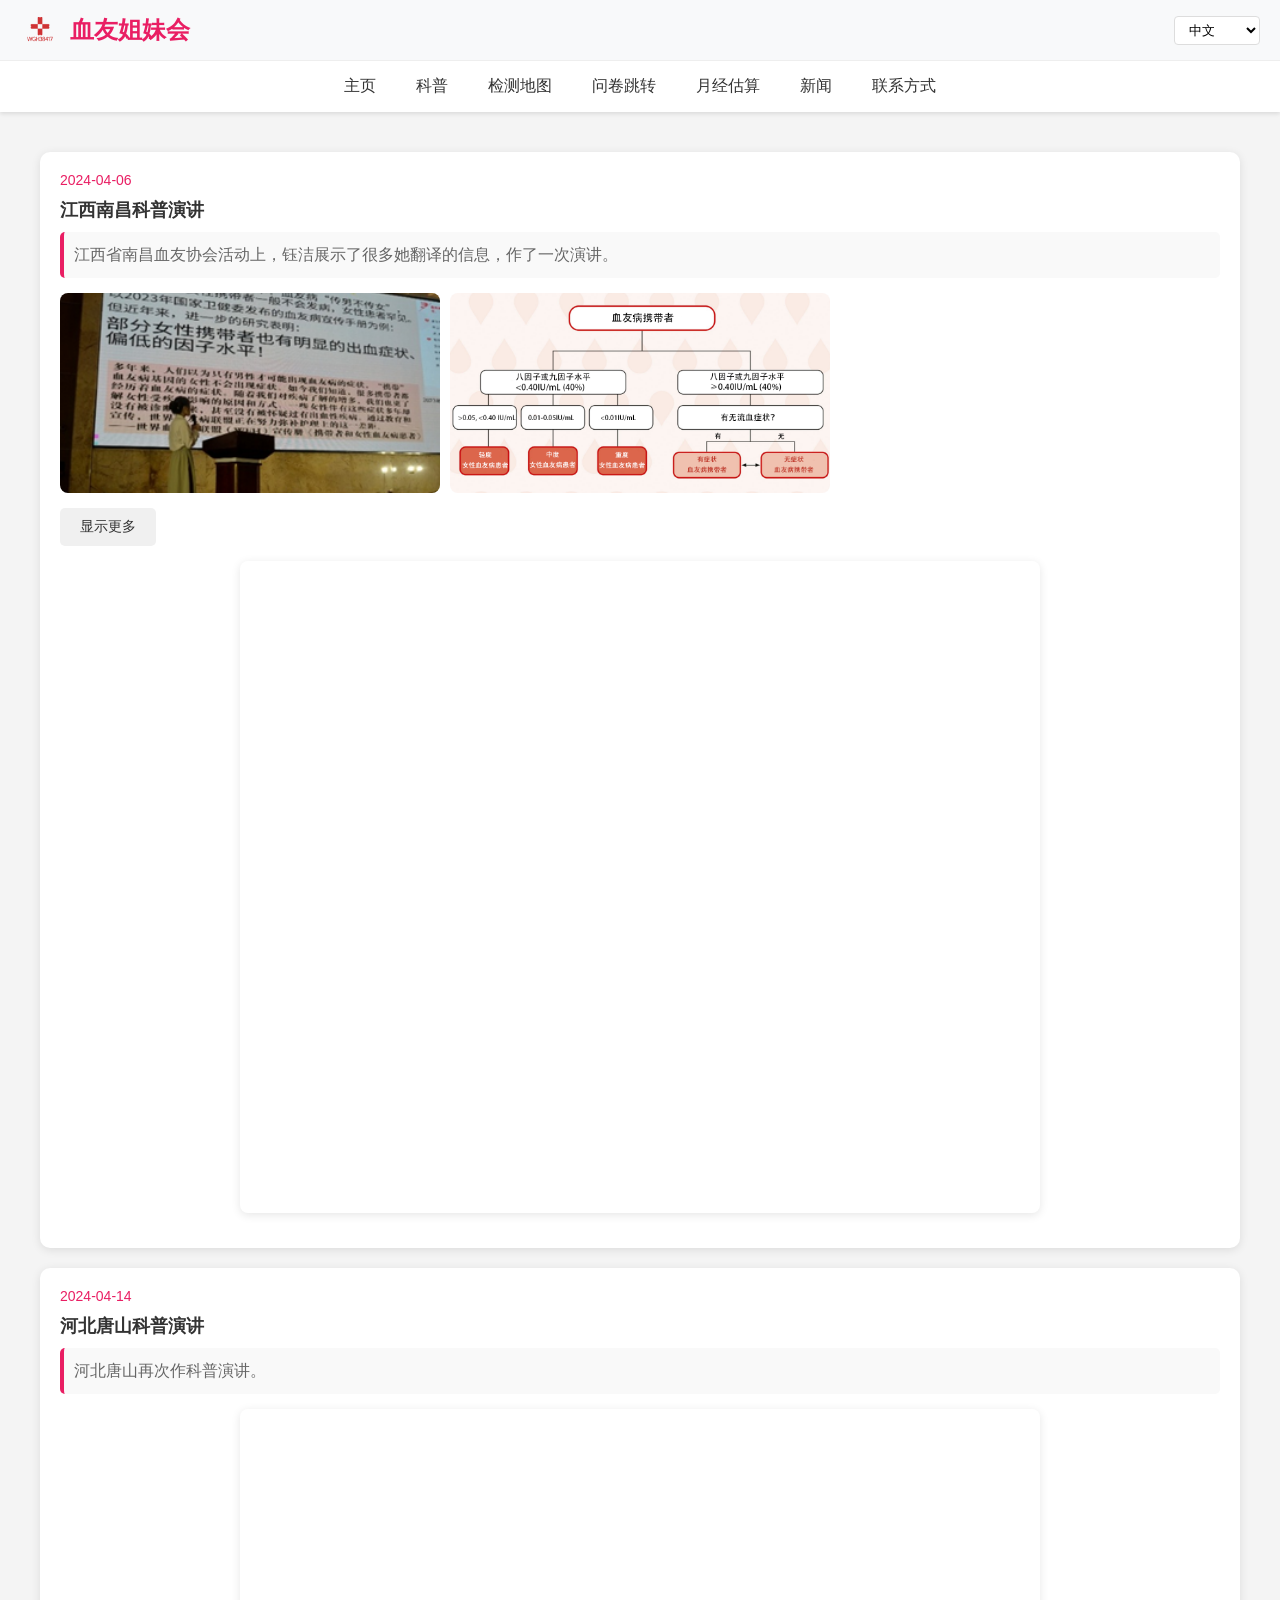
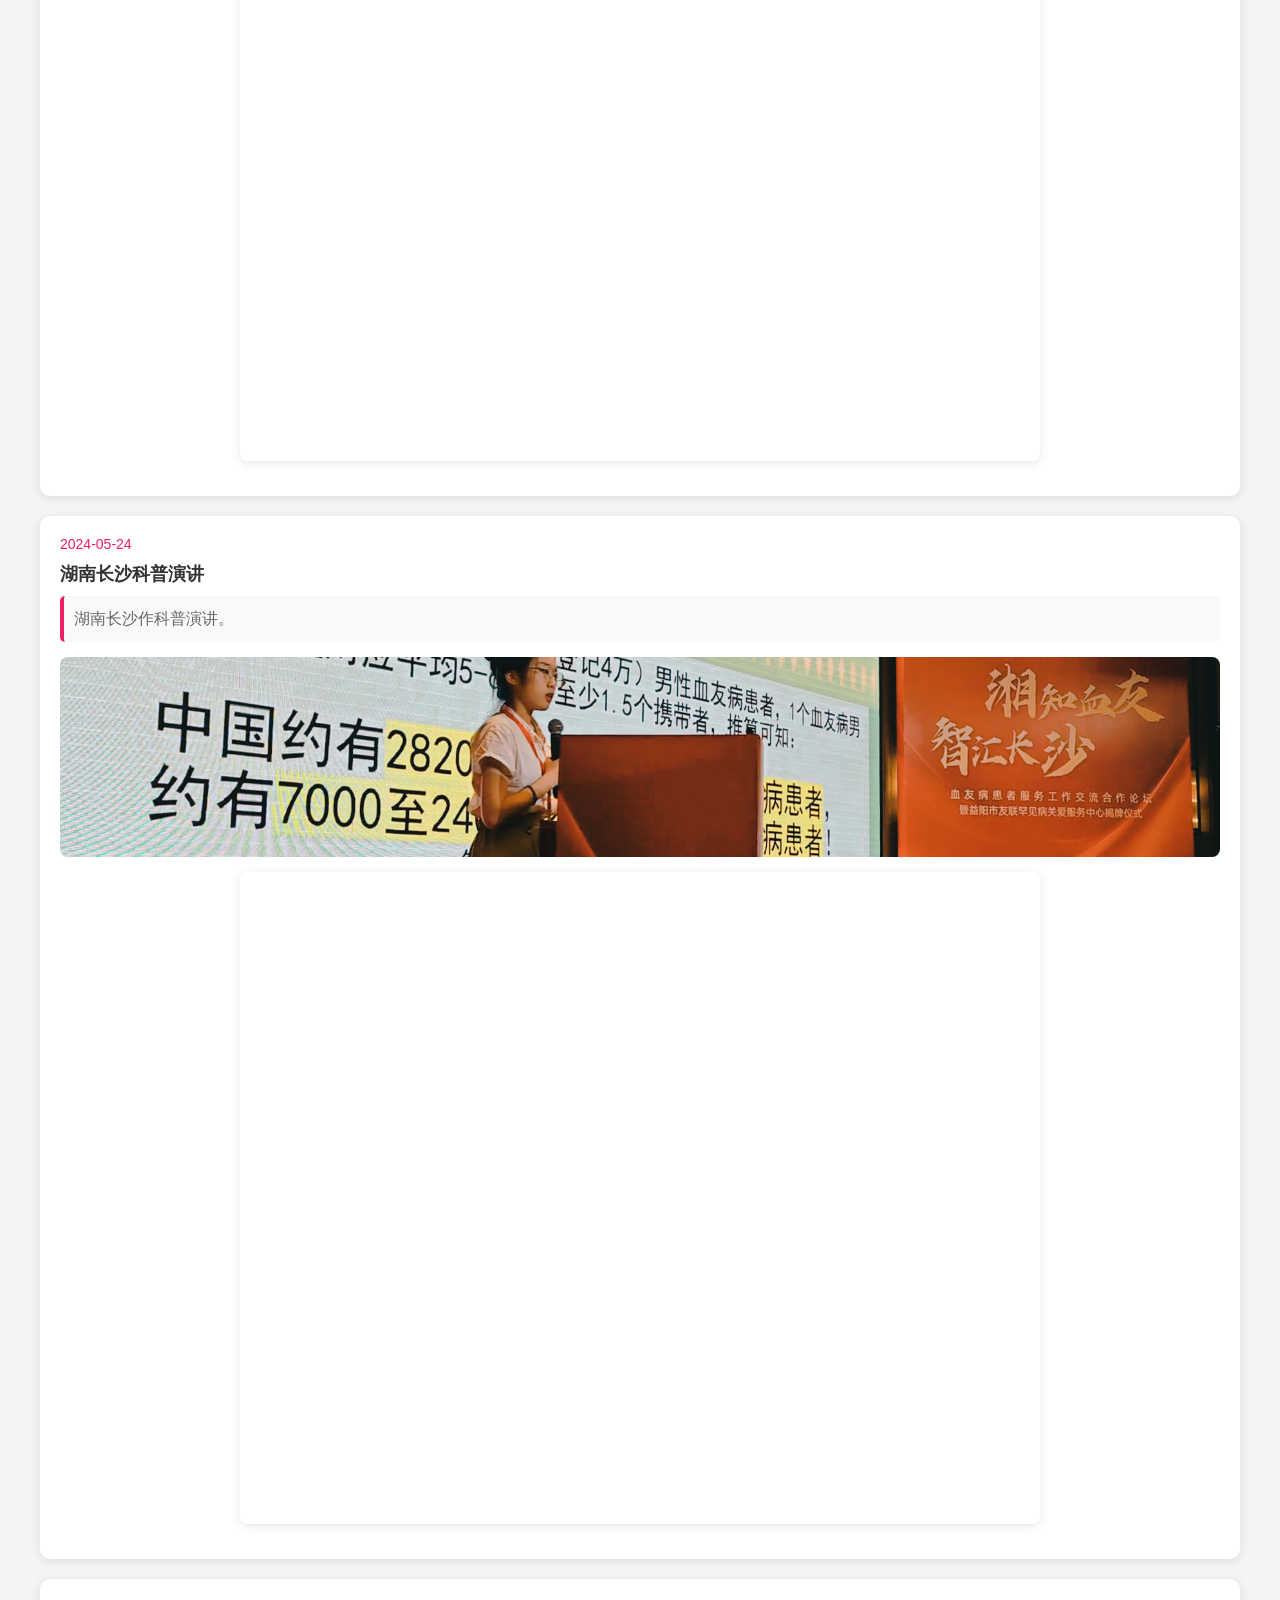
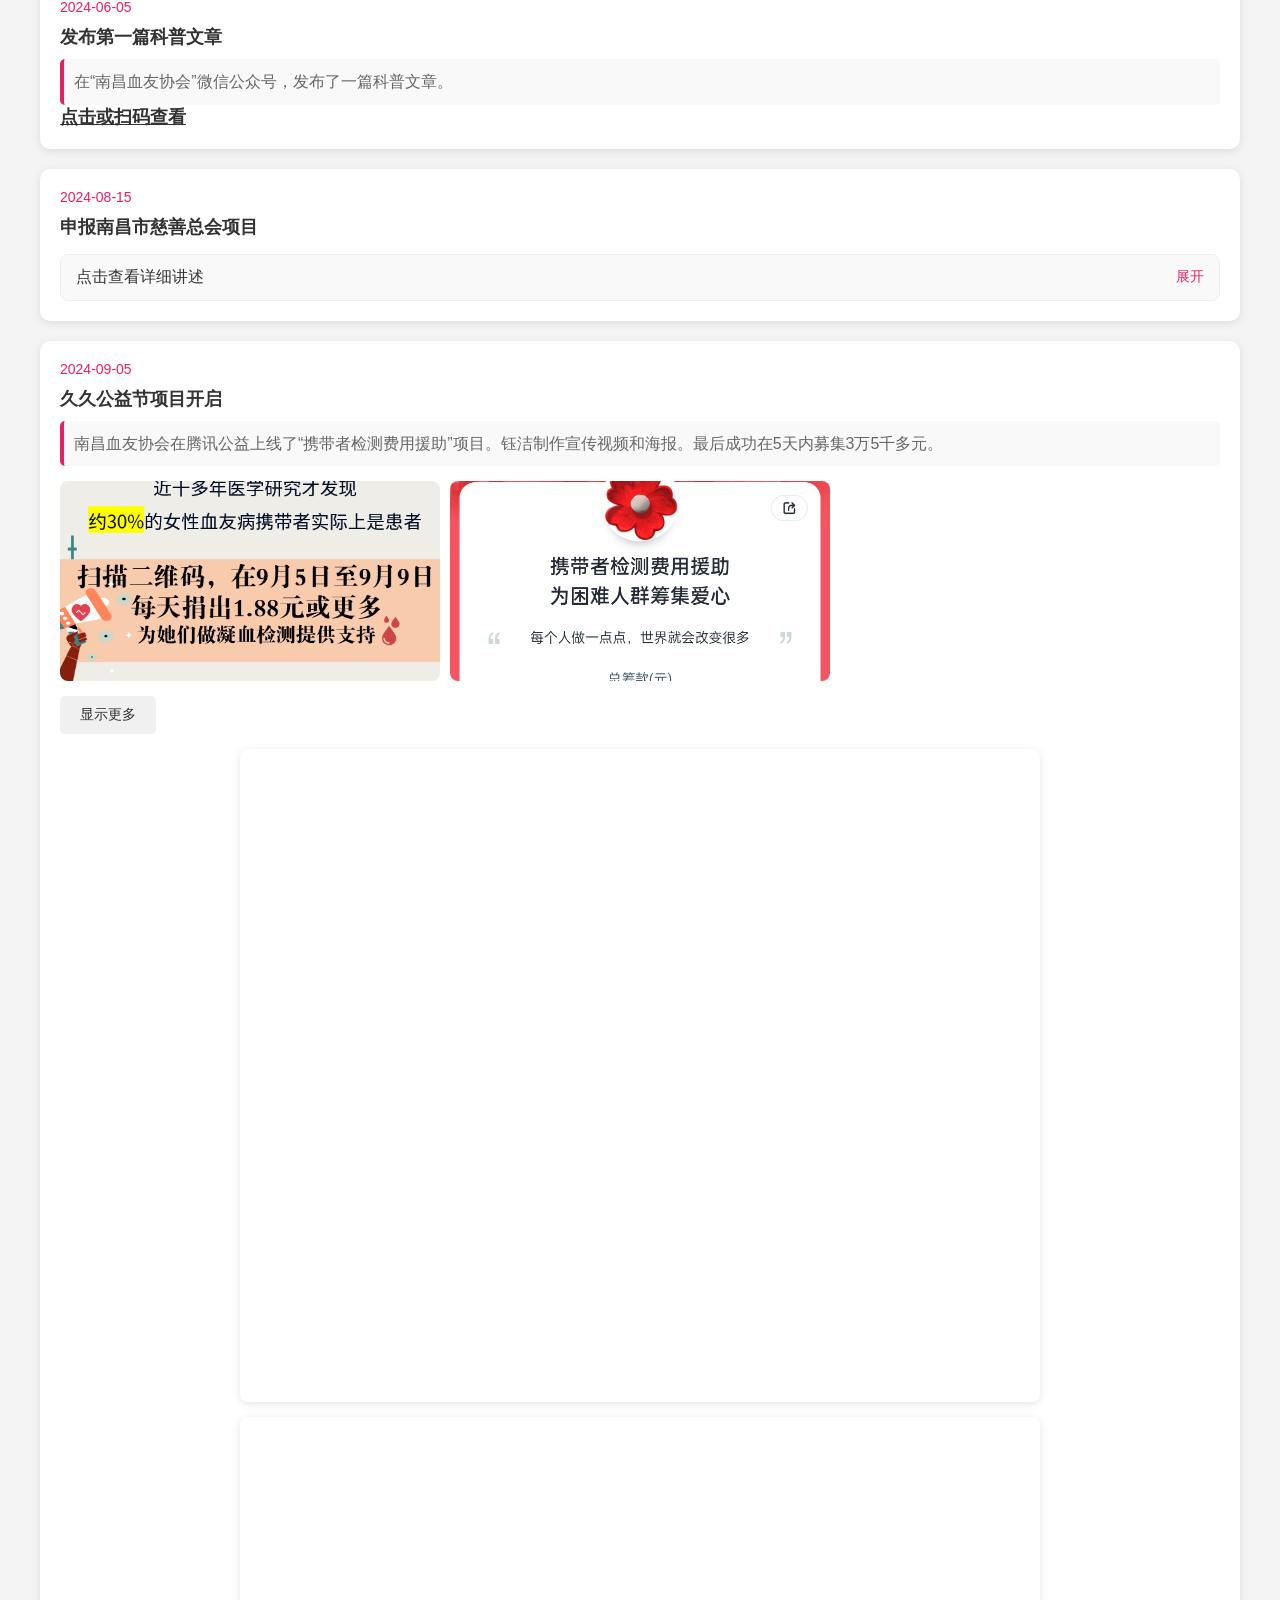
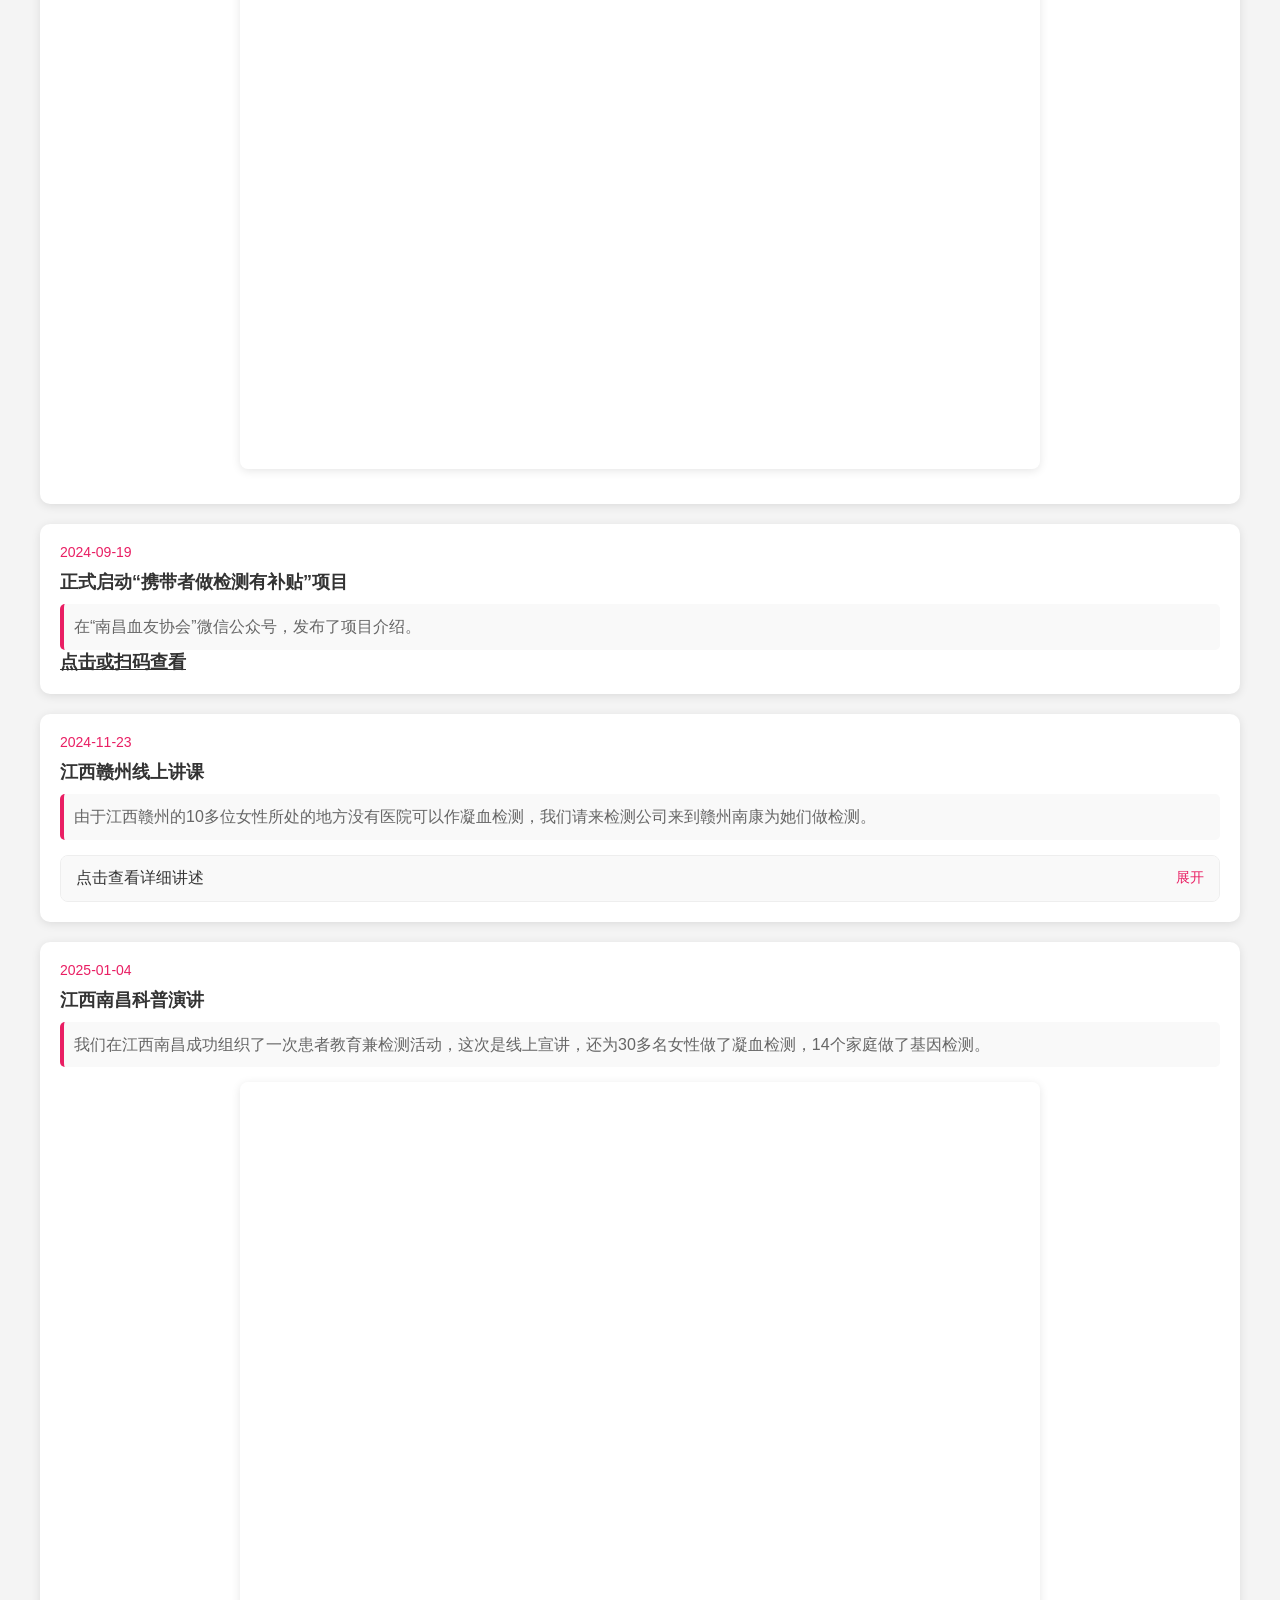
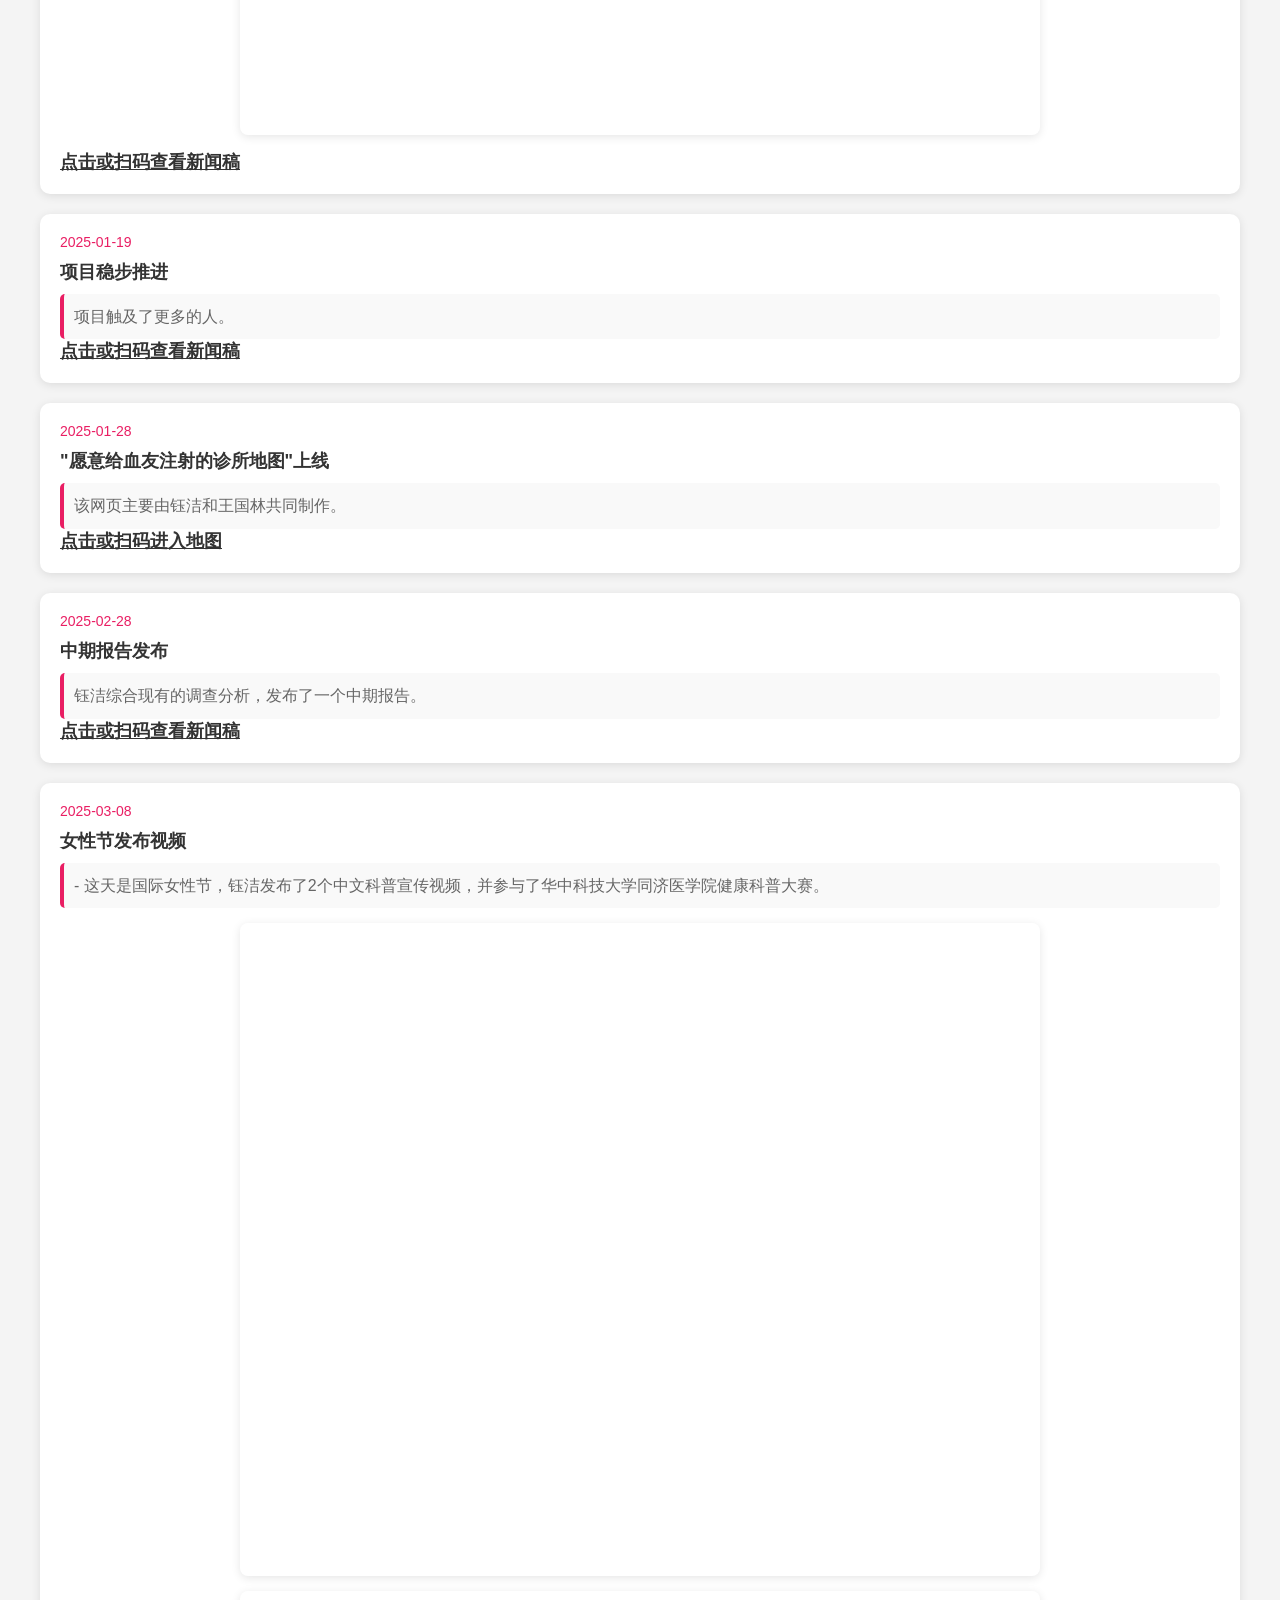
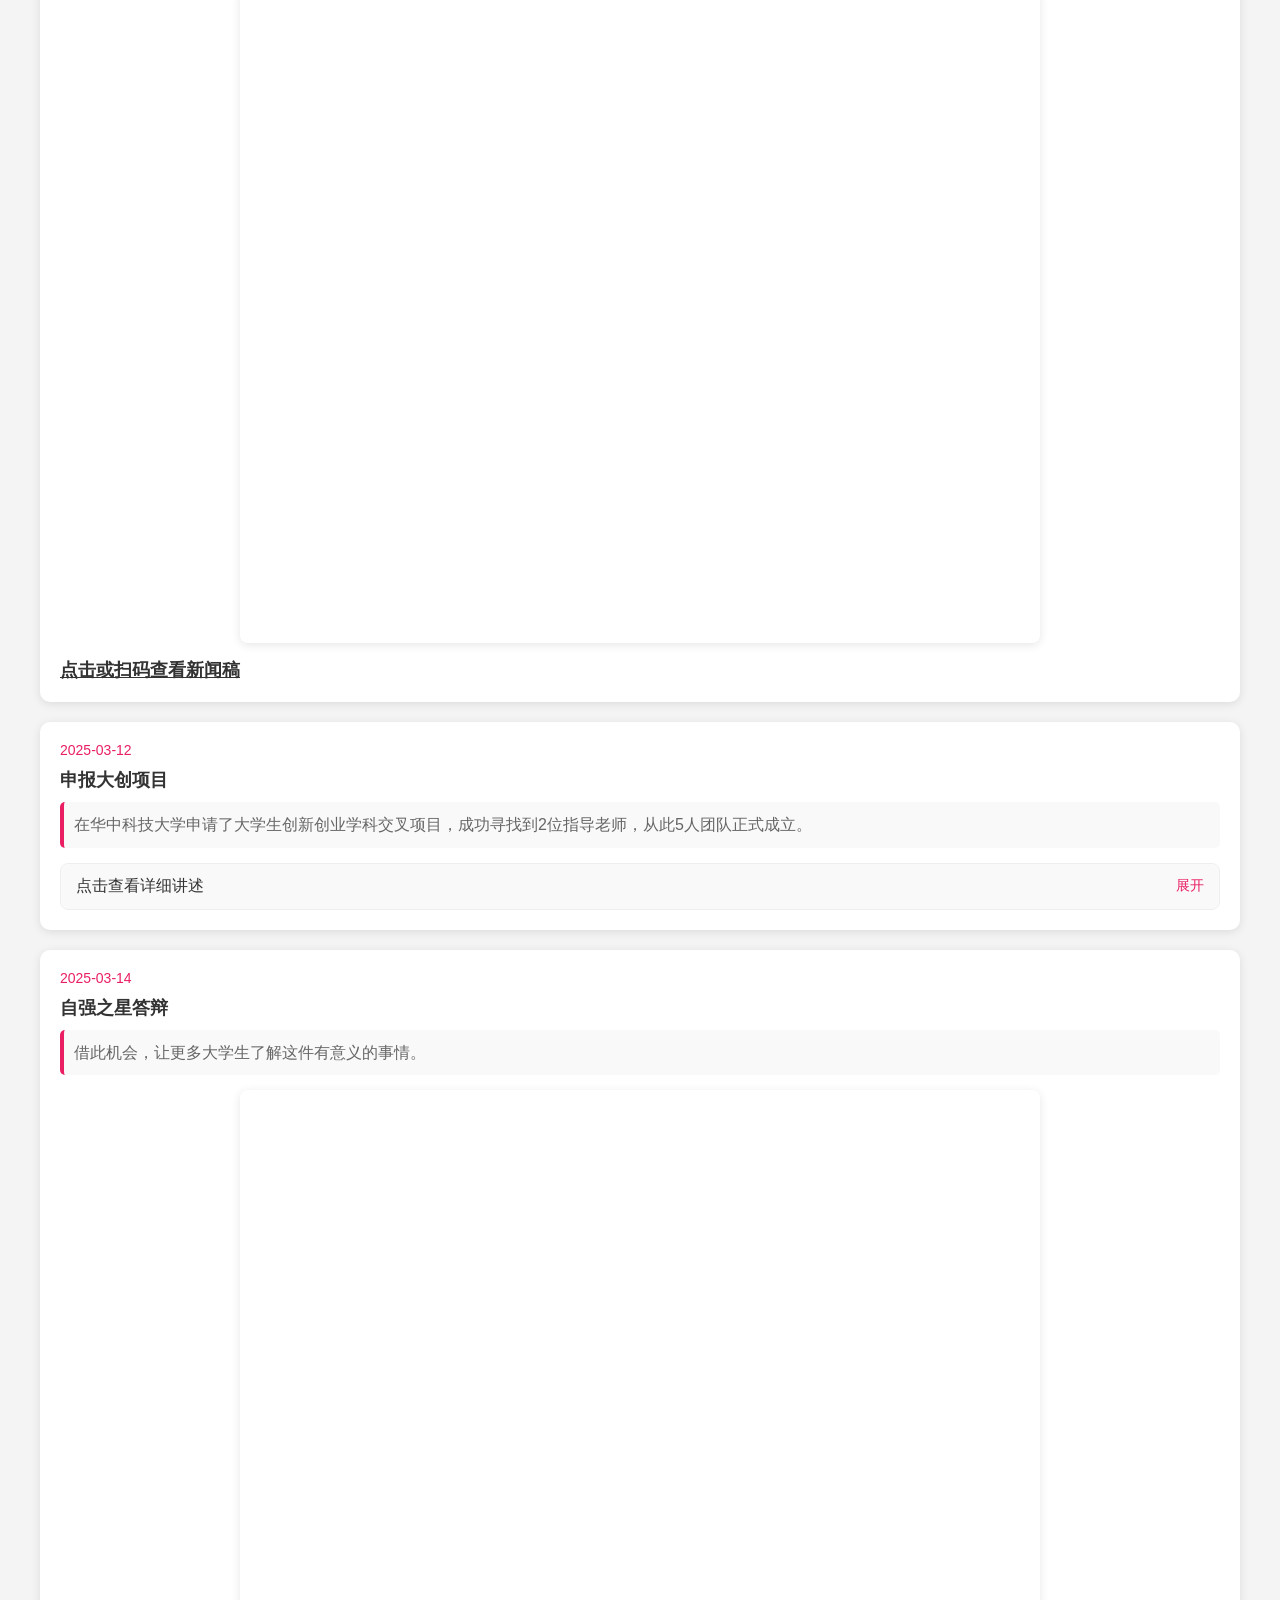
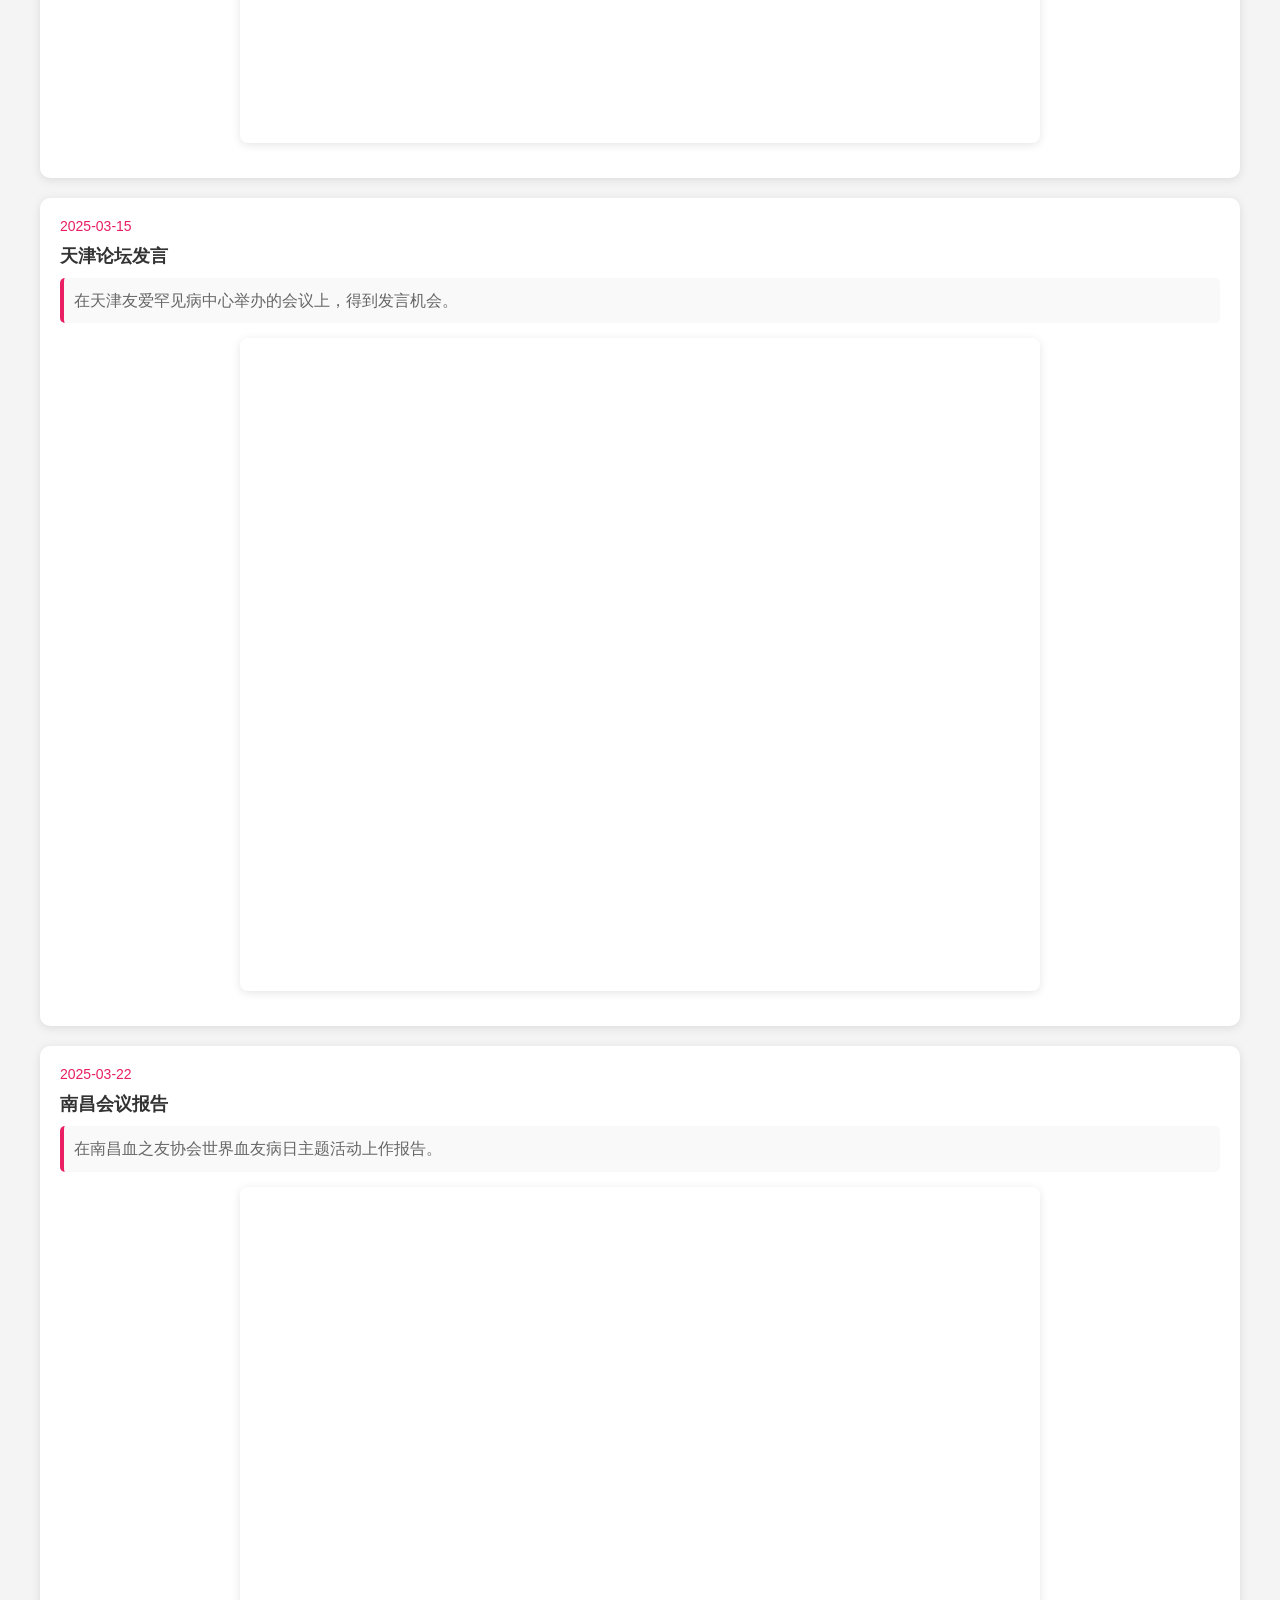
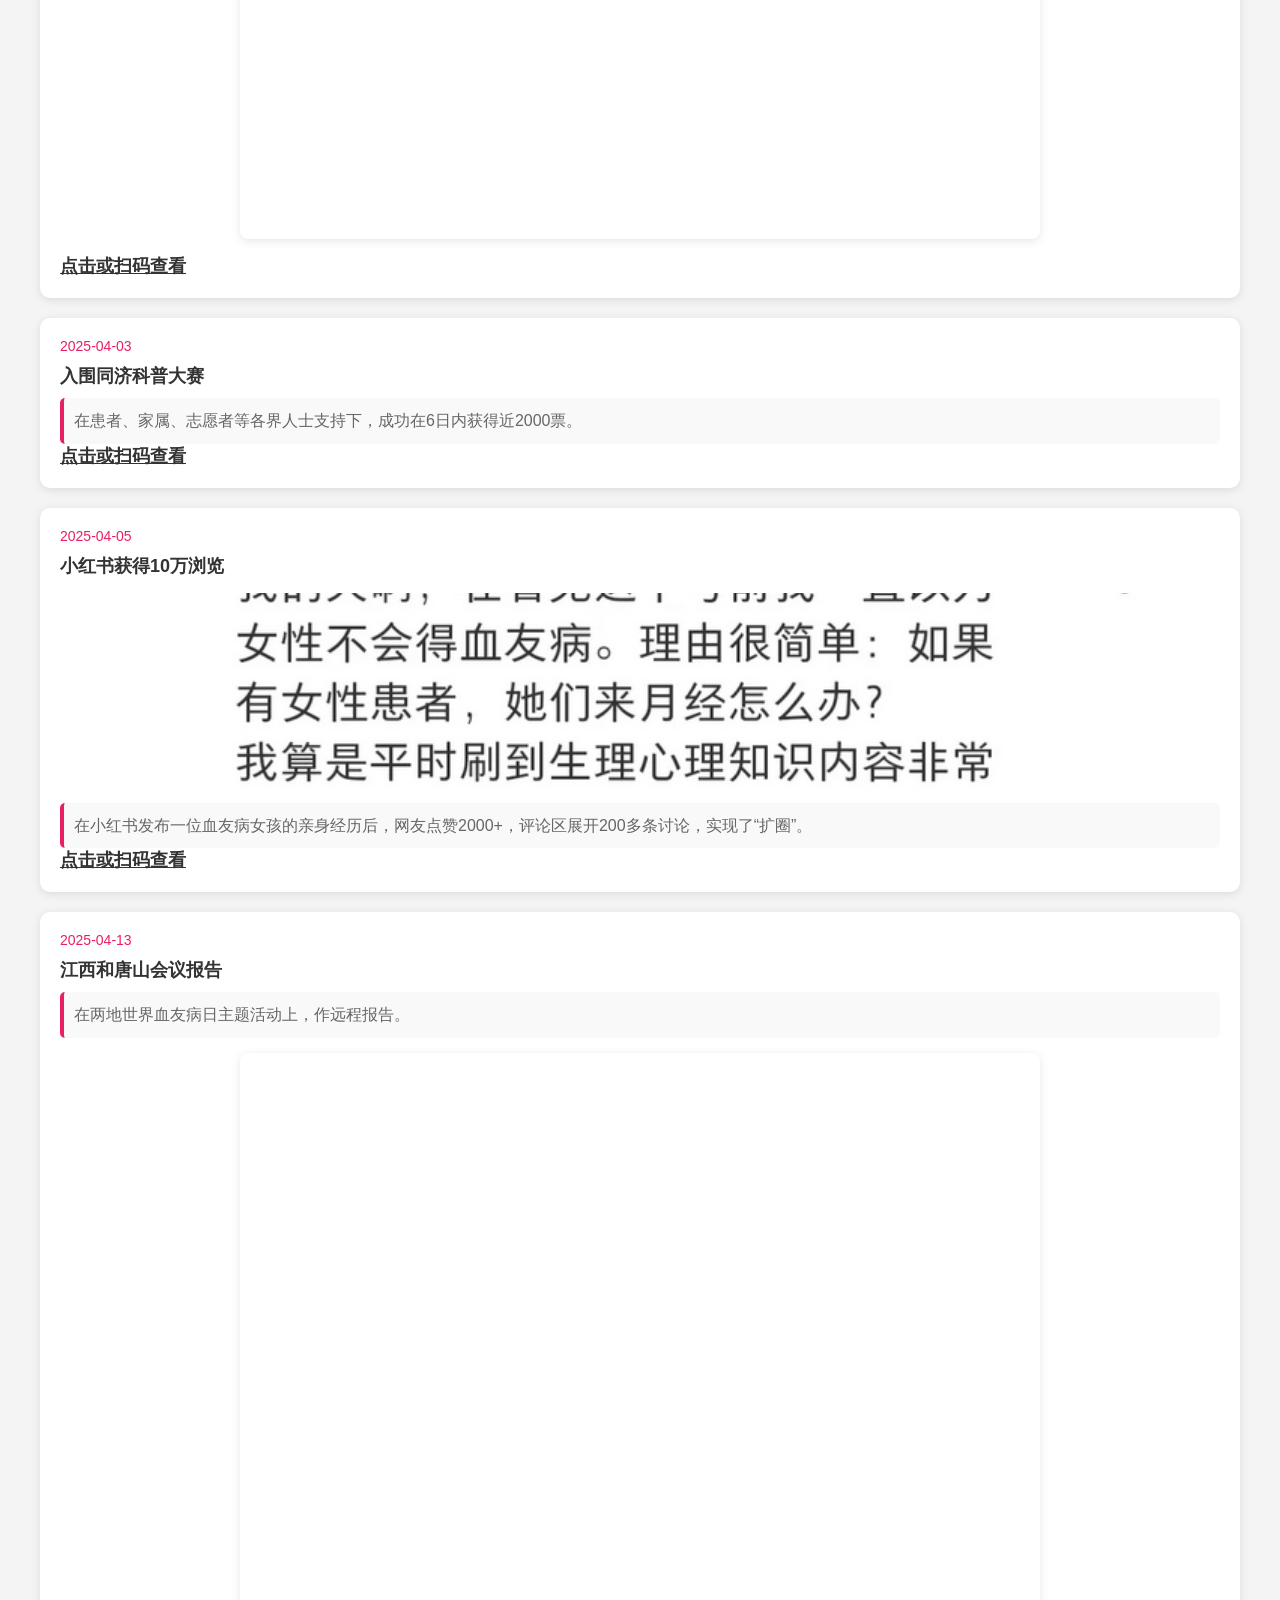
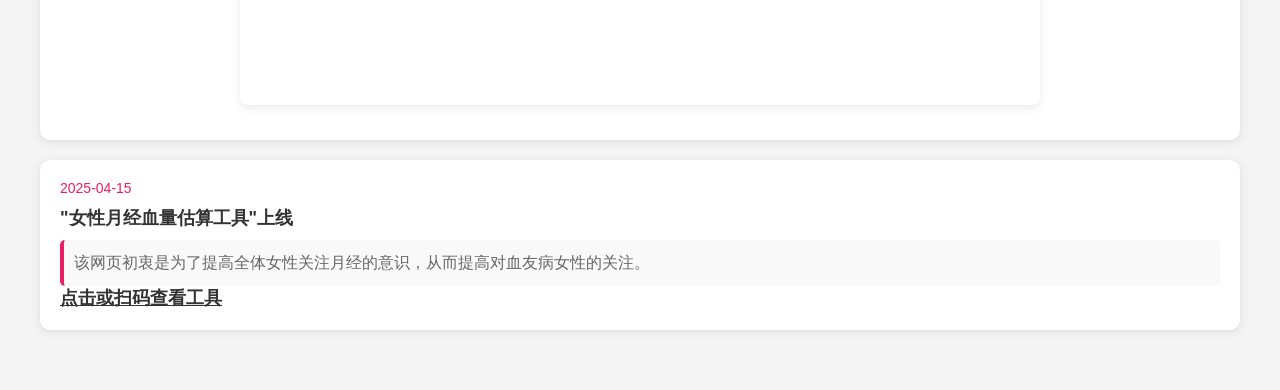
==== index.html @ 20dab70d "commit!?" ====
<!DOCTYPE html>
<html lang="zh">
<head>
    <meta charset="UTF-8">
    <meta name="viewport" content="width=device-width, initial-scale=1.0">
    <title>血友姐妹会</title>
    <style>
    /* 顶部导航栏样式 */
    .top-nav {
      width: 100%;
      background-color: #fff;
      box-shadow: 0 2px 4px rgba(0,0,0,0.1);
      position: sticky;
      top: 0;
      z-index: 1000;
    }

    .logo-bar {
      display: flex;
      align-items: center;
      justify-content: space-between;
      padding: 10px 20px;
      background-color: #f8f9fa;
      border-bottom: 1px solid #eee;
    }

    .logo-container {
      display: flex;
      align-items: center;
      gap: 10px;
    }

    .logo-img {
      height: 40px;
      width: auto;
    }

    .logo-text {
      font-size: 24px;
      font-weight: bold;
      color: #e91e63;
    }

    .language-select {
      padding: 5px 10px;
      border: 1px solid #ddd;
      border-radius: 4px;
      background-color: white;
      cursor: pointer;
    }

    .nav-links {
      display: flex;
      align-items: center;
      justify-content: center;
      padding: 10px 20px;
      background-color: #fff;
      flex-wrap: wrap;
      gap: 20px;
    }

    .nav-links a {
      color: #333;
      text-decoration: none;
      padding: 5px 10px;
      border-radius: 4px;
      transition: background-color 0.3s;
    }

    .nav-links a:hover {
      background-color: #f0f0f0;
      color: #e91e63;
    }

    /* 下拉菜单样式 */
    .dropdown {
      position: relative;
      display: inline-block;
    }

    .dropdown-content {
      display: none;
      position: absolute;
      top: 100%;
      left: 0;
      background-color: #fff;
      min-width: 160px;
      box-shadow: 0 2px 5px rgba(0,0,0,0.2);
      border-radius: 4px;
      z-index: 1100;
    }

    .dropdown-content a {
      color: #333;
      padding: 12px 16px;
      text-decoration: none;
      display: block;
      text-align: left;
    }

    .dropdown-content a:hover {
      background-color: #f0f0f0;
      color: #e91e63;
    }

    .dropdown:hover .dropdown-content {
      display: block;
    }

    /* QR Code Popup Styles */
    .nav-link-container {
      position: relative; /* Needed for absolute positioning of the popup */
      display: inline-block; /* Keep links inline but allow relative positioning */
    }

    .qr-popup {
      display: none; /* Hidden by default */
      position: absolute;
      top: 100%; /* Position below the link */
      left: 50%;
      transform: translateX(-50%); /* Center horizontally */
      margin-top: 5px; /* Space between link and popup */
      background-color: white;
      padding: 10px;
      border: 1px solid #ccc;
      border-radius: 6px;
      box-shadow: 0 4px 8px rgba(0,0,0,0.15);
      text-align: center;
      z-index: 1100; /* Ensure it's above other content */
      white-space: nowrap; /* Prevent wrapping */
    }

    .qr-popup img {
      display: block;
      max-width: 100px; /* Adjust size as needed */
      height: auto;
      margin-bottom: 5px;
    }

    .qr-popup span {
      font-size: 12px;
      color: #555;
    }

    /* Show popup on hover */
    .nav-link-container:hover .qr-popup {
      display: block;
    }

    /* 重置 body 样式 */
    body {
        font-family: sans-serif;
        padding: 0;
        margin: 0;
        background-color: #f4f4f4; /* 添加浅灰色背景 */
    }
    
    /* 顶部导航栏移动端适配 */
    @media (max-width: 768px) {
      .logo-bar {
        padding: 10px;
      }

      .logo-img {
        height: 30px;
      }

      .logo-text {
        font-size: 18px;
      }

      .nav-links {
        padding: 5px;
        gap: 10px;
        font-size: 14px;
      }
      
      .dropdown-content {
        min-width: 140px;
      }
    }

    /* 新闻块样式 */
    .news-container {
      max-width: 1200px;
      margin: 20px auto;
      padding: 20px;
    }

    .news-block {
      background: white;
      border-radius: 10px;
      padding: 20px;
      margin-bottom: 20px;
      box-shadow: 0 2px 10px rgba(0,0,0,0.1);
      transition: transform 0.3s ease;
    }

    .news-block:hover {
      transform: translateY(-5px);
    }

    .news-date {
      color: #e91e63;
      font-size: 14px;
      margin-bottom: 10px;
    }

    .news-title {
      font-size: 18px;
      font-weight: bold;
      margin-bottom: 10px;
      color: #333;
    }

    .news-content {
      color: #666;
      line-height: 1.6;
      margin-top: 10px;
    }

    .news-content-hover {
      display: none;
    }

    .news-block:hover .news-content-hover {
      display: block;
    }

    /* 类型五：直接显示内容的样式 */
    .news-content-direct {
      color: #666;
      line-height: 1.6;
      margin-top: 10px;
      padding: 10px;
      background-color: #f9f9f9;
      border-radius: 5px;
      border-left: 4px solid #e91e63;
    }

    /* 外部链接和二维码样式 */
    .news-link-container {
      position: relative;
      display: inline-block;
    }

    .news-qr-popup {
      display: none;
      position: absolute;
      top: 100%;
      left: 50%;
      transform: translateX(-50%);
      background: white;
      padding: 15px;
      border-radius: 8px;
      box-shadow: 0 4px 12px rgba(0,0,0,0.15);
      z-index: 1000;
    }

    .news-link-container:hover .news-qr-popup {
      display: block;
    }

    .news-qr-popup img {
      width: 150px;
      height: 150px;
      margin-bottom: 10px;
    }

    /* 图片展示样式 */
    .news-images {
      display: grid;
      grid-template-columns: repeat(auto-fit, minmax(200px, 1fr));
      gap: 10px;
      margin-top: 15px;
    }

    .news-images img {
      width: 100%;
      height: 200px;
      object-fit: cover;
      border-radius: 8px;
      cursor: pointer;
      transition: transform 0.3s ease;
    }

    .news-images img:hover {
      transform: scale(1.05);
    }

    /* 图片放大弹窗样式 */
    .image-modal {
      display: none;
      position: fixed;
      top: 0;
      left: 0;
      width: 100%;
      height: 100%;
      background-color: rgba(0, 0, 0, 0.9);
      z-index: 2000;
      justify-content: center;
      align-items: center;
      flex-direction: column;
      padding: 20px;
    }

    .image-modal.active {
      display: flex;
    }

    .image-modal img {
      max-width: 90%;
      max-height: 80vh;
      border-radius: 8px;
      box-shadow: 0 4px 12px rgba(0, 0, 0, 0.2);
    }

    .save-image-button {
      margin-top: 20px;
      padding: 12px 24px;
      background-color: #e91e63;
      color: white;
      border: none;
      border-radius: 5px;
      cursor: pointer;
      font-size: 16px;
      transition: background-color 0.3s;
    }

    .save-image-button:hover {
      background-color: #d81b60;
    }

    /* 类型六：多图片展示样式 */
    .news-images-many {
      display: grid;
      grid-template-columns: repeat(3, 1fr);
      gap: 10px;
      margin-top: 15px;
    }

    .news-images-many img {
      width: 100%;
      height: 200px;
      object-fit: cover;
      border-radius: 8px;
      cursor: pointer;
      transition: transform 0.3s ease;
    }

    .show-more-button {
      margin-top: 15px;
      padding: 10px 20px;
      background-color: #f0f0f0;
      color: #333;
      border: none;
      border-radius: 5px;
      cursor: pointer;
      font-size: 14px;
      transition: background-color 0.3s;
    }

    .show-more-button:hover {
      background-color: #e0e0e0;
    }

    .hidden-images {
      display: none;
    }

    .hidden-images.show {
      display: grid;
      grid-template-columns: repeat(3, 1fr);
      gap: 10px;
      margin-top: 10px;
    }

    .hidden-images img {
      width: 100%;
      height: 200px;
      object-fit: cover;
      border-radius: 8px;
      cursor: pointer;
      transition: transform 0.3s ease;
    }

    .hidden-images img:hover {
      transform: scale(1.05);
    }

    /* 视频样式 */
    .news-video {
      width: 100%;
      max-width: 800px;
      margin: 15px auto;
      border-radius: 8px;
      overflow: hidden;
    }

    .news-video video {
      width: 100%;
      height: auto;
    }

    /* 移动端适配 */
    @media (max-width: 768px) {
      .news-container {
        padding: 10px;
      }

      .news-block {
        padding: 15px;
      }

      .news-title {
        font-size: 16px;
      }

      .news-images {
        grid-template-columns: 1fr;
      }

      .news-images img {
        height: 180px;
      }

      .news-qr-popup img {
        width: 120px;
        height: 120px;
      }

      .news-images-many {
        grid-template-columns: repeat(2, 1fr);
      }

      .hidden-images.show {
        grid-template-columns: repeat(2, 1fr);
      }

      .image-modal img {
        max-width: 95%;
      }

      .save-image-button {
        padding: 10px 20px;
        font-size: 14px;
      }
    }

    /* 类型七：可展开讲述的样式 */
    .news-story {
      margin-top: 15px;
      border: 1px solid #eee;
      border-radius: 8px;
      overflow: hidden;
    }

    .story-header {
      padding: 12px 15px;
      background-color: #f9f9f9;
      cursor: pointer;
      display: flex;
      justify-content: space-between;
      align-items: center;
      transition: background-color 0.3s;
    }

    .story-header:hover {
      background-color: #f0f0f0;
    }

    .story-title {
      font-size: 16px;
      color: #333;
      font-weight: 500;
    }

    .story-toggle {
      color: #e91e63;
      font-size: 14px;
    }

    .story-content {
      padding: 15px;
      background-color: white;
      display: none;
      line-height: 1.6;
      color: #666;
    }

    .story-content.show {
      display: block;
    }

    @media (max-width: 768px) {
      .story-header {
        padding: 10px 12px;
      }

      .story-title {
        font-size: 14px;
      }

      .story-content {
        padding: 12px;
        font-size: 14px;
      }
    }

    /* 类型八：哔哩哔哩视频嵌入样式 */
    .bilibili-video {
      width: 100%;
      max-width: 800px;
      margin: 15px auto;
      border-radius: 8px;
      overflow: hidden;
      position: relative;
      padding-bottom: 56.25%; /* 16:9的宽高比 */
      height: 0;
      box-shadow: 0 2px 10px rgba(0,0,0,0.1);
    }

    .bilibili-video iframe {
      position: absolute;
      top: 0;
      left: 0;
      width: 100%;
      height: 100%;
      border: none;
    }

    @media (max-width: 768px) {
      .bilibili-video {
        margin: 10px auto;
      }
    }
    </style>
</head>
<body>
    <!-- 顶部导航栏 -->
    <nav class="top-nav">
      <div class="logo-bar">
        <div class="logo-container">
          <img src="logo.png" alt="血友姐妹会" class="logo-img">
          <a href="http://47.122.118.186/home" style="text-decoration: none;"><span class="logo-text">血友姐妹会</span></a>
        </div>
        <select class="language-select" onchange="changeLanguage(this.value)">
          <option value="zh">中文</option>
          <option value="en">English</option>
        </select>
      </div>
      <div class="nav-links">
        <a href="http://47.122.118.186/home">主页</a>
        <div class="dropdown">
          <a href="#">科普</a>
          <div class="dropdown-content">
            <a href="http://47.122.118.186/education">科普图文</a>
            <a href="http://47.122.118.186/video">视频播放</a>
            <a href="http://47.122.118.186/file">资料下载</a>
          </div>
        </div>
        <a href="http://47.122.118.186/map">检测地图</a>
        <div class="nav-link-container">
          <a href="https://lxi.me/3Xr9Bq">问卷跳转</a>
          <div class="qr-popup">
            <img src="qrcode.png" alt="问卷二维码">
            <span>可扫码</span>
          </div>
        </div>
        <a href="http://47.122.118.186/period">月经估算</a>
        <a href="http://47.122.118.186/news">新闻</a>
        <a href="http://47.122.118.186/contact">联系方式</a>
      </div>
    </nav>
  
    <!-- 添加语言切换功能的脚本 -->
    <script>
      function changeLanguage(lang) {
        console.log('Language changed to:', lang);
        // TODO: 实现具体的语言切换逻辑，例如加载不同的文本资源
      }
    </script>

    <!-- 图片放大弹窗 -->
    <div class="image-modal" id="imageModal">
      <img id="modalImage" src="" alt="放大的图片">
      <button class="save-image-button" onclick="saveImage()">保存图片</button>
    </div>

    <script>
      // 等待DOM加载完成
      document.addEventListener('DOMContentLoaded', function() {
        // 图片点击放大功能
        const images = document.querySelectorAll('.news-images img, .news-images-many img, .hidden-images img');
        const imageModal = document.getElementById('imageModal');
        const modalImg = document.getElementById('modalImage');

        images.forEach(img => {
          img.addEventListener('click', function() {
            modalImg.src = this.src;
            imageModal.classList.add('active');
          });
        });

        // 点击弹窗背景关闭
        imageModal.addEventListener('click', function(e) {
          if (e.target === imageModal) {
            imageModal.classList.remove('active');
          }
        });

        // 显示更多图片功能
        const showMoreButtons = document.querySelectorAll('.show-more-button');
        showMoreButtons.forEach(button => {
          button.addEventListener('click', function() {
            const hiddenImages = this.previousElementSibling;
            hiddenImages.classList.toggle('show');
            this.textContent = hiddenImages.classList.contains('show') ? '收起' : '显示更多';
          });
        });

        // 故事展开功能
        const storyHeaders = document.querySelectorAll('.story-header');
        storyHeaders.forEach(header => {
          header.addEventListener('click', function() {
            const content = this.nextElementSibling;
            content.classList.toggle('show');
            const toggle = this.querySelector('.story-toggle');
            toggle.textContent = content.classList.contains('show') ? '收起' : '展开';
          });
        });
      });

      // 保存图片功能
      function saveImage() {
        const modalImg = document.getElementById('modalImage');
        const link = document.createElement('a');
        link.download = '图片.png';
        link.href = modalImg.src;
        document.body.appendChild(link);
        link.click();
        document.body.removeChild(link);
      }
    </script>

    <!-- 新闻内容区域 -->
    <div class="news-container">


      <div class="news-block">
        <div class="news-date">2024-04-06</div>
        <div class="news-title">江西南昌科普演讲</div>
        <div class="news-content-direct">
          江西省南昌血友协会活动上，钰洁展示了很多她翻译的信息，作了一次演讲。
        </div>
        <div class="news-images-many">
          <img src="audios/20240406-1.png" alt="活动照片1">
          <img src="audios/20240406-2.png" alt="活动照片2">
        </div>
        <div class="hidden-images">
          <img src="audios/20240406-3.png" alt="活动照片3">
          <img src="audios/20240406-4.png" alt="活动照片4">
          <img src="audios/20240406-5.png" alt="活动照片5">
        </div>
        <button class="show-more-button">显示更多</button>

        <div class="bilibili-video">
          <iframe src="//player.bilibili.com/player.html?bvid=BV11PouYnEqV" 
                  scrolling="no" 
                  border="0" 
                  frameborder="no" 
                  framespacing="0" 
                  allowfullscreen="true">
          </iframe>
        </div>
      </div>


      <div class="news-block">
        <div class="news-date">2024-04-14</div>
        <div class="news-title">河北唐山科普演讲</div>
        <div class="news-content-direct">
          河北唐山再次作科普演讲。
        </div>
        <div class="bilibili-video">
          <iframe src="//player.bilibili.com/player.html?bvid=BV1yNouYSEmy" 
                  scrolling="no" 
                  border="0" 
                  frameborder="no" 
                  framespacing="0" 
                  allowfullscreen="true">
          </iframe>
        </div>
      </div>


      <div class="news-block">
        <div class="news-date">2024-05-24</div>
        <div class="news-title">湖南长沙科普演讲</div>
        <div class="news-content-direct">
          湖南长沙作科普演讲。
        </div>
        <div class="news-images">
          <img src="audios/20240524-1.png" alt="活动照片1">
        </div>
        <div class="bilibili-video">
          <iframe src="//player.bilibili.com/player.html?bvid=BV1yTouYEEKs" 
                  scrolling="no" 
                  border="0" 
                  frameborder="no" 
                  framespacing="0" 
                  allowfullscreen="true">
          </iframe>
      </div>
      </div>


      <div class="news-block">
        <div class="news-date">2024-06-05</div>
        <div class="news-title">发布第一篇科普文章</div>
        <div class="news-content-direct">
          在“南昌血友协会”微信公众号，发布了一篇科普文章。
        </div>
        <div class="news-link-container">
          <a href="https://mp.weixin.qq.com/s/-43qrCFhm6ijHTV9EEI7eg" class="news-title">点击或扫码查看</a>
          <div class="news-qr-popup">
            <img src="audios/20240605.png" alt="二维码">
            <div>扫码</div>
          </div>
        </div>
     </div>


      <div class="news-block">
        <div class="news-date">2024-08-15</div>
        <div class="news-title">申报南昌市慈善总会项目</div>
        <div class="news-story">
          <div class="story-header">
            <div class="story-title">点击查看详细讲述</div>
            <div class="story-toggle">展开</div>
          </div>
          <div class="story-content">
            <p>背景</p>
            <p>
              血友病患者的亲属中有许多女性属于血友病携带者，包括患者的“大部分”母亲、“全部”女儿和“部分”姐妹，一直以来她们的健康很少得到关注。然而，有约1/3的女性携带者其凝血因子水平低于正常人的50%，以致于在生理期、分娩、外伤、手术等情形下，过量出血，甚至危及生命。她们亟需社会关注和医疗用药保障。
              据南昌血友协会对江西1300余名患者的调查，764名接受调查的患者家庭中，119名已婚存续患者生育有104名女儿，301名患者有275名姐妹；据此推测，江西省现阶段有至少1700名、全国有约3万名血友病携带者。
              进行凝血因子检查，是确诊女性血友病患者的唯一可靠方法。
            </p>            <p>  
              目的</p>              <p>
              调查中国女性血友病携带者的人口学特征、凝血因子水平、出血症状，提高公众对女性血友病的关注，为她们提供建议和关怀。
            </p>            <p>  
              步骤</p>              <p>
              第一步：合理设置问卷，通过在线平台、线下填写或电话访谈等形式散发问卷，预计回收500份，联系血友病家系中女性携带者以及潜在的携带者，调查评估她们的出血症状。开展宣传科普教育活动，提供基本的相关建议。
            </p>            <p>  
              第二步：为进行了凝血相关检测（凝血因子水平、PT、APTT或凝血四项检查）的女性提供补贴，预计补贴200人，减轻服务对象的经济负担。
            </p>            <p>  
              第三步：将问卷结果及凝血检测的数据录入数据库，进行大数据统计分析。后续由专业人士为她们给予建议和分析，提供帮扶和关怀。
            </p>            <p>  
              第四步：形成调研报告，为进一步医学研究、推动医疗政策保障、改善她们的生存环境奠定基础。
              </p>
              预期效果</p> <p>  
              1.	检测女性血友病携带者的凝血四项和凝血因子水平，评估其凝血功能；</p> <p>  
              2.	将使得数百名女性不再由于缺乏相关知识、而在未经凝血检测的情况下盲目进行分娩或手术；</p> <p>  
              3.	将提高社会对于女性血友病的科学认识，直接为女性血友病患者提供建议和关怀；</p> <p>  
              4.	长远看来，必将会降低中国女性血友病患者的出血风险，保障其生命安全，提高其生活质量；</p> <p>  
              5.	估计中国尤其是江西省的女性血友病患者人数，研究女性血友病的凝血因子水平分布、出血症状特点，未来可促进相关领域医疗实践的进步。</p> <p>  
              
          </div>
        </div>
      </div>

      <div class="news-block">
        <div class="news-date">2024-09-05</div>
        <div class="news-title">久久公益节项目开启</div>
        <div class="news-content-direct">
          南昌血友协会在腾讯公益上线了“携带者检测费用援助”项目。钰洁制作宣传视频和海报。最后成功在5天内募集3万5千多元。
        </div>
        <div class="news-images-many">
          <img src="audios/20240905-1.png" alt="活动照片1">
          <img src="audios/20240905-2.png" alt="活动照片2">
        </div>
        <div class="hidden-images">
          <img src="audios/20240905-3.png" alt="活动照片3">
          <img src="audios/20240905-4.png" alt="活动照片4">
          <img src="audios/20240905-5.png" alt="活动照片5">
          <img src="audios/20240905-6.png" alt="活动照片6">
          <img src="audios/20240905-7.png" alt="活动照片7">        
        </div>
        <button class="show-more-button">显示更多</button>

        <div class="bilibili-video">
          <iframe src="//player.bilibili.com/player.html?bvid=BV1EjHXebESz" 
                  scrolling="no" 
                  border="0" 
                  frameborder="no" 
                  framespacing="0" 
                  allowfullscreen="true">
          </iframe>
        </div>
        <div class="bilibili-video">
          <iframe src="//player.bilibili.com/player.html?bvid=BV1qHpPe9EFh" 
                  scrolling="no" 
                  border="0" 
                  frameborder="no" 
                  framespacing="0" 
                  allowfullscreen="true">
          </iframe>
        </div>
      </div>


      <div class="news-block">
        <div class="news-date">2024-09-19</div>
        <div class="news-title">正式启动“携带者做检测有补贴”项目</div>
        <div class="news-content-direct">
          在“南昌血友协会”微信公众号，发布了项目介绍。
        </div>
        <div class="news-link-container">
          <a href="https://mp.weixin.qq.com/s/gOd0On7n0nIyoHXg80euHQ" class="news-title">点击或扫码查看</a>
          <div class="news-qr-popup">
            <img src="audios/20240919.png" alt="二维码">
            <div>扫码</div>
          </div>
        </div>
     </div>



     <div class="news-block">
      <div class="news-date">2024-11-23</div>
      <div class="news-title">江西赣州线上讲课</div>
      <div class="news-content-direct">由于江西赣州的10多位女性所处的地方没有医院可以作凝血检测，我们请来检测公司来到赣州南康为她们做检测。</div>
      <div class="news-story">
        <div class="story-header">
          <div class="story-title">点击查看详细讲述</div>
          <div class="story-toggle">展开</div>
        </div>
        <div class="story-content">
        </p> <p>  各位赣州的血友病兄弟姐妹们，大家好。我是土生土长的江西人，从小到大，跟着父亲东奔西走，见过也认识了许多血友病家庭。我发现，所有这些家庭都有一个共同点——总会有一个或多个非常坚强的女性。

        </p> <p>  就拿我爸爸来说吧，他小时候因为流血不止被诊断为血友病，当时医生断言他活不过18岁，而现在，我的父亲已经快50岁了。他的父亲，也就是我的爷爷，曾一度失去了希望；但我的奶奶却从未放弃过这个孩子。她带着年幼的父亲前往南昌住院。随着父亲年龄的增长、体重的增加，奶奶依然用肩膀背着他，脊梁从未弯曲。父亲也非常幸运，有几位疼他爱他的亲姐姐。
          
        </p> <p>  后来，当我在妈妈肚子里的时候，父亲曾经想过：“这个孩子注定是血友病携带者，将来也许会面临许多问题。”但他依然决定让我来到这个世界，因为他相信二十年后的医学进步，会让血友病携带者不再成为问题。
          
        </p> <p>  大概在我小学的时候，我偶然翻开了一本关于血友病的手册，那是我第一次清楚地意识到，自己是一个血友病携带者。到了高中，当我学到“伴X染色体隐性遗传病”那一章节时，我拿着课本去问生物老师：“如果是杂合基因的女性携带者，真的就不会有症状吗？”老师告诉我，高中阶段的教育是这样认为的。
          
        </p> <p>  转眼已是二十年后，现在我19岁，已考入大学，学业上小有收获。可当我翻阅世界最前沿的论文与期刊时，我发现我的高中生物老师错了。
          
        </p> <p>  讲到这里，我想问大家两个问题：
        </p> <p>  第一，女性会得血友病吗？
        </p> <p>  第二，什么样的条件下女性才会得血友病？
          
        </p> <p>  我们来总结一下，大家可能认为女性患血友病非常罕见，只有当一个女性的父亲是血友病患者、母亲是携带者时，她才有可能患病。我们长期以来，包括很多患者、甚至医生都误以为血友病“传男不传女”。很多科普资料也写着“女性患者罕见，携带者一般不会发病”。因为女性有两条X染色体，一条正常一条异常，通常会有一半的凝血因子水平，也就不会有明显症状。
          
        </p> <p>  然而，近年来的研究发现，血友病携带者并不只是“携带”而已，她们是有可能发病的。具体比例是多少呢？大约有40%的女性携带者凝血因子水平低于40%，这意味着每三个携带者中，起码有一个实际上已经属于血友病患者。
          
        </p> <p>  下面这张图就是血友病携带者凝血因子水平的分布。我们可以看到21-30%、31-40%、41-50%这三段是最高的，也就是说大多数携带者的因子水平在21%到50%之间。而正常女性的凝血因子水平大约在100%。
          
        </p> <p>  这段话是来自世界血友病联盟的宣传册。
        </p> <p>  血友病是一种比较罕见的出血性疾病。多年来，人们以为只 有男性才可能出现血友病的症状，“携带”血友病基因的女 性不会出现症状。 如今我们知道，很多携带者都经历着血友病的症状。随着我 们对疾病了解的增多，我们也更了解女性受疾病影响的原因 和方式。一些女性伴有这些症状多年却没有被诊断出来，甚 至没有被怀疑过有出血性疾病。通过教育和宣传，世界血友 病联盟正在努力弥补护理上的这一差距。
        </p> <p>  名不正则言不顺，言不顺则事不成。接下来，我想为女性血友病患者“正名”。你现在百度“血友病携带者”，会发现很多结果都说“携带者不会有症状”，但这些是已经过时的资料。我希望用自己的力量，把这些最新的国内外科研成果带给我们的病友们，也引起更多医生和研究人员的关注。
          
        </p> <p>  “携带者”这个名字存在很大的局限性，它容易让人误以为她们不会发病。但实际上，如果她们的凝血因子VIII或IX水平低于40%，就属于女性血友病患者。
          
        </p> <p>  如果高于5%、低于40%，为轻度患者；
          
        </p> <p>  高于1%、低于5%，为中度；
          
        </p> <p>  低于1%，则为重度。
        </p> <p>  如果她们的因子水平高于40%，但仍有明显出血症状，就称为“有症状的血友病携带者”。
          
        </p> <p>  从今天起，希望大家在提到血友病患者时，不再默认只有男性，也要考虑女性，她们也可能正在忍受血友病的折磨。
          
        </p> <p>  你是不是觉得这些认知有点颠覆？那么，江西甚至中国到底有多少女性血友病携带者呢？我们做了个简单推算：江西大约有1300多名登记在册的男性血友病患者，其中764人接受了调查，显示有119人已婚，共育有104个女儿；另有301人有姐妹，共计275名。通过推算，江西省至少有1700多名女性携带者。
          
        </p> <p>  而全国登记在册的男性患者为4万人，按此比例估算，中国大约有5到6万名女性携带者。这是一个保守的估计。而女性血友病患者，至少有2万人。然而由于数据缺乏，这个数字远低于实际情况，我们还需进一步调研来确定中国女性血友病患者的真实数量。
          
        </p> <p>  然而，这么庞大的人群，在诊断和治疗上却得不到应有的重视。我观察到，即便是血液科医生，有的也不太清楚携带者可能发病，更别说我们普通患者了。
          
        </p> <p>  我们可以看这样一组数据：
        </p> <p>  女性携带者的凝血因子水平中位数为63.5%，而正常女性是101.8%。
        </p> <p>  女性患者的出血症状和同等因子水平的男性是类似的，也就是说，比如一个男性因子5%，是什么症状，那么一个女性如果也是5%，她的症状也差不多。
          
        </p> <p>  而即便一个女性携带者的因子水平高于50%，她的出血风险仍然高于正常女性。
          
        </p> <p>  很多女性主要的出血表现是月经。一些女性明明月经量异常多，却不好意思说，也不好意思去看妇科，因此错失了发现凝血问题的机会。长期月经过多会影响健康、工作和生活质量。如果你一次月经用了超过20片日用卫生巾，那你可能就是“月经过多”。
          
        </p> <p>  还有一些症状也可能提示问题：
          
        </p> <p>  容易流鼻血
          
        </p> <p>  身上常常出现淤青，自己却不知道怎么来的
          
        </p> <p>  血常规提示贫血（低血红蛋白）
          
        </p> <p>  这些可能都与凝血障碍有关。而中轻度患者常常表面看起来和正常人无异，往往直到做手术或生育时才第一次出现严重出血的情况。但这时候风险就很大了。如果是在小医院，医生没有血友病手术经验、也没有储备凝血因子，那就非常危险。
          
        </p> <p>  我曾听说一位武汉的阿姨，她的长子是血友病患者。当她生小儿子时发生大出血，被下了病危通知书。好在最后抢救成功。事后检查发现她的因子水平只有25%左右。这种情况其实是可以预防的，只要提前关注这个问题。
          
        </p> <p>  我们来看一些国外的数据（来自荷兰的研究）：
          
        </p> <p>  拔牙后长时间出血的比例：携带者为27%，正常女性为12%；
          
        </p> <p>   手术后出血：携带者28%，正常女性11%；
          
        </p> <p>  月经过多：携带者接近50%，正常女性约10%。
          
        </p> <p>  但因为样本量较小（如中国最多研究只有125名携带者，而美国的研究有3500多个），我们还需要更多数据支持。为此，我正在进行全国范围的大型调研，检测女性携带者的凝血因子水平，期望填补国内的空白。
          
        </p> <p>  最重要的是产后出血：
          
        </p> <p>  正常女性的发生率小于1%，而携带者高达26.5%。
        </p> <p>  产后出血的定义是阴道分娩出血＞500ml或剖宫产＞1000ml。大家可以拿一个矿泉水瓶感受一下分量：500ml就是一瓶水，1000ml是两瓶水。而献血400ml都能让人晕倒，更何况这是在产后出血的情境下。
          
        </p> <p>  但这些痛苦真的无法避免吗？不尽然。只要提前注射凝血因子，是可以进行安全分娩的。真正的问题在于“有没有被重视”。
          
        </p> <p>  研究中显示：30名携带者共经历34次分娩，其中9次产后出血，但只有1人提前注射因子成功避免出血，其他则通过紧急措施处理。我们可以看出这些血友妈妈们并没有得到应有的预防性治疗。
          
        </p> <p>  近年来，男性血友病患者的治疗进步明显，医保也日趋完善。而女性患者的问题却是“有没有药用”——因为她们根本没被当作患者，也就谈不上治疗。
          
        </p> <p>  女性的风险并不比男性少，反而多了许多，如流产手术、放节育环等特有情形。中轻度女性同样有重度的出血风险。有位轻度男患者因眼科手术眼睛出血失明。换作女性携带者，也可能会发生同样的悲剧。
          
        </p> <p>  更严重的是，女性血友病的诊断常常被延迟。在血友病家庭中长大的女孩，可能已经习惯了“流血”这个事，不觉得异常，从而错过诊断的机会。
          
        </p> <p>  另外，国外早就普及的一些治疗方法，在国内依旧非常罕见，比如去氨加压素鼻喷剂，用于流鼻血或剧烈运动前预防出血，但国内很少应用。
          
        </p> <p>  研究也严重不足。女性血友病的问题背后有一个现实：医疗资源不足，难以照顾到每一位患者。但我相信，只要我们不懈努力，总有一天，女性患者也能像男性一样获得充分的治疗。
          
        </p> <p>  中国女性血友病的现状有“三低”特征：诊断率低、治疗率低、研究数量低。根据美国疾控中心的数据，轻度血友病患者中20%是女性，而中国远远低于这个比例，说明还有很多女性尚未被发现。
          
        </p> <p>  让我们一起努力，改变这个局面。让“女性不会患血友病”的错误观念，彻底成为过去式。
          
        </div>
      </div>

    </div>


      <div class="news-block">
        <div class="news-date">2025-01-04</div>
        <div class="news-title">江西南昌科普演讲</div>
        <div class="news-content-direct">
          我们在江西南昌成功组织了一次患者教育兼检测活动，这次是线上宣讲，还为30多名女性做了凝血检测，14个家庭做了基因检测。</div>
          <div class="bilibili-video">
            <iframe src="//player.bilibili.com/player.html?bvid=BV19moMYwEho" 
                    scrolling="no" 
                    border="0" 
                    frameborder="no" 
                    framespacing="0" 
                    allowfullscreen="true">
            </iframe>
          </div>
        <div class="news-link-container">
          <a href="https://mp.weixin.qq.com/s/Xk3Wb1GcpgxwBdSG3FD71g" class="news-title">点击或扫码查看新闻稿</a>
          <div class="news-qr-popup">
            <img src="audios/20250104.png" alt="二维码">
            <div>扫码</div>
        </div>
      </div>
</div>


<div class="news-block">
  <div class="news-date">2025-01-19</div>
  <div class="news-title">项目稳步推进</div>
  <div class="news-content-direct">
    项目触及了更多的人。
  </div>
  <div class="news-link-container">
    <a href="https://mp.weixin.qq.com/s/NhhsIpUjhrLBfHGPf2Dkvg" class="news-title">点击或扫码查看新闻稿</a>
    <div class="news-qr-popup">
      <img src="audios/20250119.png" alt="二维码">
      <div>扫码</div>
    </div>
  </div>
</div>

<div class="news-block">
  <div class="news-date">2025-01-28</div>
  <div class="news-title">"愿意给血友注射的诊所地图"上线</div>
  <div class="news-content-direct">
    该网页主要由钰洁和王国林共同制作。
  </div>
  <div class="news-link-container">
    <a href="http://47.122.118.186/map/" class="news-title">点击或扫码进入地图</a>
    <div class="news-qr-popup">
      <img src="audios/20250128.png" alt="二维码">
      <div>扫码</div>
    </div>
  </div>
</div>

<div class="news-block">
  <div class="news-date">2025-02-28</div>
  <div class="news-title">中期报告发布</div>
  <div class="news-content-direct">
    钰洁综合现有的调查分析，发布了一个中期报告。
  </div>
  <div class="news-link-container">
    <a href="https://mp.weixin.qq.com/s/cIfX2S76b9kOj__LPLl_xw" class="news-title">点击或扫码查看新闻稿</a>
    <div class="news-qr-popup">
      <img src="audios/20250119.png" alt="二维码">
      <div>扫码</div>
    </div>
  </div>
</div>



<div class="news-block">
  <div class="news-date">2025-03-08</div>
  <div class="news-title">女性节发布视频</div>
  <div class="news-content-direct">
    - 这天是国际女性节，钰洁发布了2个中文科普宣传视频，并参与了华中科技大学同济医学院健康科普大赛。</div>
    <div class="bilibili-video">
      <iframe src="//player.bilibili.com/player.html?bvid=BV1c8deY2Enf" 
              scrolling="no" 
              border="0" 
              frameborder="no" 
              framespacing="0" 
              allowfullscreen="true">
      </iframe>
    </div>
    <div class="bilibili-video">
      <iframe src="//player.bilibili.com/player.html?bvid=BV1bs9UYbEMq" 
              scrolling="no" 
              border="0" 
              frameborder="no" 
              framespacing="0" 
              allowfullscreen="true">
      </iframe>
    </div>
    
  <div class="news-link-container">
    <a href="https://mp.weixin.qq.com/s/AeKNzIq3tny57HBxS6lmvg" class="news-title">点击或扫码查看新闻稿</a>
    <div class="news-qr-popup">
      <img src="audios/20250308.png" alt="二维码">
      <div>扫码</div>
  </div>
</div>
</div>






<div class="news-block">
  <div class="news-date">2025-03-12</div>
  <div class="news-title">申报大创项目</div>
  <div class="news-content-direct">在华中科技大学申请了大学生创新创业学科交叉项目，成功寻找到2位指导老师，从此5人团队正式成立。    </div>
  <div class="news-story">
    <div class="story-header">
      <div class="story-title">点击查看详细讲述</div>
      <div class="story-toggle">展开</div>
    </div>
    <div class="story-content">
      <p>二、项目研究目的
     </p><p>1.	对中国中部地区（主要是湖北省、江西省）受血友病影响的女性群体进行系统性调查和分析
    </p><p>2.	探索基因、凝血因子水平与出血情况之间的关系
    </p><p>3.	结合国际研究成果，重点分析中国女性携带者在月经、分娩、流产等方面的特殊性。
    </p><p>4.	建立出血风险预测模型及基因-表型关联模型，为精准医疗提供科学依据，并提升社会对该群体健康状况的关注。
    </p><p>三、项目研究内容
    </p><p> 1.	验证：
    </p><p>•	进行问卷调查、凝血检测和基因检测，做描述性统计。
    </p><p>•	验证携带者中相关症状和因子缺乏的比例，得出凝血因子分布的数据。
    </p><p>•	通过流行病学分析，统计中部地区乃至中国范围内的女性血友病人数。
    </p><p>2.	深入探究：
    </p><p>•	差异分析：设置实验组和对照组，比较携带者与非携带者的凝血因子水平及出血情况。
    </p><p>•	关联分析和因果分析：探讨携带者的出血自述与凝血检测结果之间的相关性与因果性。
    </p><p>•	分层分析：分年龄段细化中国女性的特殊出血特征。
    </p><p>•	构建因子-出血风险预测模型。
    </p><p>•	构建基因-表型关联模型。
    </p><p>3.	结果展示与社会推广：
    </p><p>•	交互式网页：直观呈现研究成果，方便公众与医疗从业者使用。
    </p><p>•	科普宣传：与美工、合作，制作易懂的宣传材料，提高社会认知。
    </p><p>四、国、内外研究现状和发展动态
    </p><p>国外研究进展
    </p><p>•	早期个案研究（1951-1998）：Merskey & Macfarlane 首次提出女性携带者的过度出血现象，随后Lusher等人进一步确认女性患者的关节出血和月经过多等症状。然而，研究仍然较少，病例数量较小，对此问题认识不足。
    </p><p>•	大规模样本研究（2006）：Plug等人研究了274名女性携带者，发现35%的携带者因子水平低于40%，并证实凝血因子水平偏低与出血症状之间的相关性。自此，女性血友病的发病率、症状、机制等问题成为国内外学者关注的热点，取得了较多研究成果。
    </p><p>•	基因研究（2009）：Pavlova等人发现，纯合错义突变、复合杂合突变、杂合突变与X染色体的非随机失活可能导致女性患血友病。
    </p><p>•	女性血友病新命名法（2019-2021）：ISTH大会与SSC通讯正式提出了“女性血友病”诊断标准，并细化轻度、中度、重度患者的判定标准。
    </p><p>•	全球统计（2012-2024）：
    </p><p>o	2012年，世界血友病联盟估计，全球患血友病A和B的男性约46万人，而患血友病A和B的女性约36万人。
    </p><p>o	2019年，Connie H. Miller等人预计美国共有19000名出血症状的女性，但只有18%（n=3504）来到美国血友病治疗中心（HTC）就诊；并得出47.6%（n=1668）的携带者符合血友病诊断标准。
    </p><p>o	2019年，美国疾病控制与预防中心 (CDC) 社区的数据库中，所有的血友病病例中有 0.5% 的重度病例、1.4% 的中度病例和约 20% 的轻度病例是女性。
    </p><p>o	2024年Cedric Hermans等指出，长期以来，人们未能认识到女性也会出血和患血友病，女性患者往往面临过度出血、诊断延误、治疗不足和生活质量差，除了经历与男性相同的出血症状外，女性还有月经、生育和更年期等额外危险因素。
    </p><p>o	如今国外学界正积极研究女性血友病的症状，并已取得诸多成果，但仍面临数据不足等问题。
    </p><p>国内研究进展
    </p><p>•	案例研究与队列研究（2019-2022）：
    </p><p>o	Sen Li等人评估ISTH-BAT在125名中国女性血友病患者中的有效性，并研究了节育环、人工流产的影响。
    </p><p>o	Wenhui Zhang等人对61名女性携带者展开回顾性队列研究。
    </p><p>o	中国预计有14万男性和10万女性血友病患者，但中国登记的血友病病例里只有0.3%是女性。
    </p><p>•	国内研究不足之处：
    </p><p>o	现有样本量较小，难以反映中国女性血友病患者的整体状况。
    </p><p>o	相关研究较少，未能引起国内学界的充分关注。
    </p><p>o	尚未深入探讨中国女性患者的特殊性及症状评估。
    </p><p>五、研究路线及解决的主要问题
    </p><p>1.	研究范围扩大：
    </p><p>•	设计并收集400份出血情况问卷，涵盖17种出血类型
    </p><p>•	在中部地区组织血液检测（200-300人），包括凝血四项及第八/第九凝血因子水平
    </p><p>•	进行20个家庭（60-100人）的基因检测，确定女性是否为携带者
    </p><p>2.	生信分析：
    </p><p>•	目前已有国内对125名携带者的研究，已经研究出了她们的出血症状发生率，但是“为何发病”、“如何预测”的问题未被阐明
    </p><p>•	针对不同年龄段的女性进行分层分析，探究出血规律
    </p><p>•	建立出血风险预测模型，找到风险因素
    </p><p>•	通过HUMARA实验和甲基化分析等新方法，探究病理成因
    </p><p>3.	网站及可视化工具开发：
    </p><p>•	解决“如何提高意识”“如何改善医疗”“如何推动政策”的实际问题
    </p><p>•	设计交互式可视化网页和科普宣传材料，使研究成果易于理解和传播
    </p><p>•	结合数据分析结果，为血友病女性携带者提供科学的健康管理方案
    </p><p>•	调查血友病女性携带者的生存状况和医疗需求，为相关政策制定提供参考
    </p><p>六、项目创新及特色
    </p><p>1.	跨学科合作：结合医学预防、数学建模、生物信息等领域知识。
    </p><p>2.	多维度数据融合：结合基因检测、凝血因子水平、出血情况和患者自述，构建全面的疾病风险评估模型。
    </p><p>3.	病理分析：利用qPCR实验与基因甲基化分析结合的方法，探究成因。
    </p><p>4.	可视化与公众科普：通过网页设计与美工团队合作，直观、可交互地呈现研究成果，提升社会影响力。
    </p><p>5.	探究中国女性特点：本研究将填补中国血友病女性携带者相关数据的空白，为精准医疗提供有力支持。
    </p><p>七、项目综述
    </p><p>本项目基于多维度数据，对中国中部地区血友病女性携带者的基因与出血特征进行深入分析，旨在填补国内现有研究的空白。通过统计分析与建模，探索凝血因子水平的分布规律，构建基因-表型关联模型。最终开发出直观的可视化工具，以便携带者及医疗从业者更好地理解和管理相关健康风险。同时，通过调研与科普推广，提高公众认知，为未来政策制定提供数据支持。
    </p><p>预研基础：已收集200名携带者的出血自评，进行一些凝血检测和基因检测，结果显示出血症状比非携带者显著严重，凝血因子分布符合偏态分布，且凝血因子水平与出血评分有很强的负相关性。
    </p><p>可行性分析：
    </p><p>1.	技术可行性：
    </p><p>•	队伍同学有使用r语言的经验，可以较好地进行数据分析；
    </p><p>•	队伍同学有相关凝胶电泳实验的基础，可负责 qPCR 数据采集及实验操作；
    </p><p>•	本实验所涉及到的诸多方法，如数据库管理、文献查阅和引用、学术写作，小组成员均已学习并操作过。
    </p><p>2.	人员可行性：
    </p><p>•	指导老师有流行病学、基因相关分析的丰厚经验与成果；
    </p><p>•	指导老师有数据分析与建模的专业背景；
    </p><p>•	组内学生来自三个不同的学院，实现不同专业的交流合作与互补；
    </p><p>•	所有学生均已通过组会讨论、文献阅读等学习，了解并已掌握部分所需的实验与分析技术，并保证有充沛的时间和热情完成相关工作。
    </p><p>八、项目实施方案
    </p><p>1.	数据处理与分析（3-5个月）
    </p><p>•	数据收集、清洗、整理、标准化。
    </p><p>•	进行初步统计分析。
    </p><p>•	训练并优化出血风险预测模型。
    </p><p>2.	网页设计与交互优化（1-2个月）
    </p><p>•	设计交互式可视化网页，确保研究成果的直观性和可读性。
    </p><p>•	结合用户反馈优化界面与功能。
    </p><p>3.	社会调研与科普推广（1-2个月）
    </p><p>•	进行问卷调查与访谈，分析携带者的社会需求。
    </p><p>•	制作文章、图文、视频等方式的科普材料，通过社交媒体及相关渠道传播。
    </p><p>4.	项目总结与成果发布（2-3个月）
    </p><p>•	整理研究成果，撰写论文。
    </p><p>•	在学术会议或科普平台上发布研究结果。
    </p><p>九、项目预期成果
    </p><p>1.	学术成果
    </p><p>•	发表1-2篇相关报告或论文（中文或英文）。
    </p><p>•	建立并验证血友病女性携带者的出血风险预测模型，和基因-表型模型。
    </p><p>2.	实践成果和社会影响
    </p><p>•	开发一个交互式网页。
    </p><p>•	制作多篇科普材料，提高社会对血友病女性携带者的关注。
    </p><p>•	影响相关政策制定，提高血友病女性携带者的医疗保障水平。
    </p>
    </div>
  </div>
</div>



<div class="news-block">
  <div class="news-date">2025-03-14</div>
  <div class="news-title">自强之星答辩</div>
  <div class="news-content-direct">
    借此机会，让更多大学生了解这件有意义的事情。</div>
    <div class="bilibili-video">
      <iframe src="//player.bilibili.com/player.html?bvid=BV19UoMYhEuv" 
              scrolling="no" 
              border="0" 
              frameborder="no" 
              framespacing="0" 
              allowfullscreen="true">
      </iframe>
    </div>

</div>



<div class="news-block">
  <div class="news-date">2025-03-15</div>
  <div class="news-title">天津论坛发言</div>
  <div class="news-content-direct">
    在天津友爱罕见病中心举办的会议上，得到发言机会。</div>
    <div class="bilibili-video">
      <iframe src="//player.bilibili.com/player.html?bvid=BV1XUoMYhEoY" 
              scrolling="no" 
              border="0" 
              frameborder="no" 
              framespacing="0" 
              allowfullscreen="true">
      </iframe>
    </div>

</div>


<div class="news-block">
  <div class="news-date">2025-03-22</div>
  <div class="news-title">南昌会议报告</div>
  <div class="news-content-direct">
    在南昌血之友协会世界血友病日主题活动上作报告。</div>
    <div class="bilibili-video">
      <iframe src="//player.bilibili.com/player.html?bvid=BV1qs5hzqEgh" 
              scrolling="no" 
              border="0" 
              frameborder="no" 
              framespacing="0" 
              allowfullscreen="true">
      </iframe>
    </div>
    <div class="news-link-container">
      <a href="https://mp.weixin.qq.com/s/xorRaHoyWflSmmkrbara8Q" class="news-title">点击或扫码查看</a>
      <div class="news-qr-popup">
        <img src="audios/20250322.png" alt="二维码">
        <div>扫码</div>
      </div>
    </div>
</div>


<div class="news-block">
  <div class="news-date">2025-04-03</div>
  <div class="news-title">入围同济科普大赛</div>
  <div class="news-content-direct">
    在患者、家属、志愿者等各界人士支持下，成功在6日内获得近2000票。</div>
    <div class="news-link-container">
      <a href="https://mp.weixin.qq.com/s/HIbB5O4EoswnrE5vb8igig" class="news-title">点击或扫码查看</a>
      <div class="news-qr-popup">
        <img src="audios/20250402.png" alt="二维码">
        <div>扫码</div>
      </div>
    </div>
</div>

<div class="news-block">
  <div class="news-date">2025-04-05</div>
  <div class="news-title">小红书获得10万浏览</div>
  <div class="news-images">
          <img src="audios/20250405.png" alt="活动照片1"></div>

  <div class="news-content-direct">
    在小红书发布一位血友病女孩的亲身经历后，网友点赞2000+，评论区展开200多条讨论，实现了“扩圈”。</div>
    <div class="news-link-container">

      <a href="https://www.xiaohongshu.com/explore/67f0ab09000000001b03ce07?app_platform=android&ignoreEngage=true&app_version=8.63.0&share_from_user_hidden=true&xsec_source=app_share&type=normal&xsec_token=CBpd90XnYY0z0gaToEbLoGeR7EwIKDbfWrexFIrvbtnjU=&" class="news-title">点击或扫码查看</a>
      <div class="news-qr-popup">
        <img src="audios/20250405.jpg" alt="二维码">
        <div>扫码</div>
      </div>
    </div>
</div>


<div class="news-block">
  <div class="news-date">2025-04-13</div>
  <div class="news-title">江西和唐山会议报告</div>
  <div class="news-content-direct">
    在两地世界血友病日主题活动上，作远程报告。</div>
    <div class="bilibili-video">
      <iframe src="//player.bilibili.com/player.html?bvid=BV1v85hzPE7R" 
              scrolling="no" 
              border="0" 
              frameborder="no" 
              framespacing="0" 
              allowfullscreen="true">
      </iframe>
    </div>
</div>


<div class="news-block">
  <div class="news-date">2025-04-15</div>
  <div class="news-title">"女性月经血量估算工具"上线</div>
  <div class="news-content-direct">
    该网页初衷是为了提高全体女性关注月经的意识，从而提高对血友病女性的关注。
  </div>
  <div class="news-link-container">
    <a href="http://47.122.118.186/period" class="news-title">点击或扫码查看工具</a>
    <div class="news-qr-popup">
      <img src="audios/20250415.png" alt="二维码">
      <div>扫码</div>
    </div>
  </div>
</div>

      <!-- 类型一：日期+活动介绍+活动内容（悬停显示）
      <div class="news-block">
        <div class="news-date">2024-03-20</div>
        <div class="news-title">血友病科普讲座</div>
        <div class="news-content">
          本次活动邀请了多位专家，详细讲解了血友病的预防、治疗和日常护理知识。现场还设置了互动环节，让参与者能够更好地理解和掌握相关知识。
        </div>
      </div>

      <!-- 类型二：日期+活动介绍+外部链接+二维码 
      <div class="news-block">
        <div class="news-date">2024-03-15</div>
        <div class="news-title">旅程开始</div>
        <div class="news-link-container">
          <a href="#" class="news-title">点击或扫码观看</a>
          <div class="news-qr-popup">
            <img src="code.png" alt="义诊二维码">
            <div>扫码</div>
          </div>
        </div>
      </div>

      <!-- 类型三：日期+活动介绍+图片 
      <div class="news-block">
        <div class="news-date">2024-03-10</div>
        <div class="news-title">科普演讲</div>
        <div class="news-images">
          <img src="audios/event1.jpg" alt="活动照片1">
          <img src="audios/event2.jpg" alt="活动照片2">
          <img src="audios/event3.jpg" alt="活动照片3">
        </div>
        <div class="news-title">演讲视频</div>
        <div class="news-video">
          <video controls>
            <source src="audios/tutorial.mp4" type="video/mp4">
            您的浏览器不支持视频播放。
          </video>
        </div>
      </div>

      <!-- 类型四：日期+活动介绍+视频 
      <div class="news-block">
        <div class="news-date">2024-03-05</div>
        <div class="news-title">血友病治疗视频教程</div>
        <div class="news-video">
          <video controls>
            <source src="tutorial.mp4" type="video/mp4">
            您的浏览器不支持视频播放。
          </video>
        </div>
      </div>

      <!-- 类型五：日期+活动介绍+活动内容（直接显示） 
      <div class="news-block">
        <div class="news-date">2024-04-10</div>
        <div class="news-title">血友病知识普及活动</div>
        <div class="news-content-direct">
          本次活动旨在提高公众对血友病的认识，通过专家讲解、案例分享等形式，帮助更多人了解血友病的预防和治疗知识。活动得到了社区的大力支持，参与人数超过100人。
        </div>
      </div>

      <!-- 类型六：日期+活动介绍+多图片 
      <div class="news-block">
        <div class="news-date">2024-04-15</div>
        <div class="news-title">社区活动照片集</div>
        <div class="news-images-many">
          <img src="audios/event1.png" alt="活动照片1">
          <img src="audios/event2.png" alt="活动照片2">
          <img src="audios/event3.png" alt="活动照片3">
        </div>
        <div class="hidden-images">
          <img src="audios/event4.png" alt="活动照片4">
          <img src="audios/event5.png" alt="活动照片5">
          <img src="audios/event6.png" alt="活动照片6">
          <img src="audios/event7.png" alt="活动照片7">
          <img src="audios/event8.png" alt="活动照片8">
          <img src="audios/event9.png" alt="活动照片9">
        </div>
        <button class="show-more-button">显示更多</button>
      </div>

      <!-- 类型七：日期+活动介绍+具体讲述（点击展开） 
      <div class="news-block">
        <div class="news-date">2024-04-20</div>
        <div class="news-title">血友病患者的康复之路</div>
        <div class="news-story">
          <div class="story-header">
            <div class="story-title">点击查看详细讲述</div>
            <div class="story-toggle">展开</div>
          </div>
          <div class="story-content">
            <p>在这次活动中，我们邀请了几位血友病患者分享他们的康复经历。他们讲述了从确诊到接受治疗，再到逐渐康复的整个过程。这些真实的经历给了其他患者很大的鼓励和希望。</p>
            <p>其中，张先生分享了他如何通过坚持治疗和积极锻炼，最终重返工作岗位的经历。李女士则讲述了她在怀孕期间如何与医生密切配合，最终顺利生下健康宝宝的故事。</p>
            <p>这些故事不仅展现了医疗技术的进步，更体现了患者和家属的坚强意志。通过分享这些经历，我们希望能够帮助更多的血友病患者树立信心，积极面对疾病。</p>
          </div>
        </div>
      </div>

      <!-- 类型八：日期+活动介绍+哔哩哔哩视频 
      <div class="news-block">
        <div class="news-date">2024-04-25</div>
        <div class="news-title">血友病科普视频</div>
        <div class="news-content-direct">
          本期视频详细讲解了血友病的相关知识，包括预防、治疗和日常护理等内容。
        </div>
        <div class="bilibili-video">
          <iframe src="//player.bilibili.com/player.html?bvid=BV1qHpPe9EFh" 
                  scrolling="no" 
                  border="0" 
                  frameborder="no" 
                  framespacing="0" 
                  allowfullscreen="true">
          </iframe>
        </div>
      </div>-->
    </div>
</body>
</html>
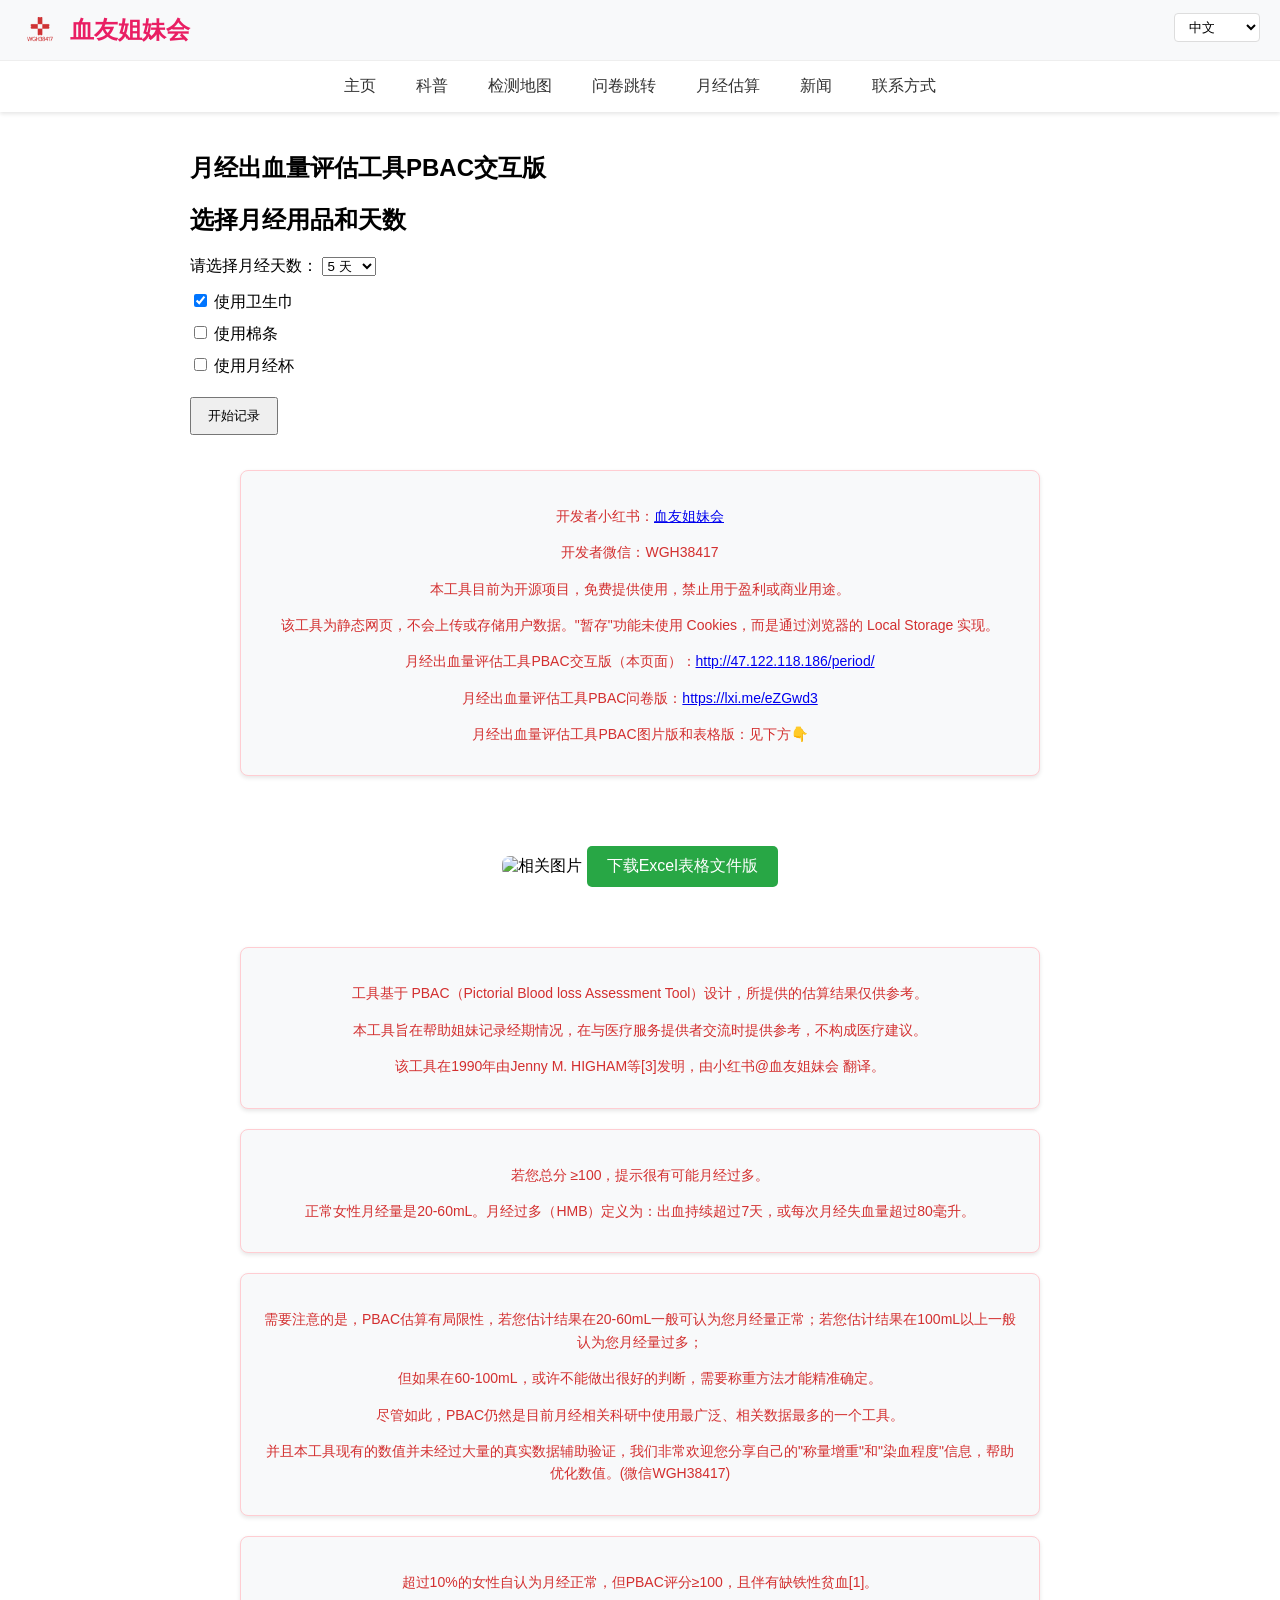
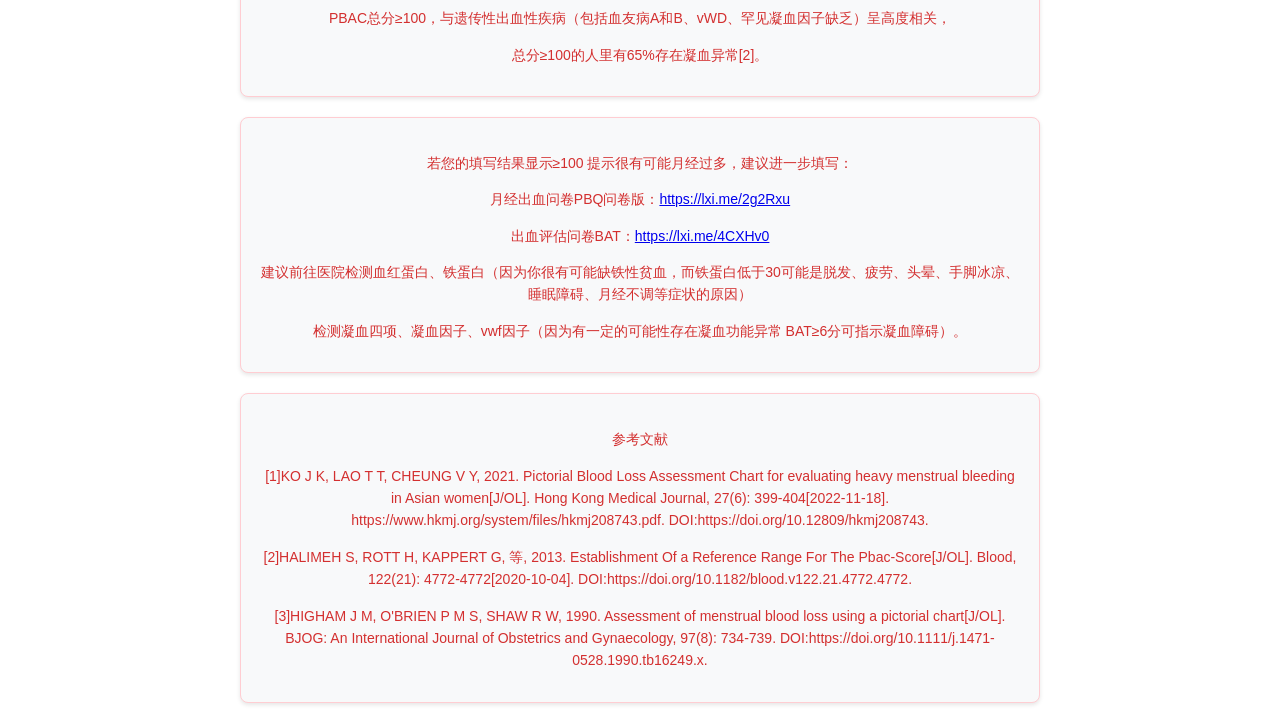
==== commit 1272caab: "Add files via upload" ====
--- a/index.html
+++ b/index.html
@@ -1,1404 +1,2220 @@
-<!DOCTYPE html>
-<html lang="zh">
-<head>
-    <meta charset="UTF-8">
-    <meta name="viewport" content="width=device-width, initial-scale=1.0">
-    <title>血友姐妹会</title>
-    <style>
-    /* 顶部导航栏样式 */
-    .top-nav {
-      width: 100%;
-      background-color: #fff;
-      box-shadow: 0 2px 4px rgba(0,0,0,0.1);
-      position: sticky;
-      top: 0;
-      z-index: 1000;
-    }
-
-    .logo-bar {
-      display: flex;
-      align-items: center;
-      justify-content: space-between;
-      padding: 10px 20px;
-      background-color: #f8f9fa;
-      border-bottom: 1px solid #eee;
-    }
-
-    .logo-container {
-      display: flex;
-      align-items: center;
-      gap: 10px;
-    }
-
-    .logo-img {
-      height: 40px;
-      width: auto;
-    }
-
-    .logo-text {
-      font-size: 24px;
-      font-weight: bold;
-      color: #e91e63;
-    }
-
-    .language-select {
-      padding: 5px 10px;
-      border: 1px solid #ddd;
-      border-radius: 4px;
-      background-color: white;
-      cursor: pointer;
-    }
-
-    .nav-links {
-      display: flex;
-      align-items: center;
-      justify-content: center;
-      padding: 10px 20px;
-      background-color: #fff;
-      flex-wrap: wrap;
-      gap: 20px;
-    }
-
-    .nav-links a {
-      color: #333;
-      text-decoration: none;
-      padding: 5px 10px;
-      border-radius: 4px;
-      transition: background-color 0.3s;
-    }
-
-    .nav-links a:hover {
-      background-color: #f0f0f0;
-      color: #e91e63;
-    }
-
-    /* 下拉菜单样式 */
-    .dropdown {
-      position: relative;
-      display: inline-block;
-    }
-
-    .dropdown-content {
-      display: none;
-      position: absolute;
-      top: 100%;
-      left: 0;
-      background-color: #fff;
-      min-width: 160px;
-      box-shadow: 0 2px 5px rgba(0,0,0,0.2);
-      border-radius: 4px;
-      z-index: 1100;
-    }
-
-    .dropdown-content a {
-      color: #333;
-      padding: 12px 16px;
-      text-decoration: none;
-      display: block;
-      text-align: left;
-    }
-
-    .dropdown-content a:hover {
-      background-color: #f0f0f0;
-      color: #e91e63;
-    }
-
-    .dropdown:hover .dropdown-content {
-      display: block;
-    }
-
-    /* QR Code Popup Styles */
-    .nav-link-container {
-      position: relative; /* Needed for absolute positioning of the popup */
-      display: inline-block; /* Keep links inline but allow relative positioning */
-    }
-
-    .qr-popup {
-      display: none; /* Hidden by default */
-      position: absolute;
-      top: 100%; /* Position below the link */
-      left: 50%;
-      transform: translateX(-50%); /* Center horizontally */
-      margin-top: 5px; /* Space between link and popup */
-      background-color: white;
-      padding: 10px;
-      border: 1px solid #ccc;
-      border-radius: 6px;
-      box-shadow: 0 4px 8px rgba(0,0,0,0.15);
-      text-align: center;
-      z-index: 1100; /* Ensure it's above other content */
-      white-space: nowrap; /* Prevent wrapping */
-    }
-
-    .qr-popup img {
-      display: block;
-      max-width: 100px; /* Adjust size as needed */
-      height: auto;
-      margin-bottom: 5px;
-    }
-
-    .qr-popup span {
-      font-size: 12px;
-      color: #555;
-    }
-
-    /* Show popup on hover */
-    .nav-link-container:hover .qr-popup {
-      display: block;
-    }
-
-    /* 重置 body 样式 */
-    body {
-        font-family: sans-serif;
-        padding: 0;
-        margin: 0;
-        background-color: #f4f4f4; /* 添加浅灰色背景 */
-    }
-    
-    /* 顶部导航栏移动端适配 */
-    @media (max-width: 768px) {
-      .logo-bar {
-        padding: 10px;
-      }
-
-      .logo-img {
-        height: 30px;
-      }
-
-      .logo-text {
-        font-size: 18px;
-      }
-
-      .nav-links {
-        padding: 5px;
-        gap: 10px;
-        font-size: 14px;
-      }
-      
-      .dropdown-content {
-        min-width: 140px;
-      }
-    }
-
-    /* 新闻块样式 */
-    .news-container {
-      max-width: 1200px;
-      margin: 20px auto;
-      padding: 20px;
-    }
-
-    .news-block {
-      background: white;
-      border-radius: 10px;
-      padding: 20px;
-      margin-bottom: 20px;
-      box-shadow: 0 2px 10px rgba(0,0,0,0.1);
-      transition: transform 0.3s ease;
-    }
-
-    .news-block:hover {
-      transform: translateY(-5px);
-    }
-
-    .news-date {
-      color: #e91e63;
-      font-size: 14px;
-      margin-bottom: 10px;
-    }
-
-    .news-title {
-      font-size: 18px;
-      font-weight: bold;
-      margin-bottom: 10px;
-      color: #333;
-    }
-
-    .news-content {
-      color: #666;
-      line-height: 1.6;
-      margin-top: 10px;
-    }
-
-    .news-content-hover {
-      display: none;
-    }
-
-    .news-block:hover .news-content-hover {
-      display: block;
-    }
-
-    /* 类型五：直接显示内容的样式 */
-    .news-content-direct {
-      color: #666;
-      line-height: 1.6;
-      margin-top: 10px;
-      padding: 10px;
-      background-color: #f9f9f9;
-      border-radius: 5px;
-      border-left: 4px solid #e91e63;
-    }
-
-    /* 外部链接和二维码样式 */
-    .news-link-container {
-      position: relative;
-      display: inline-block;
-    }
-
-    .news-qr-popup {
-      display: none;
-      position: absolute;
-      top: 100%;
-      left: 50%;
-      transform: translateX(-50%);
-      background: white;
-      padding: 15px;
-      border-radius: 8px;
-      box-shadow: 0 4px 12px rgba(0,0,0,0.15);
-      z-index: 1000;
-    }
-
-    .news-link-container:hover .news-qr-popup {
-      display: block;
-    }
-
-    .news-qr-popup img {
-      width: 150px;
-      height: 150px;
-      margin-bottom: 10px;
-    }
-
-    /* 图片展示样式 */
-    .news-images {
-      display: grid;
-      grid-template-columns: repeat(auto-fit, minmax(200px, 1fr));
-      gap: 10px;
-      margin-top: 15px;
-    }
-
-    .news-images img {
-      width: 100%;
-      height: 200px;
-      object-fit: cover;
-      border-radius: 8px;
-      cursor: pointer;
-      transition: transform 0.3s ease;
-    }
-
-    .news-images img:hover {
-      transform: scale(1.05);
-    }
-
-    /* 图片放大弹窗样式 */
-    .image-modal {
-      display: none;
-      position: fixed;
-      top: 0;
-      left: 0;
-      width: 100%;
-      height: 100%;
-      background-color: rgba(0, 0, 0, 0.9);
-      z-index: 2000;
-      justify-content: center;
-      align-items: center;
-      flex-direction: column;
-      padding: 20px;
-    }
-
-    .image-modal.active {
-      display: flex;
-    }
-
-    .image-modal img {
-      max-width: 90%;
-      max-height: 80vh;
-      border-radius: 8px;
-      box-shadow: 0 4px 12px rgba(0, 0, 0, 0.2);
-    }
-
-    .save-image-button {
-      margin-top: 20px;
-      padding: 12px 24px;
-      background-color: #e91e63;
-      color: white;
-      border: none;
-      border-radius: 5px;
-      cursor: pointer;
-      font-size: 16px;
-      transition: background-color 0.3s;
-    }
-
-    .save-image-button:hover {
-      background-color: #d81b60;
-    }
-
-    /* 类型六：多图片展示样式 */
-    .news-images-many {
-      display: grid;
-      grid-template-columns: repeat(3, 1fr);
-      gap: 10px;
-      margin-top: 15px;
-    }
-
-    .news-images-many img {
-      width: 100%;
-      height: 200px;
-      object-fit: cover;
-      border-radius: 8px;
-      cursor: pointer;
-      transition: transform 0.3s ease;
-    }
-
-    .show-more-button {
-      margin-top: 15px;
-      padding: 10px 20px;
-      background-color: #f0f0f0;
-      color: #333;
-      border: none;
-      border-radius: 5px;
-      cursor: pointer;
-      font-size: 14px;
-      transition: background-color 0.3s;
-    }
-
-    .show-more-button:hover {
-      background-color: #e0e0e0;
-    }
-
-    .hidden-images {
-      display: none;
-    }
-
-    .hidden-images.show {
-      display: grid;
-      grid-template-columns: repeat(3, 1fr);
-      gap: 10px;
-      margin-top: 10px;
-    }
-
-    .hidden-images img {
-      width: 100%;
-      height: 200px;
-      object-fit: cover;
-      border-radius: 8px;
-      cursor: pointer;
-      transition: transform 0.3s ease;
-    }
-
-    .hidden-images img:hover {
-      transform: scale(1.05);
-    }
-
-    /* 视频样式 */
-    .news-video {
-      width: 100%;
-      max-width: 800px;
-      margin: 15px auto;
-      border-radius: 8px;
-      overflow: hidden;
-    }
-
-    .news-video video {
-      width: 100%;
-      height: auto;
-    }
-
-    /* 移动端适配 */
-    @media (max-width: 768px) {
-      .news-container {
-        padding: 10px;
-      }
-
-      .news-block {
-        padding: 15px;
-      }
-
-      .news-title {
-        font-size: 16px;
-      }
-
-      .news-images {
-        grid-template-columns: 1fr;
-      }
-
-      .news-images img {
-        height: 180px;
-      }
-
-      .news-qr-popup img {
-        width: 120px;
-        height: 120px;
-      }
-
-      .news-images-many {
-        grid-template-columns: repeat(2, 1fr);
-      }
-
-      .hidden-images.show {
-        grid-template-columns: repeat(2, 1fr);
-      }
-
-      .image-modal img {
-        max-width: 95%;
-      }
-
-      .save-image-button {
-        padding: 10px 20px;
-        font-size: 14px;
-      }
-    }
-
-    /* 类型七：可展开讲述的样式 */
-    .news-story {
-      margin-top: 15px;
-      border: 1px solid #eee;
-      border-radius: 8px;
-      overflow: hidden;
-    }
-
-    .story-header {
-      padding: 12px 15px;
-      background-color: #f9f9f9;
-      cursor: pointer;
-      display: flex;
-      justify-content: space-between;
-      align-items: center;
-      transition: background-color 0.3s;
-    }
-
-    .story-header:hover {
-      background-color: #f0f0f0;
-    }
-
-    .story-title {
-      font-size: 16px;
-      color: #333;
-      font-weight: 500;
-    }
-
-    .story-toggle {
-      color: #e91e63;
-      font-size: 14px;
-    }
-
-    .story-content {
-      padding: 15px;
-      background-color: white;
-      display: none;
-      line-height: 1.6;
-      color: #666;
-    }
-
-    .story-content.show {
-      display: block;
-    }
-
-    @media (max-width: 768px) {
-      .story-header {
-        padding: 10px 12px;
-      }
-
-      .story-title {
-        font-size: 14px;
-      }
-
-      .story-content {
-        padding: 12px;
-        font-size: 14px;
-      }
-    }
-
-    /* 类型八：哔哩哔哩视频嵌入样式 */
-    .bilibili-video {
-      width: 100%;
-      max-width: 800px;
-      margin: 15px auto;
-      border-radius: 8px;
-      overflow: hidden;
-      position: relative;
-      padding-bottom: 56.25%; /* 16:9的宽高比 */
-      height: 0;
-      box-shadow: 0 2px 10px rgba(0,0,0,0.1);
-    }
-
-    .bilibili-video iframe {
-      position: absolute;
-      top: 0;
-      left: 0;
-      width: 100%;
-      height: 100%;
-      border: none;
-    }
-
-    @media (max-width: 768px) {
-      .bilibili-video {
-        margin: 10px auto;
-      }
-    }
-    </style>
-</head>
-<body>
-    <!-- 顶部导航栏 -->
-    <nav class="top-nav">
-      <div class="logo-bar">
-        <div class="logo-container">
-          <img src="logo.png" alt="血友姐妹会" class="logo-img">
-          <a href="http://47.122.118.186/home" style="text-decoration: none;"><span class="logo-text">血友姐妹会</span></a>
-        </div>
-        <select class="language-select" onchange="changeLanguage(this.value)">
-          <option value="zh">中文</option>
-          <option value="en">English</option>
-        </select>
-      </div>
-      <div class="nav-links">
-        <a href="http://47.122.118.186/home">主页</a>
-        <div class="dropdown">
-          <a href="#">科普</a>
-          <div class="dropdown-content">
-            <a href="http://47.122.118.186/education">科普图文</a>
-            <a href="http://47.122.118.186/video">视频播放</a>
-            <a href="http://47.122.118.186/file">资料下载</a>
-          </div>
-        </div>
-        <a href="http://47.122.118.186/map">检测地图</a>
-        <div class="nav-link-container">
-          <a href="https://lxi.me/3Xr9Bq">问卷跳转</a>
-          <div class="qr-popup">
-            <img src="qrcode.png" alt="问卷二维码">
-            <span>可扫码</span>
-          </div>
-        </div>
-        <a href="http://47.122.118.186/period">月经估算</a>
-        <a href="http://47.122.118.186/news">新闻</a>
-        <a href="http://47.122.118.186/contact">联系方式</a>
-      </div>
-    </nav>
-  
-    <!-- 添加语言切换功能的脚本 -->
-    <script>
-      function changeLanguage(lang) {
-        console.log('Language changed to:', lang);
-        // TODO: 实现具体的语言切换逻辑，例如加载不同的文本资源
-      }
-    </script>
-
-    <!-- 图片放大弹窗 -->
-    <div class="image-modal" id="imageModal">
-      <img id="modalImage" src="" alt="放大的图片">
-      <button class="save-image-button" onclick="saveImage()">保存图片</button>
-    </div>
-
-    <script>
-      // 等待DOM加载完成
-      document.addEventListener('DOMContentLoaded', function() {
-        // 图片点击放大功能
-        const images = document.querySelectorAll('.news-images img, .news-images-many img, .hidden-images img');
-        const imageModal = document.getElementById('imageModal');
-        const modalImg = document.getElementById('modalImage');
-
-        images.forEach(img => {
-          img.addEventListener('click', function() {
-            modalImg.src = this.src;
-            imageModal.classList.add('active');
-          });
-        });
-
-        // 点击弹窗背景关闭
-        imageModal.addEventListener('click', function(e) {
-          if (e.target === imageModal) {
-            imageModal.classList.remove('active');
-          }
-        });
-
-        // 显示更多图片功能
-        const showMoreButtons = document.querySelectorAll('.show-more-button');
-        showMoreButtons.forEach(button => {
-          button.addEventListener('click', function() {
-            const hiddenImages = this.previousElementSibling;
-            hiddenImages.classList.toggle('show');
-            this.textContent = hiddenImages.classList.contains('show') ? '收起' : '显示更多';
-          });
-        });
-
-        // 故事展开功能
-        const storyHeaders = document.querySelectorAll('.story-header');
-        storyHeaders.forEach(header => {
-          header.addEventListener('click', function() {
-            const content = this.nextElementSibling;
-            content.classList.toggle('show');
-            const toggle = this.querySelector('.story-toggle');
-            toggle.textContent = content.classList.contains('show') ? '收起' : '展开';
-          });
-        });
-      });
-
-      // 保存图片功能
-      function saveImage() {
-        const modalImg = document.getElementById('modalImage');
-        const link = document.createElement('a');
-        link.download = '图片.png';
-        link.href = modalImg.src;
-        document.body.appendChild(link);
-        link.click();
-        document.body.removeChild(link);
-      }
-    </script>
-
-    <!-- 新闻内容区域 -->
-    <div class="news-container">
-
-
-      <div class="news-block">
-        <div class="news-date">2024-04-06</div>
-        <div class="news-title">江西南昌科普演讲</div>
-        <div class="news-content-direct">
-          江西省南昌血友协会活动上，钰洁展示了很多她翻译的信息，作了一次演讲。
-        </div>
-        <div class="news-images-many">
-          <img src="audios/20240406-1.png" alt="活动照片1">
-          <img src="audios/20240406-2.png" alt="活动照片2">
-        </div>
-        <div class="hidden-images">
-          <img src="audios/20240406-3.png" alt="活动照片3">
-          <img src="audios/20240406-4.png" alt="活动照片4">
-          <img src="audios/20240406-5.png" alt="活动照片5">
-        </div>
-        <button class="show-more-button">显示更多</button>
-
-        <div class="bilibili-video">
-          <iframe src="//player.bilibili.com/player.html?bvid=BV11PouYnEqV" 
-                  scrolling="no" 
-                  border="0" 
-                  frameborder="no" 
-                  framespacing="0" 
-                  allowfullscreen="true">
-          </iframe>
-        </div>
-      </div>
-
-
-      <div class="news-block">
-        <div class="news-date">2024-04-14</div>
-        <div class="news-title">河北唐山科普演讲</div>
-        <div class="news-content-direct">
-          河北唐山再次作科普演讲。
-        </div>
-        <div class="bilibili-video">
-          <iframe src="//player.bilibili.com/player.html?bvid=BV1yNouYSEmy" 
-                  scrolling="no" 
-                  border="0" 
-                  frameborder="no" 
-                  framespacing="0" 
-                  allowfullscreen="true">
-          </iframe>
-        </div>
-      </div>
-
-
-      <div class="news-block">
-        <div class="news-date">2024-05-24</div>
-        <div class="news-title">湖南长沙科普演讲</div>
-        <div class="news-content-direct">
-          湖南长沙作科普演讲。
-        </div>
-        <div class="news-images">
-          <img src="audios/20240524-1.png" alt="活动照片1">
-        </div>
-        <div class="bilibili-video">
-          <iframe src="//player.bilibili.com/player.html?bvid=BV1yTouYEEKs" 
-                  scrolling="no" 
-                  border="0" 
-                  frameborder="no" 
-                  framespacing="0" 
-                  allowfullscreen="true">
-          </iframe>
-      </div>
-      </div>
-
-
-      <div class="news-block">
-        <div class="news-date">2024-06-05</div>
-        <div class="news-title">发布第一篇科普文章</div>
-        <div class="news-content-direct">
-          在“南昌血友协会”微信公众号，发布了一篇科普文章。
-        </div>
-        <div class="news-link-container">
-          <a href="https://mp.weixin.qq.com/s/-43qrCFhm6ijHTV9EEI7eg" class="news-title">点击或扫码查看</a>
-          <div class="news-qr-popup">
-            <img src="audios/20240605.png" alt="二维码">
-            <div>扫码</div>
-          </div>
-        </div>
-     </div>
-
-
-      <div class="news-block">
-        <div class="news-date">2024-08-15</div>
-        <div class="news-title">申报南昌市慈善总会项目</div>
-        <div class="news-story">
-          <div class="story-header">
-            <div class="story-title">点击查看详细讲述</div>
-            <div class="story-toggle">展开</div>
-          </div>
-          <div class="story-content">
-            <p>背景</p>
-            <p>
-              血友病患者的亲属中有许多女性属于血友病携带者，包括患者的“大部分”母亲、“全部”女儿和“部分”姐妹，一直以来她们的健康很少得到关注。然而，有约1/3的女性携带者其凝血因子水平低于正常人的50%，以致于在生理期、分娩、外伤、手术等情形下，过量出血，甚至危及生命。她们亟需社会关注和医疗用药保障。
-              据南昌血友协会对江西1300余名患者的调查，764名接受调查的患者家庭中，119名已婚存续患者生育有104名女儿，301名患者有275名姐妹；据此推测，江西省现阶段有至少1700名、全国有约3万名血友病携带者。
-              进行凝血因子检查，是确诊女性血友病患者的唯一可靠方法。
-            </p>            <p>  
-              目的</p>              <p>
-              调查中国女性血友病携带者的人口学特征、凝血因子水平、出血症状，提高公众对女性血友病的关注，为她们提供建议和关怀。
-            </p>            <p>  
-              步骤</p>              <p>
-              第一步：合理设置问卷，通过在线平台、线下填写或电话访谈等形式散发问卷，预计回收500份，联系血友病家系中女性携带者以及潜在的携带者，调查评估她们的出血症状。开展宣传科普教育活动，提供基本的相关建议。
-            </p>            <p>  
-              第二步：为进行了凝血相关检测（凝血因子水平、PT、APTT或凝血四项检查）的女性提供补贴，预计补贴200人，减轻服务对象的经济负担。
-            </p>            <p>  
-              第三步：将问卷结果及凝血检测的数据录入数据库，进行大数据统计分析。后续由专业人士为她们给予建议和分析，提供帮扶和关怀。
-            </p>            <p>  
-              第四步：形成调研报告，为进一步医学研究、推动医疗政策保障、改善她们的生存环境奠定基础。
-              </p>
-              预期效果</p> <p>  
-              1.	检测女性血友病携带者的凝血四项和凝血因子水平，评估其凝血功能；</p> <p>  
-              2.	将使得数百名女性不再由于缺乏相关知识、而在未经凝血检测的情况下盲目进行分娩或手术；</p> <p>  
-              3.	将提高社会对于女性血友病的科学认识，直接为女性血友病患者提供建议和关怀；</p> <p>  
-              4.	长远看来，必将会降低中国女性血友病患者的出血风险，保障其生命安全，提高其生活质量；</p> <p>  
-              5.	估计中国尤其是江西省的女性血友病患者人数，研究女性血友病的凝血因子水平分布、出血症状特点，未来可促进相关领域医疗实践的进步。</p> <p>  
-              
-          </div>
-        </div>
-      </div>
-
-      <div class="news-block">
-        <div class="news-date">2024-09-05</div>
-        <div class="news-title">久久公益节项目开启</div>
-        <div class="news-content-direct">
-          南昌血友协会在腾讯公益上线了“携带者检测费用援助”项目。钰洁制作宣传视频和海报。最后成功在5天内募集3万5千多元。
-        </div>
-        <div class="news-images-many">
-          <img src="audios/20240905-1.png" alt="活动照片1">
-          <img src="audios/20240905-2.png" alt="活动照片2">
-        </div>
-        <div class="hidden-images">
-          <img src="audios/20240905-3.png" alt="活动照片3">
-          <img src="audios/20240905-4.png" alt="活动照片4">
-          <img src="audios/20240905-5.png" alt="活动照片5">
-          <img src="audios/20240905-6.png" alt="活动照片6">
-          <img src="audios/20240905-7.png" alt="活动照片7">        
-        </div>
-        <button class="show-more-button">显示更多</button>
-
-        <div class="bilibili-video">
-          <iframe src="//player.bilibili.com/player.html?bvid=BV1EjHXebESz" 
-                  scrolling="no" 
-                  border="0" 
-                  frameborder="no" 
-                  framespacing="0" 
-                  allowfullscreen="true">
-          </iframe>
-        </div>
-        <div class="bilibili-video">
-          <iframe src="//player.bilibili.com/player.html?bvid=BV1qHpPe9EFh" 
-                  scrolling="no" 
-                  border="0" 
-                  frameborder="no" 
-                  framespacing="0" 
-                  allowfullscreen="true">
-          </iframe>
-        </div>
-      </div>
-
-
-      <div class="news-block">
-        <div class="news-date">2024-09-19</div>
-        <div class="news-title">正式启动“携带者做检测有补贴”项目</div>
-        <div class="news-content-direct">
-          在“南昌血友协会”微信公众号，发布了项目介绍。
-        </div>
-        <div class="news-link-container">
-          <a href="https://mp.weixin.qq.com/s/gOd0On7n0nIyoHXg80euHQ" class="news-title">点击或扫码查看</a>
-          <div class="news-qr-popup">
-            <img src="audios/20240919.png" alt="二维码">
-            <div>扫码</div>
-          </div>
-        </div>
-     </div>
-
-
-
-     <div class="news-block">
-      <div class="news-date">2024-11-23</div>
-      <div class="news-title">江西赣州线上讲课</div>
-      <div class="news-content-direct">由于江西赣州的10多位女性所处的地方没有医院可以作凝血检测，我们请来检测公司来到赣州南康为她们做检测。</div>
-      <div class="news-story">
-        <div class="story-header">
-          <div class="story-title">点击查看详细讲述</div>
-          <div class="story-toggle">展开</div>
-        </div>
-        <div class="story-content">
-        </p> <p>  各位赣州的血友病兄弟姐妹们，大家好。我是土生土长的江西人，从小到大，跟着父亲东奔西走，见过也认识了许多血友病家庭。我发现，所有这些家庭都有一个共同点——总会有一个或多个非常坚强的女性。
-
-        </p> <p>  就拿我爸爸来说吧，他小时候因为流血不止被诊断为血友病，当时医生断言他活不过18岁，而现在，我的父亲已经快50岁了。他的父亲，也就是我的爷爷，曾一度失去了希望；但我的奶奶却从未放弃过这个孩子。她带着年幼的父亲前往南昌住院。随着父亲年龄的增长、体重的增加，奶奶依然用肩膀背着他，脊梁从未弯曲。父亲也非常幸运，有几位疼他爱他的亲姐姐。
-          
-        </p> <p>  后来，当我在妈妈肚子里的时候，父亲曾经想过：“这个孩子注定是血友病携带者，将来也许会面临许多问题。”但他依然决定让我来到这个世界，因为他相信二十年后的医学进步，会让血友病携带者不再成为问题。
-          
-        </p> <p>  大概在我小学的时候，我偶然翻开了一本关于血友病的手册，那是我第一次清楚地意识到，自己是一个血友病携带者。到了高中，当我学到“伴X染色体隐性遗传病”那一章节时，我拿着课本去问生物老师：“如果是杂合基因的女性携带者，真的就不会有症状吗？”老师告诉我，高中阶段的教育是这样认为的。
-          
-        </p> <p>  转眼已是二十年后，现在我19岁，已考入大学，学业上小有收获。可当我翻阅世界最前沿的论文与期刊时，我发现我的高中生物老师错了。
-          
-        </p> <p>  讲到这里，我想问大家两个问题：
-        </p> <p>  第一，女性会得血友病吗？
-        </p> <p>  第二，什么样的条件下女性才会得血友病？
-          
-        </p> <p>  我们来总结一下，大家可能认为女性患血友病非常罕见，只有当一个女性的父亲是血友病患者、母亲是携带者时，她才有可能患病。我们长期以来，包括很多患者、甚至医生都误以为血友病“传男不传女”。很多科普资料也写着“女性患者罕见，携带者一般不会发病”。因为女性有两条X染色体，一条正常一条异常，通常会有一半的凝血因子水平，也就不会有明显症状。
-          
-        </p> <p>  然而，近年来的研究发现，血友病携带者并不只是“携带”而已，她们是有可能发病的。具体比例是多少呢？大约有40%的女性携带者凝血因子水平低于40%，这意味着每三个携带者中，起码有一个实际上已经属于血友病患者。
-          
-        </p> <p>  下面这张图就是血友病携带者凝血因子水平的分布。我们可以看到21-30%、31-40%、41-50%这三段是最高的，也就是说大多数携带者的因子水平在21%到50%之间。而正常女性的凝血因子水平大约在100%。
-          
-        </p> <p>  这段话是来自世界血友病联盟的宣传册。
-        </p> <p>  血友病是一种比较罕见的出血性疾病。多年来，人们以为只 有男性才可能出现血友病的症状，“携带”血友病基因的女 性不会出现症状。 如今我们知道，很多携带者都经历着血友病的症状。随着我 们对疾病了解的增多，我们也更了解女性受疾病影响的原因 和方式。一些女性伴有这些症状多年却没有被诊断出来，甚 至没有被怀疑过有出血性疾病。通过教育和宣传，世界血友 病联盟正在努力弥补护理上的这一差距。
-        </p> <p>  名不正则言不顺，言不顺则事不成。接下来，我想为女性血友病患者“正名”。你现在百度“血友病携带者”，会发现很多结果都说“携带者不会有症状”，但这些是已经过时的资料。我希望用自己的力量，把这些最新的国内外科研成果带给我们的病友们，也引起更多医生和研究人员的关注。
-          
-        </p> <p>  “携带者”这个名字存在很大的局限性，它容易让人误以为她们不会发病。但实际上，如果她们的凝血因子VIII或IX水平低于40%，就属于女性血友病患者。
-          
-        </p> <p>  如果高于5%、低于40%，为轻度患者；
-          
-        </p> <p>  高于1%、低于5%，为中度；
-          
-        </p> <p>  低于1%，则为重度。
-        </p> <p>  如果她们的因子水平高于40%，但仍有明显出血症状，就称为“有症状的血友病携带者”。
-          
-        </p> <p>  从今天起，希望大家在提到血友病患者时，不再默认只有男性，也要考虑女性，她们也可能正在忍受血友病的折磨。
-          
-        </p> <p>  你是不是觉得这些认知有点颠覆？那么，江西甚至中国到底有多少女性血友病携带者呢？我们做了个简单推算：江西大约有1300多名登记在册的男性血友病患者，其中764人接受了调查，显示有119人已婚，共育有104个女儿；另有301人有姐妹，共计275名。通过推算，江西省至少有1700多名女性携带者。
-          
-        </p> <p>  而全国登记在册的男性患者为4万人，按此比例估算，中国大约有5到6万名女性携带者。这是一个保守的估计。而女性血友病患者，至少有2万人。然而由于数据缺乏，这个数字远低于实际情况，我们还需进一步调研来确定中国女性血友病患者的真实数量。
-          
-        </p> <p>  然而，这么庞大的人群，在诊断和治疗上却得不到应有的重视。我观察到，即便是血液科医生，有的也不太清楚携带者可能发病，更别说我们普通患者了。
-          
-        </p> <p>  我们可以看这样一组数据：
-        </p> <p>  女性携带者的凝血因子水平中位数为63.5%，而正常女性是101.8%。
-        </p> <p>  女性患者的出血症状和同等因子水平的男性是类似的，也就是说，比如一个男性因子5%，是什么症状，那么一个女性如果也是5%，她的症状也差不多。
-          
-        </p> <p>  而即便一个女性携带者的因子水平高于50%，她的出血风险仍然高于正常女性。
-          
-        </p> <p>  很多女性主要的出血表现是月经。一些女性明明月经量异常多，却不好意思说，也不好意思去看妇科，因此错失了发现凝血问题的机会。长期月经过多会影响健康、工作和生活质量。如果你一次月经用了超过20片日用卫生巾，那你可能就是“月经过多”。
-          
-        </p> <p>  还有一些症状也可能提示问题：
-          
-        </p> <p>  容易流鼻血
-          
-        </p> <p>  身上常常出现淤青，自己却不知道怎么来的
-          
-        </p> <p>  血常规提示贫血（低血红蛋白）
-          
-        </p> <p>  这些可能都与凝血障碍有关。而中轻度患者常常表面看起来和正常人无异，往往直到做手术或生育时才第一次出现严重出血的情况。但这时候风险就很大了。如果是在小医院，医生没有血友病手术经验、也没有储备凝血因子，那就非常危险。
-          
-        </p> <p>  我曾听说一位武汉的阿姨，她的长子是血友病患者。当她生小儿子时发生大出血，被下了病危通知书。好在最后抢救成功。事后检查发现她的因子水平只有25%左右。这种情况其实是可以预防的，只要提前关注这个问题。
-          
-        </p> <p>  我们来看一些国外的数据（来自荷兰的研究）：
-          
-        </p> <p>  拔牙后长时间出血的比例：携带者为27%，正常女性为12%；
-          
-        </p> <p>   手术后出血：携带者28%，正常女性11%；
-          
-        </p> <p>  月经过多：携带者接近50%，正常女性约10%。
-          
-        </p> <p>  但因为样本量较小（如中国最多研究只有125名携带者，而美国的研究有3500多个），我们还需要更多数据支持。为此，我正在进行全国范围的大型调研，检测女性携带者的凝血因子水平，期望填补国内的空白。
-          
-        </p> <p>  最重要的是产后出血：
-          
-        </p> <p>  正常女性的发生率小于1%，而携带者高达26.5%。
-        </p> <p>  产后出血的定义是阴道分娩出血＞500ml或剖宫产＞1000ml。大家可以拿一个矿泉水瓶感受一下分量：500ml就是一瓶水，1000ml是两瓶水。而献血400ml都能让人晕倒，更何况这是在产后出血的情境下。
-          
-        </p> <p>  但这些痛苦真的无法避免吗？不尽然。只要提前注射凝血因子，是可以进行安全分娩的。真正的问题在于“有没有被重视”。
-          
-        </p> <p>  研究中显示：30名携带者共经历34次分娩，其中9次产后出血，但只有1人提前注射因子成功避免出血，其他则通过紧急措施处理。我们可以看出这些血友妈妈们并没有得到应有的预防性治疗。
-          
-        </p> <p>  近年来，男性血友病患者的治疗进步明显，医保也日趋完善。而女性患者的问题却是“有没有药用”——因为她们根本没被当作患者，也就谈不上治疗。
-          
-        </p> <p>  女性的风险并不比男性少，反而多了许多，如流产手术、放节育环等特有情形。中轻度女性同样有重度的出血风险。有位轻度男患者因眼科手术眼睛出血失明。换作女性携带者，也可能会发生同样的悲剧。
-          
-        </p> <p>  更严重的是，女性血友病的诊断常常被延迟。在血友病家庭中长大的女孩，可能已经习惯了“流血”这个事，不觉得异常，从而错过诊断的机会。
-          
-        </p> <p>  另外，国外早就普及的一些治疗方法，在国内依旧非常罕见，比如去氨加压素鼻喷剂，用于流鼻血或剧烈运动前预防出血，但国内很少应用。
-          
-        </p> <p>  研究也严重不足。女性血友病的问题背后有一个现实：医疗资源不足，难以照顾到每一位患者。但我相信，只要我们不懈努力，总有一天，女性患者也能像男性一样获得充分的治疗。
-          
-        </p> <p>  中国女性血友病的现状有“三低”特征：诊断率低、治疗率低、研究数量低。根据美国疾控中心的数据，轻度血友病患者中20%是女性，而中国远远低于这个比例，说明还有很多女性尚未被发现。
-          
-        </p> <p>  让我们一起努力，改变这个局面。让“女性不会患血友病”的错误观念，彻底成为过去式。
-          
-        </div>
-      </div>
-
-    </div>
-
-
-      <div class="news-block">
-        <div class="news-date">2025-01-04</div>
-        <div class="news-title">江西南昌科普演讲</div>
-        <div class="news-content-direct">
-          我们在江西南昌成功组织了一次患者教育兼检测活动，这次是线上宣讲，还为30多名女性做了凝血检测，14个家庭做了基因检测。</div>
-          <div class="bilibili-video">
-            <iframe src="//player.bilibili.com/player.html?bvid=BV19moMYwEho" 
-                    scrolling="no" 
-                    border="0" 
-                    frameborder="no" 
-                    framespacing="0" 
-                    allowfullscreen="true">
-            </iframe>
-          </div>
-        <div class="news-link-container">
-          <a href="https://mp.weixin.qq.com/s/Xk3Wb1GcpgxwBdSG3FD71g" class="news-title">点击或扫码查看新闻稿</a>
-          <div class="news-qr-popup">
-            <img src="audios/20250104.png" alt="二维码">
-            <div>扫码</div>
-        </div>
-      </div>
-</div>
-
-
-<div class="news-block">
-  <div class="news-date">2025-01-19</div>
-  <div class="news-title">项目稳步推进</div>
-  <div class="news-content-direct">
-    项目触及了更多的人。
-  </div>
-  <div class="news-link-container">
-    <a href="https://mp.weixin.qq.com/s/NhhsIpUjhrLBfHGPf2Dkvg" class="news-title">点击或扫码查看新闻稿</a>
-    <div class="news-qr-popup">
-      <img src="audios/20250119.png" alt="二维码">
-      <div>扫码</div>
-    </div>
-  </div>
-</div>
-
-<div class="news-block">
-  <div class="news-date">2025-01-28</div>
-  <div class="news-title">"愿意给血友注射的诊所地图"上线</div>
-  <div class="news-content-direct">
-    该网页主要由钰洁和王国林共同制作。
-  </div>
-  <div class="news-link-container">
-    <a href="http://47.122.118.186/map/" class="news-title">点击或扫码进入地图</a>
-    <div class="news-qr-popup">
-      <img src="audios/20250128.png" alt="二维码">
-      <div>扫码</div>
-    </div>
-  </div>
-</div>
-
-<div class="news-block">
-  <div class="news-date">2025-02-28</div>
-  <div class="news-title">中期报告发布</div>
-  <div class="news-content-direct">
-    钰洁综合现有的调查分析，发布了一个中期报告。
-  </div>
-  <div class="news-link-container">
-    <a href="https://mp.weixin.qq.com/s/cIfX2S76b9kOj__LPLl_xw" class="news-title">点击或扫码查看新闻稿</a>
-    <div class="news-qr-popup">
-      <img src="audios/20250119.png" alt="二维码">
-      <div>扫码</div>
-    </div>
-  </div>
-</div>
-
-
-
-<div class="news-block">
-  <div class="news-date">2025-03-08</div>
-  <div class="news-title">女性节发布视频</div>
-  <div class="news-content-direct">
-    - 这天是国际女性节，钰洁发布了2个中文科普宣传视频，并参与了华中科技大学同济医学院健康科普大赛。</div>
-    <div class="bilibili-video">
-      <iframe src="//player.bilibili.com/player.html?bvid=BV1c8deY2Enf" 
-              scrolling="no" 
-              border="0" 
-              frameborder="no" 
-              framespacing="0" 
-              allowfullscreen="true">
-      </iframe>
-    </div>
-    <div class="bilibili-video">
-      <iframe src="//player.bilibili.com/player.html?bvid=BV1bs9UYbEMq" 
-              scrolling="no" 
-              border="0" 
-              frameborder="no" 
-              framespacing="0" 
-              allowfullscreen="true">
-      </iframe>
-    </div>
-    
-  <div class="news-link-container">
-    <a href="https://mp.weixin.qq.com/s/AeKNzIq3tny57HBxS6lmvg" class="news-title">点击或扫码查看新闻稿</a>
-    <div class="news-qr-popup">
-      <img src="audios/20250308.png" alt="二维码">
-      <div>扫码</div>
-  </div>
-</div>
-</div>
-
-
-
-
-
-
-<div class="news-block">
-  <div class="news-date">2025-03-12</div>
-  <div class="news-title">申报大创项目</div>
-  <div class="news-content-direct">在华中科技大学申请了大学生创新创业学科交叉项目，成功寻找到2位指导老师，从此5人团队正式成立。    </div>
-  <div class="news-story">
-    <div class="story-header">
-      <div class="story-title">点击查看详细讲述</div>
-      <div class="story-toggle">展开</div>
-    </div>
-    <div class="story-content">
-      <p>二、项目研究目的
-     </p><p>1.	对中国中部地区（主要是湖北省、江西省）受血友病影响的女性群体进行系统性调查和分析
-    </p><p>2.	探索基因、凝血因子水平与出血情况之间的关系
-    </p><p>3.	结合国际研究成果，重点分析中国女性携带者在月经、分娩、流产等方面的特殊性。
-    </p><p>4.	建立出血风险预测模型及基因-表型关联模型，为精准医疗提供科学依据，并提升社会对该群体健康状况的关注。
-    </p><p>三、项目研究内容
-    </p><p> 1.	验证：
-    </p><p>•	进行问卷调查、凝血检测和基因检测，做描述性统计。
-    </p><p>•	验证携带者中相关症状和因子缺乏的比例，得出凝血因子分布的数据。
-    </p><p>•	通过流行病学分析，统计中部地区乃至中国范围内的女性血友病人数。
-    </p><p>2.	深入探究：
-    </p><p>•	差异分析：设置实验组和对照组，比较携带者与非携带者的凝血因子水平及出血情况。
-    </p><p>•	关联分析和因果分析：探讨携带者的出血自述与凝血检测结果之间的相关性与因果性。
-    </p><p>•	分层分析：分年龄段细化中国女性的特殊出血特征。
-    </p><p>•	构建因子-出血风险预测模型。
-    </p><p>•	构建基因-表型关联模型。
-    </p><p>3.	结果展示与社会推广：
-    </p><p>•	交互式网页：直观呈现研究成果，方便公众与医疗从业者使用。
-    </p><p>•	科普宣传：与美工、合作，制作易懂的宣传材料，提高社会认知。
-    </p><p>四、国、内外研究现状和发展动态
-    </p><p>国外研究进展
-    </p><p>•	早期个案研究（1951-1998）：Merskey & Macfarlane 首次提出女性携带者的过度出血现象，随后Lusher等人进一步确认女性患者的关节出血和月经过多等症状。然而，研究仍然较少，病例数量较小，对此问题认识不足。
-    </p><p>•	大规模样本研究（2006）：Plug等人研究了274名女性携带者，发现35%的携带者因子水平低于40%，并证实凝血因子水平偏低与出血症状之间的相关性。自此，女性血友病的发病率、症状、机制等问题成为国内外学者关注的热点，取得了较多研究成果。
-    </p><p>•	基因研究（2009）：Pavlova等人发现，纯合错义突变、复合杂合突变、杂合突变与X染色体的非随机失活可能导致女性患血友病。
-    </p><p>•	女性血友病新命名法（2019-2021）：ISTH大会与SSC通讯正式提出了“女性血友病”诊断标准，并细化轻度、中度、重度患者的判定标准。
-    </p><p>•	全球统计（2012-2024）：
-    </p><p>o	2012年，世界血友病联盟估计，全球患血友病A和B的男性约46万人，而患血友病A和B的女性约36万人。
-    </p><p>o	2019年，Connie H. Miller等人预计美国共有19000名出血症状的女性，但只有18%（n=3504）来到美国血友病治疗中心（HTC）就诊；并得出47.6%（n=1668）的携带者符合血友病诊断标准。
-    </p><p>o	2019年，美国疾病控制与预防中心 (CDC) 社区的数据库中，所有的血友病病例中有 0.5% 的重度病例、1.4% 的中度病例和约 20% 的轻度病例是女性。
-    </p><p>o	2024年Cedric Hermans等指出，长期以来，人们未能认识到女性也会出血和患血友病，女性患者往往面临过度出血、诊断延误、治疗不足和生活质量差，除了经历与男性相同的出血症状外，女性还有月经、生育和更年期等额外危险因素。
-    </p><p>o	如今国外学界正积极研究女性血友病的症状，并已取得诸多成果，但仍面临数据不足等问题。
-    </p><p>国内研究进展
-    </p><p>•	案例研究与队列研究（2019-2022）：
-    </p><p>o	Sen Li等人评估ISTH-BAT在125名中国女性血友病患者中的有效性，并研究了节育环、人工流产的影响。
-    </p><p>o	Wenhui Zhang等人对61名女性携带者展开回顾性队列研究。
-    </p><p>o	中国预计有14万男性和10万女性血友病患者，但中国登记的血友病病例里只有0.3%是女性。
-    </p><p>•	国内研究不足之处：
-    </p><p>o	现有样本量较小，难以反映中国女性血友病患者的整体状况。
-    </p><p>o	相关研究较少，未能引起国内学界的充分关注。
-    </p><p>o	尚未深入探讨中国女性患者的特殊性及症状评估。
-    </p><p>五、研究路线及解决的主要问题
-    </p><p>1.	研究范围扩大：
-    </p><p>•	设计并收集400份出血情况问卷，涵盖17种出血类型
-    </p><p>•	在中部地区组织血液检测（200-300人），包括凝血四项及第八/第九凝血因子水平
-    </p><p>•	进行20个家庭（60-100人）的基因检测，确定女性是否为携带者
-    </p><p>2.	生信分析：
-    </p><p>•	目前已有国内对125名携带者的研究，已经研究出了她们的出血症状发生率，但是“为何发病”、“如何预测”的问题未被阐明
-    </p><p>•	针对不同年龄段的女性进行分层分析，探究出血规律
-    </p><p>•	建立出血风险预测模型，找到风险因素
-    </p><p>•	通过HUMARA实验和甲基化分析等新方法，探究病理成因
-    </p><p>3.	网站及可视化工具开发：
-    </p><p>•	解决“如何提高意识”“如何改善医疗”“如何推动政策”的实际问题
-    </p><p>•	设计交互式可视化网页和科普宣传材料，使研究成果易于理解和传播
-    </p><p>•	结合数据分析结果，为血友病女性携带者提供科学的健康管理方案
-    </p><p>•	调查血友病女性携带者的生存状况和医疗需求，为相关政策制定提供参考
-    </p><p>六、项目创新及特色
-    </p><p>1.	跨学科合作：结合医学预防、数学建模、生物信息等领域知识。
-    </p><p>2.	多维度数据融合：结合基因检测、凝血因子水平、出血情况和患者自述，构建全面的疾病风险评估模型。
-    </p><p>3.	病理分析：利用qPCR实验与基因甲基化分析结合的方法，探究成因。
-    </p><p>4.	可视化与公众科普：通过网页设计与美工团队合作，直观、可交互地呈现研究成果，提升社会影响力。
-    </p><p>5.	探究中国女性特点：本研究将填补中国血友病女性携带者相关数据的空白，为精准医疗提供有力支持。
-    </p><p>七、项目综述
-    </p><p>本项目基于多维度数据，对中国中部地区血友病女性携带者的基因与出血特征进行深入分析，旨在填补国内现有研究的空白。通过统计分析与建模，探索凝血因子水平的分布规律，构建基因-表型关联模型。最终开发出直观的可视化工具，以便携带者及医疗从业者更好地理解和管理相关健康风险。同时，通过调研与科普推广，提高公众认知，为未来政策制定提供数据支持。
-    </p><p>预研基础：已收集200名携带者的出血自评，进行一些凝血检测和基因检测，结果显示出血症状比非携带者显著严重，凝血因子分布符合偏态分布，且凝血因子水平与出血评分有很强的负相关性。
-    </p><p>可行性分析：
-    </p><p>1.	技术可行性：
-    </p><p>•	队伍同学有使用r语言的经验，可以较好地进行数据分析；
-    </p><p>•	队伍同学有相关凝胶电泳实验的基础，可负责 qPCR 数据采集及实验操作；
-    </p><p>•	本实验所涉及到的诸多方法，如数据库管理、文献查阅和引用、学术写作，小组成员均已学习并操作过。
-    </p><p>2.	人员可行性：
-    </p><p>•	指导老师有流行病学、基因相关分析的丰厚经验与成果；
-    </p><p>•	指导老师有数据分析与建模的专业背景；
-    </p><p>•	组内学生来自三个不同的学院，实现不同专业的交流合作与互补；
-    </p><p>•	所有学生均已通过组会讨论、文献阅读等学习，了解并已掌握部分所需的实验与分析技术，并保证有充沛的时间和热情完成相关工作。
-    </p><p>八、项目实施方案
-    </p><p>1.	数据处理与分析（3-5个月）
-    </p><p>•	数据收集、清洗、整理、标准化。
-    </p><p>•	进行初步统计分析。
-    </p><p>•	训练并优化出血风险预测模型。
-    </p><p>2.	网页设计与交互优化（1-2个月）
-    </p><p>•	设计交互式可视化网页，确保研究成果的直观性和可读性。
-    </p><p>•	结合用户反馈优化界面与功能。
-    </p><p>3.	社会调研与科普推广（1-2个月）
-    </p><p>•	进行问卷调查与访谈，分析携带者的社会需求。
-    </p><p>•	制作文章、图文、视频等方式的科普材料，通过社交媒体及相关渠道传播。
-    </p><p>4.	项目总结与成果发布（2-3个月）
-    </p><p>•	整理研究成果，撰写论文。
-    </p><p>•	在学术会议或科普平台上发布研究结果。
-    </p><p>九、项目预期成果
-    </p><p>1.	学术成果
-    </p><p>•	发表1-2篇相关报告或论文（中文或英文）。
-    </p><p>•	建立并验证血友病女性携带者的出血风险预测模型，和基因-表型模型。
-    </p><p>2.	实践成果和社会影响
-    </p><p>•	开发一个交互式网页。
-    </p><p>•	制作多篇科普材料，提高社会对血友病女性携带者的关注。
-    </p><p>•	影响相关政策制定，提高血友病女性携带者的医疗保障水平。
-    </p>
-    </div>
-  </div>
-</div>
-
-
-
-<div class="news-block">
-  <div class="news-date">2025-03-14</div>
-  <div class="news-title">自强之星答辩</div>
-  <div class="news-content-direct">
-    借此机会，让更多大学生了解这件有意义的事情。</div>
-    <div class="bilibili-video">
-      <iframe src="//player.bilibili.com/player.html?bvid=BV19UoMYhEuv" 
-              scrolling="no" 
-              border="0" 
-              frameborder="no" 
-              framespacing="0" 
-              allowfullscreen="true">
-      </iframe>
-    </div>
-
-</div>
-
-
-
-<div class="news-block">
-  <div class="news-date">2025-03-15</div>
-  <div class="news-title">天津论坛发言</div>
-  <div class="news-content-direct">
-    在天津友爱罕见病中心举办的会议上，得到发言机会。</div>
-    <div class="bilibili-video">
-      <iframe src="//player.bilibili.com/player.html?bvid=BV1XUoMYhEoY" 
-              scrolling="no" 
-              border="0" 
-              frameborder="no" 
-              framespacing="0" 
-              allowfullscreen="true">
-      </iframe>
-    </div>
-
-</div>
-
-
-<div class="news-block">
-  <div class="news-date">2025-03-22</div>
-  <div class="news-title">南昌会议报告</div>
-  <div class="news-content-direct">
-    在南昌血之友协会世界血友病日主题活动上作报告。</div>
-    <div class="bilibili-video">
-      <iframe src="//player.bilibili.com/player.html?bvid=BV1qs5hzqEgh" 
-              scrolling="no" 
-              border="0" 
-              frameborder="no" 
-              framespacing="0" 
-              allowfullscreen="true">
-      </iframe>
-    </div>
-    <div class="news-link-container">
-      <a href="https://mp.weixin.qq.com/s/xorRaHoyWflSmmkrbara8Q" class="news-title">点击或扫码查看</a>
-      <div class="news-qr-popup">
-        <img src="audios/20250322.png" alt="二维码">
-        <div>扫码</div>
-      </div>
-    </div>
-</div>
-
-
-<div class="news-block">
-  <div class="news-date">2025-04-03</div>
-  <div class="news-title">入围同济科普大赛</div>
-  <div class="news-content-direct">
-    在患者、家属、志愿者等各界人士支持下，成功在6日内获得近2000票。</div>
-    <div class="news-link-container">
-      <a href="https://mp.weixin.qq.com/s/HIbB5O4EoswnrE5vb8igig" class="news-title">点击或扫码查看</a>
-      <div class="news-qr-popup">
-        <img src="audios/20250402.png" alt="二维码">
-        <div>扫码</div>
-      </div>
-    </div>
-</div>
-
-<div class="news-block">
-  <div class="news-date">2025-04-05</div>
-  <div class="news-title">小红书获得10万浏览</div>
-  <div class="news-images">
-          <img src="audios/20250405.png" alt="活动照片1"></div>
-
-  <div class="news-content-direct">
-    在小红书发布一位血友病女孩的亲身经历后，网友点赞2000+，评论区展开200多条讨论，实现了“扩圈”。</div>
-    <div class="news-link-container">
-
-      <a href="https://www.xiaohongshu.com/explore/67f0ab09000000001b03ce07?app_platform=android&ignoreEngage=true&app_version=8.63.0&share_from_user_hidden=true&xsec_source=app_share&type=normal&xsec_token=CBpd90XnYY0z0gaToEbLoGeR7EwIKDbfWrexFIrvbtnjU=&" class="news-title">点击或扫码查看</a>
-      <div class="news-qr-popup">
-        <img src="audios/20250405.jpg" alt="二维码">
-        <div>扫码</div>
-      </div>
-    </div>
-</div>
-
-
-<div class="news-block">
-  <div class="news-date">2025-04-13</div>
-  <div class="news-title">江西和唐山会议报告</div>
-  <div class="news-content-direct">
-    在两地世界血友病日主题活动上，作远程报告。</div>
-    <div class="bilibili-video">
-      <iframe src="//player.bilibili.com/player.html?bvid=BV1v85hzPE7R" 
-              scrolling="no" 
-              border="0" 
-              frameborder="no" 
-              framespacing="0" 
-              allowfullscreen="true">
-      </iframe>
-    </div>
-</div>
-
-
-<div class="news-block">
-  <div class="news-date">2025-04-15</div>
-  <div class="news-title">"女性月经血量估算工具"上线</div>
-  <div class="news-content-direct">
-    该网页初衷是为了提高全体女性关注月经的意识，从而提高对血友病女性的关注。
-  </div>
-  <div class="news-link-container">
-    <a href="http://47.122.118.186/period" class="news-title">点击或扫码查看工具</a>
-    <div class="news-qr-popup">
-      <img src="audios/20250415.png" alt="二维码">
-      <div>扫码</div>
-    </div>
-  </div>
-</div>
-
-      <!-- 类型一：日期+活动介绍+活动内容（悬停显示）
-      <div class="news-block">
-        <div class="news-date">2024-03-20</div>
-        <div class="news-title">血友病科普讲座</div>
-        <div class="news-content">
-          本次活动邀请了多位专家，详细讲解了血友病的预防、治疗和日常护理知识。现场还设置了互动环节，让参与者能够更好地理解和掌握相关知识。
-        </div>
-      </div>
-
-      <!-- 类型二：日期+活动介绍+外部链接+二维码 
-      <div class="news-block">
-        <div class="news-date">2024-03-15</div>
-        <div class="news-title">旅程开始</div>
-        <div class="news-link-container">
-          <a href="#" class="news-title">点击或扫码观看</a>
-          <div class="news-qr-popup">
-            <img src="code.png" alt="义诊二维码">
-            <div>扫码</div>
-          </div>
-        </div>
-      </div>
-
-      <!-- 类型三：日期+活动介绍+图片 
-      <div class="news-block">
-        <div class="news-date">2024-03-10</div>
-        <div class="news-title">科普演讲</div>
-        <div class="news-images">
-          <img src="audios/event1.jpg" alt="活动照片1">
-          <img src="audios/event2.jpg" alt="活动照片2">
-          <img src="audios/event3.jpg" alt="活动照片3">
-        </div>
-        <div class="news-title">演讲视频</div>
-        <div class="news-video">
-          <video controls>
-            <source src="audios/tutorial.mp4" type="video/mp4">
-            您的浏览器不支持视频播放。
-          </video>
-        </div>
-      </div>
-
-      <!-- 类型四：日期+活动介绍+视频 
-      <div class="news-block">
-        <div class="news-date">2024-03-05</div>
-        <div class="news-title">血友病治疗视频教程</div>
-        <div class="news-video">
-          <video controls>
-            <source src="tutorial.mp4" type="video/mp4">
-            您的浏览器不支持视频播放。
-          </video>
-        </div>
-      </div>
-
-      <!-- 类型五：日期+活动介绍+活动内容（直接显示） 
-      <div class="news-block">
-        <div class="news-date">2024-04-10</div>
-        <div class="news-title">血友病知识普及活动</div>
-        <div class="news-content-direct">
-          本次活动旨在提高公众对血友病的认识，通过专家讲解、案例分享等形式，帮助更多人了解血友病的预防和治疗知识。活动得到了社区的大力支持，参与人数超过100人。
-        </div>
-      </div>
-
-      <!-- 类型六：日期+活动介绍+多图片 
-      <div class="news-block">
-        <div class="news-date">2024-04-15</div>
-        <div class="news-title">社区活动照片集</div>
-        <div class="news-images-many">
-          <img src="audios/event1.png" alt="活动照片1">
-          <img src="audios/event2.png" alt="活动照片2">
-          <img src="audios/event3.png" alt="活动照片3">
-        </div>
-        <div class="hidden-images">
-          <img src="audios/event4.png" alt="活动照片4">
-          <img src="audios/event5.png" alt="活动照片5">
-          <img src="audios/event6.png" alt="活动照片6">
-          <img src="audios/event7.png" alt="活动照片7">
-          <img src="audios/event8.png" alt="活动照片8">
-          <img src="audios/event9.png" alt="活动照片9">
-        </div>
-        <button class="show-more-button">显示更多</button>
-      </div>
-
-      <!-- 类型七：日期+活动介绍+具体讲述（点击展开） 
-      <div class="news-block">
-        <div class="news-date">2024-04-20</div>
-        <div class="news-title">血友病患者的康复之路</div>
-        <div class="news-story">
-          <div class="story-header">
-            <div class="story-title">点击查看详细讲述</div>
-            <div class="story-toggle">展开</div>
-          </div>
-          <div class="story-content">
-            <p>在这次活动中，我们邀请了几位血友病患者分享他们的康复经历。他们讲述了从确诊到接受治疗，再到逐渐康复的整个过程。这些真实的经历给了其他患者很大的鼓励和希望。</p>
-            <p>其中，张先生分享了他如何通过坚持治疗和积极锻炼，最终重返工作岗位的经历。李女士则讲述了她在怀孕期间如何与医生密切配合，最终顺利生下健康宝宝的故事。</p>
-            <p>这些故事不仅展现了医疗技术的进步，更体现了患者和家属的坚强意志。通过分享这些经历，我们希望能够帮助更多的血友病患者树立信心，积极面对疾病。</p>
-          </div>
-        </div>
-      </div>
-
-      <!-- 类型八：日期+活动介绍+哔哩哔哩视频 
-      <div class="news-block">
-        <div class="news-date">2024-04-25</div>
-        <div class="news-title">血友病科普视频</div>
-        <div class="news-content-direct">
-          本期视频详细讲解了血友病的相关知识，包括预防、治疗和日常护理等内容。
-        </div>
-        <div class="bilibili-video">
-          <iframe src="//player.bilibili.com/player.html?bvid=BV1qHpPe9EFh" 
-                  scrolling="no" 
-                  border="0" 
-                  frameborder="no" 
-                  framespacing="0" 
-                  allowfullscreen="true">
-          </iframe>
-        </div>
-      </div>-->
-    </div>
-</body>
+<!DOCTYPE html>
+<html lang="zh">
+<head>
+  <meta charset="UTF-8">
+  <title>月经出血量估算器</title>
+  <meta name="viewport" content="width=device-width, initial-scale=1.0">
+  <script src="https://cdn.jsdelivr.net/npm/chart.js"></script>
+  <script src="https://cdn.jsdelivr.net/npm/chartjs-plugin-datalabels@2.0.0"></script>
+  <script src="https://html2canvas.hertzen.com/dist/html2canvas.min.js"></script>
+  <script src="https://cdnjs.cloudflare.com/ajax/libs/jspdf/2.5.1/jspdf.umd.min.js"></script>
+  <style>
+    body { font-family: sans-serif; padding: 0; max-width: 100%; margin: 0; }
+    
+    /* 顶部导航栏样式 */
+    .top-nav {
+      width: 100%;
+      background-color: #fff;
+      box-shadow: 0 2px 4px rgba(0,0,0,0.1);
+      position: sticky;
+      top: 0;
+      z-index: 1000;
+    }
+
+    .logo-bar {
+      display: flex;
+      align-items: center;
+      justify-content: space-between;
+      padding: 10px 20px;
+      background-color: #f8f9fa;
+      border-bottom: 1px solid #eee;
+    }
+
+    .logo-container {
+      display: flex;
+      align-items: center;
+      gap: 10px;
+    }
+
+    .logo-img {
+      height: 40px;
+      width: auto;
+    }
+
+    .logo-text {
+      font-size: 24px;
+      font-weight: bold;
+      color: #e91e63;
+    }
+
+    .language-select {
+      padding: 5px 10px;
+      border: 1px solid #ddd;
+      border-radius: 4px;
+      background-color: white;
+      cursor: pointer;
+    }
+
+    .nav-links {
+      display: flex;
+      align-items: center;
+      justify-content: center;
+      padding: 10px 20px;
+      background-color: #fff;
+      flex-wrap: wrap;
+      gap: 20px;
+    }
+
+    .nav-links a {
+      color: #333;
+      text-decoration: none;
+      padding: 5px 10px;
+      border-radius: 4px;
+      transition: background-color 0.3s;
+    }
+
+    .nav-links a:hover {
+      background-color: #f0f0f0;
+      color: #e91e63;
+    }
+
+    /* 下拉菜单样式 */
+    .dropdown {
+      position: relative;
+      display: inline-block;
+    }
+
+    .dropdown-content {
+      display: none;
+      position: absolute;
+      top: 100%;
+      left: 0;
+      background-color: #fff;
+      min-width: 160px;
+      box-shadow: 0 2px 5px rgba(0,0,0,0.2);
+      border-radius: 4px;
+      z-index: 1100;
+    }
+
+    .dropdown-content a {
+      color: #333;
+      padding: 12px 16px;
+      text-decoration: none;
+      display: block;
+      text-align: left;
+    }
+
+    .dropdown-content a:hover {
+      background-color: #f0f0f0;
+      color: #e91e63;
+    }
+
+    .dropdown:hover .dropdown-content {
+      display: block;
+    }
+
+    /* 移动端适配 */
+    @media (max-width: 768px) {
+      .logo-bar {
+        padding: 10px;
+      }
+
+      .logo-img {
+        height: 30px;
+      }
+
+      .logo-text {
+        font-size: 18px;
+      }
+
+      .nav-links {
+        padding: 5px;
+        gap: 10px;
+        font-size: 14px;
+      }
+      
+      .dropdown-content {
+        min-width: 140px;
+      }
+    }
+
+    /* 原有样式继续保持 */
+    .step { 
+      display: none; 
+      padding: 20px;
+      max-width: 900px;
+      margin: 0 auto;
+    }
+    .active { display: block; }
+    .card-table { display: grid; grid-template-columns: repeat(4, 1fr); gap: 20px; margin-top: 10px; }
+    .card-column { display: flex; flex-direction: column; align-items: center; }
+    .card-label { margin-bottom: 5px; text-align: center; }
+    .card-grid { display: flex; flex-direction: column; gap: 5px; width: 100%; }
+    .card {
+      border: 2px solid #ccc;
+      border-radius: 10px;
+      padding: 10px;
+      text-align: center;
+      cursor: pointer;
+      background-color: #f8f8f8;
+      transition: transform 0.2s;
+      width: 100px;
+      position: relative;
+      padding-right: 25px;
+      word-break: break-word;
+      hyphens: auto;
+    }
+    .card:hover { 
+      transform: scale(1.05); 
+      border-color: #007bff;
+      background-color: #fff5f5;
+    }
+    .card .delete-icon {
+      position: absolute;
+      top: 2px;
+      right: 2px;
+      cursor: pointer;
+      opacity: 0.7;
+      padding: 2px;
+    }
+    .card .delete-icon:hover {
+      opacity: 1;
+    }
+    .used-cards, .cup-entries, .clot-cards {
+      display: flex;
+      flex-wrap: wrap;
+      gap: 5px;
+      margin-top: 10px;
+      padding: 10px;
+      border: 1px dashed #ccc;
+      border-radius: 10px;
+      min-height: 60px;
+    }
+    .used-card, .clot-card, .cup-entry {
+      padding: 5px 10px;
+      background-color: #ffe;
+      border-radius: 6px;
+      border: 1px solid #999;
+      font-size: 14px;
+      cursor: pointer;
+      position: relative;
+      padding-right: 25px;
+    }
+    
+    .used-card:hover, .clot-card:hover, .cup-entry:hover {
+      background-color: #fff5f5;
+    }
+    
+    .used-card .delete-icon, .clot-card .delete-icon, .cup-entry .delete-icon {
+      position: absolute;
+      top: 2px;
+      right: 2px;
+      cursor: pointer;
+      opacity: 0.7;
+      padding: 2px;
+    }
+
+    .used-card .delete-icon:hover, .clot-card .delete-icon:hover, .cup-entry .delete-icon:hover {
+      opacity: 1;
+    }
+    
+    button { margin-top: 20px; padding: 8px 16px; }
+    label { display: block; margin-top: 10px; }
+    input[type="number"] { width: 60px; }
+    select { margin-bottom: 5px; }
+    
+    .button-container {
+      display: flex;
+      gap: 10px;
+      margin-top: 20px;
+      width: 100%;
+    }
+    
+    .prev-button {
+      flex: 1;
+      padding: 8px 16px;
+    }
+    
+    .next-button {
+      flex: 3;
+      padding: 8px 16px;
+    }
+    
+    .save-temp-button {
+      width: 100%;
+      margin-top: 10px;
+      padding: 8px 16px;
+      background-color: #4CAF50;
+      color: white;
+      border: none;
+      border-radius: 4px;
+      cursor: pointer;
+      transition: background-color 0.3s;
+    }
+    
+    .save-temp-button:hover {
+      background-color: #45a049;
+    }
+    
+    .save-temp-button:active {
+      background-color: #3d8b40;
+    }
+    
+    .chart-container {
+      width: 100%;
+      max-width: 1000px;
+      margin: 20px auto;
+      display: flex;
+      gap: 20px;
+    }
+    .chart-wrapper {
+      flex: 1;
+      min-width: 0;
+    }
+    .chart-wrapper.pie-chart {
+      flex: 0 0 300px;
+    }
+    
+    /* 文本框样式 */
+    .message-box {
+      margin: 20px auto;
+      padding: 15px 20px;
+      background-color: #fff5f5;
+      border: 1px solid #ffcdd2;
+      border-radius: 8px;
+      text-align: center;
+      color: #d32f2f;
+      font-size: 14px;
+      line-height: 1.4;
+      max-width: 400px;
+    }
+
+    .probability-box {
+      margin: 15px auto;
+      padding: 12px 20px;
+      background-color: #f3e5f5;
+      border: 1px solid #ce93d8;
+      border-radius: 8px;
+      text-align: center;
+      color: #6a1b9a;
+      font-size: 15px;
+      line-height: 1.4;
+      max-width: 400px;
+    }
+
+    .suggestion-box {
+      margin: 15px auto;
+      padding: 12px 20px;
+      background-color: #e8f5e9;
+      border: 1px solid #a5d6a7;
+      border-radius: 8px;
+      text-align: center;
+      color: #2e7d32;
+      font-size: 15px;
+      line-height: 1.4;
+      max-width: 400px;
+    }
+    
+    @media (max-width: 768px) {
+      body {
+        padding: 10px 0;
+        max-width: 100%;
+        font-size: 14px;
+      }
+      
+      .step {
+        padding: 0 10px;
+      }
+      
+      h2 {
+        font-size: 1.5em;
+        margin: 10px 0;
+        padding: 0 10px;
+      }
+      
+      .chart-container {
+        margin: 10px 0;
+        padding: 0;
+        gap: 15px;
+        flex-direction: column;
+        align-items: center;
+      }
+      
+      .chart-wrapper {
+        width: 100%;
+        padding: 0 10px;
+        box-sizing: border-box;
+      }
+      
+      .chart-wrapper.bar-chart {
+        min-height: 250px;
+      }
+      
+      .chart-wrapper.pie-chart {
+        width: 75%;
+        min-height: 250px;
+      }
+      
+      table {
+        margin: 0 10px;
+        width: calc(100% - 20px);
+        font-size: 12px;
+      }
+      
+      td, th {
+        padding: 4px;
+      }
+      
+      .card-table {
+        grid-template-columns: repeat(2, 1fr);
+        gap: 10px;
+        padding: 0 10px;
+      }
+      
+      .card {
+        width: auto;
+        min-height: 40px;
+        display: flex;
+        flex-direction: column;
+        justify-content: center;
+        font-size: 12px;
+        line-height: 1.2;
+        padding: 5px 25px 5px 5px;
+      }
+      
+      .card-info {
+        display: flex;
+        flex-direction: column;
+        gap: 0px;
+      }
+      
+      .card .delete-icon {
+        top: 50%;
+        right: 5px;
+        transform: translateY(-50%);
+      }
+      
+      select, input[type="number"] {
+        font-size: 16px; /* 防止iOS自动放大 */
+        padding: 8px;
+      }
+      
+      button {
+        font-size: 16px;
+        padding: 10px 20px;
+        width: 100%;
+        margin: 10px 0;
+      }
+      
+      .message-box, .probability-box, .suggestion-box {
+        margin: 15px 10px;
+        padding: 12px 15px;
+        font-size: 13px;
+      }
+    }
+
+    /* 血块卡片容器样式 */
+    .clot-container {
+      margin-top: 20px;
+    }
+    
+    .clot-container h3 {
+      margin-bottom: 10px;
+    }
+    
+    .clot-card-table {
+      display: grid;
+      grid-template-columns: repeat(3, 1fr) !important;
+      gap: 10px;
+      padding: 0 10px;
+    }
+
+    @media (max-width: 768px) {
+      .clot-card-table .card {
+        min-height: 35px;
+        padding: 5px 25px 5px 5px;
+      }
+    }
+
+    .date-display {
+      position: absolute;
+      top: 20px;
+      right: 20px;
+      font-size: 14px;
+      color: #666;
+    }
+    
+    .save-buttons {
+      display: flex;
+      gap: 10px;
+      justify-content: center;
+      margin: 20px auto;
+      padding: 0 10px;
+    }
+    
+    .save-button {
+      padding: 10px 20px;
+      border: none;
+      border-radius: 5px;
+      cursor: pointer;
+      font-size: 14px;
+      transition: background-color 0.3s;
+    }
+    
+    .save-image {
+      background-color: #e3f2fd;
+      color: #1565c0;
+    }
+    
+    .save-pdf {
+      background-color: #fce4ec;
+      color: #c2185b;
+    }
+    
+    .save-button:hover {
+      opacity: 0.9;
+    }
+    
+    /* 涂抹模式相关样式 */
+    .paint-mode-btn {
+      padding: 8px 16px;
+      background-color: #4CAF50;
+      color: white;
+      border: none;
+      border-radius: 4px;
+      cursor: pointer;
+      transition: background-color 0.3s;
+    }
+    
+    .pad-type-buttons {
+      display: flex;
+      gap: 10px;
+      margin-bottom: 15px;
+      flex-wrap: wrap;
+    }
+    
+    .pad-add-btn {
+      flex: 1;
+      min-width: 100px;
+      padding: 8px 16px;
+      background-color: #2196F3;
+      color: white;
+      border: none;
+      border-radius: 4px;
+      cursor: pointer;
+      transition: background-color 0.3s;
+    }
+    
+    .pad-add-btn:hover {
+      background-color: #1976D2;
+    }
+    
+    .pad-canvas-container {
+      position: relative;
+      width: 200px;
+      background: #fff;
+      border: 1px solid #ccc;
+      border-radius: 8px;
+      overflow: hidden;
+      padding-bottom: 40px;
+    }
+    
+    .pad-info {
+      position: absolute;
+      bottom: 0;
+      left: 0;
+      right: 0;
+      padding: 8px;
+      background: #f5f5f5;
+      display: flex;
+      flex-wrap: wrap;
+      gap: 5px;
+      align-items: center;
+    }
+    
+    .pad-info select {
+      flex: 1;
+      min-width: 60px;
+      padding: 4px;
+      border-radius: 4px;
+      border: 1px solid #ccc;
+    }
+    
+    .pad-info span {
+      font-size: 14px;
+      color: #666;
+    }
+
+    .saved-volume {
+      width: 100%;
+      text-align: center;
+      color: #e91e63 !important;
+      font-weight: bold;
+      padding-top: 5px;
+      border-top: 1px dashed #ccc;
+    }
+    
+    .paint-controls {
+      margin: 15px 0;
+      padding: 15px;
+      background-color: #f5f5f5;
+      border-radius: 8px;
+      display: flex;
+      flex-direction: column;
+      gap: 10px;
+    }
+    
+    .paint-color-controls {
+      display: flex;
+      align-items: center;
+      gap: 10px;
+      flex-wrap: wrap;
+    }
+    
+    .pads-container {
+      display: flex;
+      flex-wrap: wrap;
+      gap: 20px;
+      margin-top: 20px;
+    }
+    
+    .pad-canvas {
+      display: block;
+      background: #fff;
+    }
+    
+    .pad-canvas-container .delete-btn {
+      position: absolute;
+      top: 5px;
+      right: 5px;
+      background: rgba(255, 0, 0, 0.8);
+      color: white;
+      border: none;
+      border-radius: 50%;
+      width: 24px;
+      height: 24px;
+      cursor: pointer;
+      display: flex;
+      align-items: center;
+      justify-content: center;
+      font-size: 16px;
+      z-index: 1;
+    }
+    
+    .pad-canvas-container .save-btn {
+      position: absolute;
+      bottom: 5px;
+      right: 5px;
+      background: rgba(76, 175, 80, 0.8);
+      color: white;
+      border: none;
+      border-radius: 4px;
+      padding: 4px 8px;
+      cursor: pointer;
+      font-size: 12px;
+      z-index: 1;
+    }
+    
+    @media (max-width: 768px) {
+      .paint-controls {
+        padding: 10px;
+      }
+      
+      .pad-canvas-container {
+        width: 150px;
+      }
+      
+      .paint-color-controls {
+        flex-direction: column;
+        align-items: flex-start;
+      }
+      
+      .paint-color-controls input[type="range"] {
+        width: 100%;
+      }
+    }
+
+    /* QR Code Popup Styles */
+    .nav-link-container {
+      position: relative; /* Needed for absolute positioning of the popup */
+      display: inline-block; /* Keep links inline but allow relative positioning */
+    }
+
+    .qr-popup {
+      display: none; /* Hidden by default */
+      position: absolute;
+      top: 100%; /* Position below the link */
+      left: 50%;
+      transform: translateX(-50%); /* Center horizontally */
+      margin-top: 5px; /* Space between link and popup */
+      background-color: white;
+      padding: 10px;
+      border: 1px solid #ccc;
+      border-radius: 6px;
+      box-shadow: 0 4px 8px rgba(0,0,0,0.15);
+      text-align: center;
+      z-index: 1100; /* Ensure it's above other content */
+      white-space: nowrap; /* Prevent wrapping */
+    }
+
+    .qr-popup img {
+      display: block;
+      max-width: 100px; /* Adjust size as needed */
+      height: auto;
+      margin-bottom: 5px;
+    }
+
+    .qr-popup span {
+      font-size: 12px;
+      color: #555;
+    }
+
+    /* Show popup on hover */
+    .nav-link-container:hover .qr-popup {
+      display: block;
+    }
+
+    .message-box-container {
+      max-width: 100%;
+      padding: 15px;
+      margin: 0 auto;
+      display: flex;
+      flex-direction: column;
+      gap: 20px;
+      box-sizing: border-box;
+    }
+
+    .message-box {
+      background-color: #f8f9fa;
+      border-radius: 8px;
+      padding: 20px;
+      box-shadow: 0 2px 4px rgba(0,0,0,0.1);
+      width: 100%;
+      box-sizing: border-box;
+      max-width: 800px;
+      margin: 0 auto;
+    }
+
+    .message-box p {
+      margin-bottom: 10px;
+      line-height: 1.6;
+      word-wrap: break-word;
+      overflow-wrap: break-word;
+    }
+
+    @media (max-width: 768px) {
+      .message-box-container {
+        padding: 10px;
+        width: 100%;
+      }
+
+      .message-box {
+        padding: 15px;
+        width: 100%;
+        max-width: 100%;
+      }
+
+      .message-box p {
+        font-size: 14px;
+      }
+    }
+
+    .qr-code-trigger {
+      color: #007bff;
+      cursor: pointer;
+      text-decoration: underline;
+    }
+
+    .qr-code-modal {
+      display: none;
+      position: fixed;
+      top: 0;
+      left: 0;
+      width: 100%;
+      height: 100%;
+      background-color: rgba(0,0,0,0.5);
+      z-index: 1000;
+    }
+
+    .qr-code-content {
+      position: relative;
+      background-color: white;
+      margin: 15% auto;
+      padding: 20px;
+      width: 300px;
+      border-radius: 8px;
+    }
+
+    .close-modal {
+      position: absolute;
+      right: 10px;
+      top: 5px;
+      font-size: 24px;
+      cursor: pointer;
+    }
+
+    .image-section {
+      text-align: center;
+      margin: 30px 0;
+    }
+
+    .responsive-image {
+      max-width: 100%;
+      height: auto;
+      border-radius: 8px;
+      margin-bottom: 20px;
+    }
+
+    .download-btn {
+      background-color: #28a745;
+      color: white;
+      border: none;
+      padding: 10px 20px;
+      border-radius: 5px;
+      cursor: pointer;
+      font-size: 16px;
+      transition: background-color 0.3s;
+    }
+
+    .download-btn:hover {
+      background-color: #218838;
+    }
+
+    @media (max-width: 768px) {
+      .message-box {
+        padding: 15px;
+      }
+    }
+  </style>
+</head>
+<body>
+  <!-- 顶部导航栏 -->
+  <nav class="top-nav">
+    <div class="logo-bar">
+      <div class="logo-container">
+        <img src="logo.png" alt="血友姐妹会" class="logo-img">
+        <a href="http://47.122.118.186/home" style="text-decoration: none;"><span class="logo-text">血友姐妹会</span></a>
+      </div>
+      <select class="language-select" onchange="changeLanguage(this.value)">
+        <option value="zh">中文</option>
+        <option value="en">English</option>
+      </select>
+    </div>
+    <div class="nav-links">
+      <a href="http://47.122.118.186/home">主页</a>
+      <div class="dropdown">
+        <a href="#">科普</a>
+        <div class="dropdown-content">
+          <a href="http://47.122.118.186/education">科普图文</a>
+          <a href="http://47.122.118.186/video">视频播放</a>
+          <a href="http://47.122.118.186/file">资料下载</a>
+        </div>
+      </div>
+      <a href="http://47.122.118.186/map">检测地图</a>
+      <div class="nav-link-container">
+        <a href="https://lxi.me/3Xr9Bq">问卷跳转</a>
+        <div class="qr-popup">
+          <img src="qrcode.png" alt="问卷二维码">
+          <span>血友病女性出血评估</span>
+
+
+        </div>
+
+      </div>
+      <a href="http://47.122.118.186/period">月经估算</a>
+      <a href="http://47.122.118.186/news">新闻</a>
+      <a href="http://47.122.118.186/contact">联系方式</a>
+    </div>
+  </nav>
+
+  <!-- 添加语言切换功能的脚本 -->
+  <script>
+    function changeLanguage(lang) {
+      // 这里可以添加语言切换的具体实现
+      console.log('Language changed to:', lang);
+      // TODO: 实现具体的语言切换逻辑
+    }
+  </script>
+
+  <!-- 第一步：选择月经天数和用品 -->
+  <div id="step1" class="step active">
+    <h2>月经出血量评估工具PBAC交互版</h2>
+    <h2>选择月经用品和天数</h2>
+    <label>请选择月经天数：
+      <select id="periodDays">
+        <option value="1">1 天</option><option value="2">2 天</option><option value="3">3 天</option>
+        <option value="4">4 天</option><option value="5" selected>5 天</option><option value="6">6 天</option>
+        <option value="7">7 天</option><option value="8">8 天</option><option value="9">9 天</option><option value="10">10 天</option>
+      </select>
+    </label>
+    <label><input type="checkbox" id="usePad" checked> 使用卫生巾</label>
+    <label><input type="checkbox" id="useTampon"> 使用棉条</label>
+    <label><input type="checkbox" id="useCup"> 使用月经杯</label>
+    <button onclick="startTracking()">开始记录</button>
+  </div>
+
+
+  
+  <div class="message-box-container">
+    <div class="message-box">
+      <p>开发者小红书：<a href="https://www.xiaohongshu.com/user/profile/661948f90000000007007e07" target="qrcode.png">血友姐妹会</a></p>
+      <p>开发者微信：WGH38417</p>
+      <p>本工具目前为开源项目，免费提供使用，禁止用于盈利或商业用途。</p>
+      <p>该工具为静态网页，不会上传或存储用户数据。"暂存"功能未使用 Cookies，而是通过浏览器的 Local Storage 实现。</p>
+      <p>月经出血量评估工具PBAC交互版（本页面）：<a href="http://47.122.118.186/period/" target="_blank">http://47.122.118.186/period/</a></p>
+      
+      <p>月经出血量评估工具PBAC问卷版：<a href="https://lxi.me/eZGwd3" target="https://lxi.me/eZGwd3">https://lxi.me/eZGwd3</a></p>
+
+      <p>月经出血量评估工具PBAC图片版和表格版：见下方👇</p>
+    </div>
+
+    <div class="image-section">
+      <img src="pbac/pbac.png" alt="相关图片" class="responsive-image">
+      <button class="download-btn" onclick="downloadFile()">
+        <i class="fas fa-download"></i> 下载Excel表格文件版
+      </button>
+    </div>
+    <div class="message-box">
+      <p>工具基于 PBAC（Pictorial Blood loss Assessment Tool）设计，所提供的估算结果仅供参考。</p>
+      <p>本工具旨在帮助姐妹记录经期情况，在与医疗服务提供者交流时提供参考，不构成医疗建议。</p>
+      <p>该工具在1990年由Jenny M. HIGHAM等[3]发明，由小红书@血友姐妹会 翻译。</p>
+    </div>
+    <div class="message-box">
+      <p>若您总分 ≥100，提示很有可能月经过多。</p>
+      <p>正常女性月经量是20-60mL。月经过多（HMB）定义为：出血持续超过7天，或每次月经失血量超过80毫升。</p>
+    </div>
+    <div class="message-box">
+      <p>需要注意的是，PBAC估算有局限性，若您估计结果在20-60mL一般可认为您月经量正常；若您估计结果在100mL以上一般认为您月经量过多；</p>
+      <p>但如果在60-100mL，或许不能做出很好的判断，需要称重方法才能精准确定。</p>
+      <p>尽管如此，PBAC仍然是目前月经相关科研中使用最广泛、相关数据最多的一个工具。</p>
+      <p>并且本工具现有的数值并未经过大量的真实数据辅助验证，我们非常欢迎您分享自己的"称量增重"和"染血程度"信息，帮助优化数值。(微信WGH38417)</p>
+    </div>
+    <div class="message-box">
+      <p>超过10%的女性自认为月经正常，但PBAC评分≥100，且伴有缺铁性贫血[1]。</p>
+      <p>PBAC总分≥100，与遗传性出血性疾病（包括血友病A和B、vWD、罕见凝血因子缺乏）呈高度相关，</p>
+      <p>总分≥100的人里有65%存在凝血异常[2]。</p>
+    </div>
+
+    <div class="message-box">
+      <p>若您的填写结果显示≥100 提示很有可能月经过多，建议进一步填写：</p>
+      <p>月经出血问卷PBQ问卷版：<a href="https://lxi.me/2g2Rxu" target="https://lxi.me/2g2Rxu">https://lxi.me/2g2Rxu</a></p>
+      <p>出血评估问卷BAT：<a href="https://lxi.me/4CXHv0" target="https://lxi.me/4CXHv0">https://lxi.me/4CXHv0</a></p>
+      <p>建议前往医院检测血红蛋白、铁蛋白（因为你很有可能缺铁性贫血，而铁蛋白低于30可能是脱发、疲劳、头晕、手脚冰凉、睡眠障碍、月经不调等症状的原因）</p>
+      <p>检测凝血四项、凝血因子、vwf因子（因为有一定的可能性存在凝血功能异常 BAT≥6分可指示凝血障碍）。</p>
+    </div>
+
+    <div class="message-box">
+      <p>参考文献</p>
+      <p>[1]KO J K, LAO T T, CHEUNG V Y, 2021. Pictorial Blood Loss Assessment Chart for evaluating heavy menstrual bleeding in Asian women[J/OL]. Hong Kong Medical Journal, 27(6): 399-404[2022-11-18]. https://www.hkmj.org/system/files/hkmj208743.pdf. DOI:https://doi.org/10.12809/hkmj208743.</p>
+      <p>[2]HALIMEH S, ROTT H, KAPPERT G, 等, 2013. Establishment Of a Reference Range For The Pbac-Score[J/OL]. Blood, 122(21): 4772-4772[2020-10-04]. DOI:https://doi.org/10.1182/blood.v122.21.4772.4772.</p>
+      <p>[3]HIGHAM J M, O'BRIEN P M S, SHAW R W, 1990. Assessment of menstrual blood loss using a pictorial chart[J/OL]. BJOG: An International Journal of Obstetrics and Gynaecology, 97(8): 734-739. DOI:https://doi.org/10.1111/j.1471-0528.1990.tb16249.x.</p>
+    </div>
+  </div>
+</div>
+  <div class="qr-code-modal" id="qrCodeModal">
+    <div class="qr-code-content">
+      <span class="close-modal">&times;</span>
+      <div id="qrcode"></div>
+    </div>
+  </div>
+
+  <!-- 第二步：记录每一天的用品使用 -->
+  <div id="tracker" class="step">
+    <h2>第 <span id="currentDay">1</span> 天</h2>
+    <div id="productSection"></div>
+    <div class="button-container">
+      <button class="prev-button" onclick="prevDay()" id="prevDayBtn" disabled>上一天</button>
+      <button class="next-button" onclick="nextDay()">下一天</button>
+    </div>
+    <button class="save-temp-button" onclick="saveTemp()">暂存数据</button>
+  </div>
+
+  <!-- 第三步：展示统计结果 -->
+  <div id="result" class="step">
+    <div class="date-display"></div>
+    <h2>出血量统计结果</h2>
+    <p>总估计出血量：<span id="totalVolume"></span> ml</p>
+    <div class="probability-box">您有月经出血过多的概率是 <span id="probability"></span>%</div>
+    <div class="suggestion-box"><span id="suggestion"></span></div>
+    <div class="message-box">谢谢您的使用。估算结果仅供参考，不构成医疗建议，如有任何健康疑问，请咨询专业医生。</div>
+    <div class="chart-container">
+      <div class="chart-wrapper bar-chart">
+        <canvas id="barChart"></canvas>
+      </div>
+      <div class="chart-wrapper pie-chart">
+        <canvas id="pieChart"></canvas>
+      </div>
+    </div>
+    <table border="1" cellpadding="5">
+      <thead>
+        <tr>
+          <th>天数</th>
+          <th>用品数量</th>
+          <th>估计出血量 (ml)</th>
+          <th>详情</th>
+        </tr>
+      </thead>
+      <tbody id="resultTable"></tbody>
+    </table>
+    <div class="save-buttons">
+      <button class="save-button save-image" onclick="saveAsImage()">保存报告为图片</button>
+      <button class="save-button save-pdf" onclick="saveAsPDF()">保存报告为PDF</button>
+    </div>
+    <div class="message-box">
+      <p>若您的填写结果显示≥100 提示很有可能月经过多，建议进一步填写：</p>
+      <p>月经出血问卷PBQ问卷版：<a href="https://lxi.me/2g2Rxu" target="https://lxi.me/2g2Rxu">https://lxi.me/2g2Rxu</a></p>
+      <p>出血评估问卷BAT：<a href="https://lxi.me/4CXHv0" target="https://lxi.me/4CXHv0">https://lxi.me/4CXHv0</a></p>
+      <p>建议前往医院检测血红蛋白、铁蛋白（因为你很有可能缺铁性贫血，而铁蛋白低于30可能是脱发、疲劳、头晕、手脚冰凉、睡眠障碍、月经不调等症状的原因）</p>
+      <p>检测凝血四项、凝血因子、vwf因子（因为有一定的可能性存在凝血功能异常 BAT≥6分可指示凝血障碍）。</p>
+    </div>
+    <div class="message-box">
+      <p>工具基于 PBAC（Pictorial Blood loss Assessment Tool）设计，所提供的估算结果仅供参考。</p>
+      <p>本工具旨在帮助姐妹记录经期情况，在与医疗服务提供者交流时提供参考，不构成医疗建议。</p>
+      <p>该工具在1990年由Jenny M. HIGHAM等[3]发明，由小红书@血友姐妹会 翻译。</p>
+    </div>
+    <div class="message-box">
+      <p>正常女性月经量是20-60mL。月经过多（HMB）定义为：出血持续超过7天，或每次月经失血量超过80毫升。</p>
+    </div>
+    <div class="message-box">
+      <p>需要注意的是，PBAC估算有局限性，若您估计结果在20-60mL一般可认为您月经量正常；若您估计结果在100mL以上一般认为您月经量过多；</p>
+      <p>但如果在60-100mL，或许不能做出很好的判断，需要称重方法才能精准确定。</p>
+      <p>尽管如此，PBAC仍然是目前月经相关科研中使用最广泛、相关数据最多的一个工具。</p>
+      <p>并且本工具现有的数值并未经过大量的真实数据辅助验证，我们非常欢迎您分享自己的"称量增重"和"染血程度"信息，帮助优化数值。(微信WGH38417)</p>
+    </div>
+    <div class="message-box">
+      <p>超过10%的女性自认为月经正常，但PBAC评分≥100，且伴有缺铁性贫血[1]。</p>
+      <p>PBAC总分≥100，与遗传性出血性疾病（包括血友病A和B、vWD、罕见凝血因子缺乏）呈高度相关，</p>
+      <p>总分≥100的人里有65%存在凝血异常[2]。</p>
+    </div>
+    <div class="message-box">
+      <p>参考文献</p>
+      <p>[1]KO J K, LAO T T, CHEUNG V Y, 2021. Pictorial Blood Loss Assessment Chart for evaluating heavy menstrual bleeding in Asian women[J/OL]. Hong Kong Medical Journal, 27(6): 399-404[2022-11-18]. https://www.hkmj.org/system/files/hkmj208743.pdf. DOI:https://doi.org/10.12809/hkmj208743.</p>
+      <p>[2]HALIMEH S, ROTT H, KAPPERT G, 等, 2013. Establishment Of a Reference Range For The Pbac-Score[J/OL]. Blood, 122(21): 4772-4772[2020-10-04]. DOI:https://doi.org/10.1182/blood.v122.21.4772.4772.</p>
+      <p>[3]HIGHAM J M, O'BRIEN P M S, SHAW R W, 1990. Assessment of menstrual blood loss using a pictorial chart[J/OL]. BJOG: An International Journal of Obstetrics and Gynaecology, 97(8): 734-739. DOI:https://doi.org/10.1111/j.1471-0528.1990.tb16249.x.</p>
+    </div>
+
+
+  </div>
+
+  <script>
+    // 注册Chart.js数据标签插件
+    Chart.register(ChartDataLabels);
+
+    // 各类用品数据定义
+    const padTypes = ['日用', '夜用', '安心裤', '护垫'];
+    const tamponTypes = ['迷你', '常规', '大号', '加大'];
+    const saturationLevels = ['染了一点', '染了一半', '全染红'];
+    const padVolumes = {
+      '日用': {
+        '短': { '染了一点': 1, '染了一半': 4, '全染红': 15, 'maxCapacity': 15 },
+        '中': { '染了一点': 1, '染了一半': 5, '全染红': 20, 'maxCapacity': 20 },
+        '长': { '染了一点': 2, '染了一半': 7, '全染红': 25, 'maxCapacity': 25 }
+      },
+      '夜用': {
+        '短': { '染了一点': 1, '染了一半': 5, '全染红': 20, 'maxCapacity': 20 },
+        '中': { '染了一点': 2, '染了一半': 6, '全染红': 25, 'maxCapacity': 25 },
+        '长': { '染了一点': 2, '染了一半': 7, '全染红': 30, 'maxCapacity':30 }
+      },
+      '安心裤': {
+        '短': { '染了一点': 1.5, '染了一半': 6, '全染红': 30, 'maxCapacity': 30 },
+        '中': { '染了一点': 2, '染了一半': 7, '全染红': 35, 'maxCapacity': 35 },
+        '长': { '染了一点': 2, '染了一半': 8, '全染红': 40, 'maxCapacity': 40 }
+      },
+      '护垫': {
+        '短': { '染了一点': 0.5, '染了一半': 1, '全染红': 5, 'maxCapacity': 5 },
+        '中': { '染了一点': 0.5, '染了一半': 2, '全染红': 10, 'maxCapacity': 10 },
+        '长': { '染了一点': 0.5, '染了一半': 3, '全染红': 15, 'maxCapacity': 15 }
+      }
+    };
+    const tamponVolumes = {
+      '迷你': {
+        '低': { '染了一点': 0.5, '染了一半': 5, '全染红': 5 },
+        '中': { '染了一点': 0.5, '染了一半': 10, '全染红': 10 },
+        '高': { '染了一点': 0.5, '染了一半': 15, '全染红': 15 }
+      },
+      '常规': {
+        '低': { '染了一点': 1, '染了一半': 4, '全染红': 15 },
+        '中': { '染了一点': 1, '染了一半': 5, '全染红': 20},
+        '高': { '染了一点': 2, '染了一半': 7, '全染红': 25 }
+      },
+      '大号': {
+        '低': { '染了一点': 1, '染了一半': 5, '全染红': 20},
+        '中': { '染了一点': 2, '染了一半': 6, '全染红': 25 },
+        '高': { '染了一点': 2, '染了一半': 7, '全染红': 30 }
+      },
+      '加大': {
+        '低': { '染了一点': 1.5, '染了一半': 6, '全染红': 30},
+        '中': { '染了一点': 2, '染了一半': 7, '全染红': 35},
+        '高': { '染了一点': 2, '染了一半': 8, '全染红': 40}
+      },
+    };
+
+    const clotOptions = [
+      { label: "小血块", volume: 1 },
+      { label: "中血块", volume: 5 },
+      {label:"血崩", volume:5}
+
+    ];
+
+    // 状态变量
+    let currentDay = 1;
+    let totalDays = 5;
+    let data = [];
+
+    // 页面加载时检查是否有暂存数据
+    window.onload = function() {
+      const savedData = localStorage.getItem('menstrualData');
+      if (savedData) {
+        const parsed = JSON.parse(savedData);
+        if (confirm('检测到暂存的数据，是否要恢复？')) {
+          data = parsed.data;
+          currentDay = parsed.currentDay;
+          totalDays = parsed.totalDays;
+          
+          // 恢复复选框状态
+          document.getElementById('usePad').checked = parsed.usePad;
+          document.getElementById('useTampon').checked = parsed.useTampon;
+          document.getElementById('useCup').checked = parsed.useCup;
+          
+          // 如果在第一步，直接跳转到追踪界面
+          if (document.getElementById('step1').classList.contains('active')) {
+            document.getElementById('step1').classList.remove('active');
+            document.getElementById('tracker').classList.add('active');
+          }
+          
+          // 更新界面
+          showDay();
+          // 更新所有类型的已使用卡片显示
+          updateUsed('pad');
+          updateUsed('tampon');
+          updateUsed('clot');
+          // 更新月经杯数据显示
+          if (parsed.useCup && data[currentDay - 1].cups && data[currentDay - 1].cups.length > 0) {
+            const container = document.getElementById('cupEntries');
+            if (container) {
+              container.innerHTML = '';
+              data[currentDay - 1].cups.forEach(cup => {
+                const div = document.createElement('div');
+                div.className = 'cup-entry';
+                div.innerHTML = `
+                  <div style="text-align: center">
+                    <button onclick="adjustCupVolume(this, 5)" style="margin: 2px; padding: 2px 8px">+5mL</button>
+                    <button onclick="adjustCupVolume(this, 1)" style="margin: 2px; padding: 2px 8px">+1mL</button>
+                  </div>
+                  <input type="number" value="${cup.volume}" min="0" placeholder="ml" style="margin: 5px 0">
+                  <div style="text-align: center">
+                    <button onclick="adjustCupVolume(this, -1)" style="margin: 2px; padding: 2px 8px">-1mL</button>
+                    <button onclick="adjustCupVolume(this, -5)" style="margin: 2px; padding: 2px 8px">-5mL</button>
+                  </div>
+                `;
+                container.appendChild(div);
+              });
+            }
+          }
+          // 更新上一天按钮状态
+          document.getElementById('prevDayBtn').disabled = currentDay === 1;
+        } else {
+          // 如果用户选择不恢复，则清除暂存数据
+          localStorage.removeItem('menstrualData');
+        }
+      }
+    };
+
+    // 暂存数据功能
+    function saveTemp() {
+      const saveData = {
+        data: data,
+        currentDay: currentDay,
+        totalDays: totalDays,
+        usePad: document.getElementById('usePad').checked,
+        useTampon: document.getElementById('useTampon').checked,
+        useCup: document.getElementById('useCup').checked,
+        timestamp: new Date().toLocaleString()
+      };
+      
+      localStorage.setItem('menstrualData', JSON.stringify(saveData));
+      
+      // 显示保存成功提示
+      const tempMsg = document.createElement('div');
+      tempMsg.style.cssText = `
+        position: fixed;
+        top: 50%;
+        left: 50%;
+        transform: translate(-50%, -50%);
+        background-color: rgba(76, 175, 80, 0.9);
+        color: white;
+        padding: 15px 30px;
+        border-radius: 5px;
+        z-index: 1000;
+      `;
+      tempMsg.textContent = '数据暂存成功！';
+      document.body.appendChild(tempMsg);
+      
+      // 2秒后移除提示
+      setTimeout(() => {
+        tempMsg.remove();
+      }, 2000);
+    }
+
+    // 初始化记录
+    function startTracking() {
+      totalDays = parseInt(document.getElementById('periodDays').value);
+      data = Array.from({ length: totalDays }, () => ({ pads: [], tampons: [], cups: [], clots: [] }));
+      document.getElementById('step1').classList.remove('active');
+      document.getElementById('tracker').classList.add('active');
+      document.querySelector('.message-box-container').style.display = 'none'; // 隐藏说明文字和图片
+      currentDay = 1;
+      showDay();
+    }
+
+    // 渲染当天记录界面
+    function showDay() {
+      document.getElementById('currentDay').innerText = currentDay;
+      // 更新上一天按钮状态
+      document.getElementById('prevDayBtn').disabled = currentDay === 1;
+      const section = document.getElementById('productSection');
+      section.innerHTML = '';
+
+      if (document.getElementById('usePad').checked) {
+        section.innerHTML += `
+          <div style="display: flex; justify-content: space-between; align-items: center;">
+            <h3>卫生巾</h3>
+            <button id="togglePaintMode" onclick="togglePaintMode()" class="paint-mode-btn">涂抹模式(尚未完善)</button>
+          </div>
+          <div id="padCardsSection">
+            <div class="card-table">` +
+          padTypes.map(type => `
+            <div class="card-column">
+              <label class="card-label">${type} 长度
+                <select id="padLength_${type}" onchange="updatePadCards('${type}')">
+                  ${Object.keys(padVolumes[type]).map(len => `<option value="${len}" ${len === '中' ? 'selected' : ''}>${len}</option>`).join('')}
+                </select>
+              </label>
+              <div class="card-grid" id="padCards_${type}"></div>
+            </div>
+          `).join('') + '</div><div class="used-cards" id="padUsed"></div></div>' +
+          '<div id="paintModeSection" style="display: none;">' +
+          '<div class="paint-controls">' +
+          '<div class="pad-type-buttons">' +
+          padTypes.map(type => 
+            `<button onclick="addNewPad('${type}')" class="pad-add-btn">添加${type}</button>`
+          ).join('') +
+          '</div>' +
+          '<div class="paint-color-controls">' +
+          '<label>涂抹颜色：</label>' +
+          '<input type="color" id="paintColor" value="#ff0000">' +
+          '<label>笔刷大小：</label>' +
+          '<input type="range" id="brushSize" min="1" max="20" value="5">' +
+          '</div>' +
+          '</div>' +
+          '<div id="padsContainer" class="pads-container"></div>' +
+          '</div>';
+      }
+
+      if (document.getElementById('useTampon').checked) {
+        section.innerHTML += '<h3>棉条</h3><div class="card-table">' +
+          tamponTypes.map(type => `
+            <div class="card-column">
+              <label class="card-label">${type} 吸收能力
+                <select id="tamponAbsorbency_${type}" onchange="updateTamponCards('${type}')">
+                  ${Object.keys(tamponVolumes[type]).map(level => `<option value="${level}" ${level === '中' ? 'selected' : ''}>${level}</option>`).join('')}
+                </select>
+              </label>
+              <div class="card-grid" id="tamponCards_${type}"></div>
+            </div>
+          `).join('') + '</div><div class="used-cards" id="tamponUsed"></div>';
+      }
+
+      if (document.getElementById('useCup').checked) {
+        section.innerHTML += '<h3>月经杯</h3><button onclick="addCup()">+ 添加杯子</button>';
+        section.innerHTML += '<div class="cup-entries" id="cupEntries"></div>';
+      }
+
+      section.innerHTML += '<div class="clot-container"><h3>血块</h3><div class="clot-card-table">' + 
+        clotOptions.map(opt => `<div class="card" onclick="addClot('${opt.label}', ${opt.volume})">${opt.label} (${opt.volume}ml)<span class="delete-icon" title="添加">➕</span></div>`).join('') +
+        '</div><div class="clot-cards" id="clotUsed"></div></div>';
+
+      padTypes.forEach(type => updatePadCards(type));
+      tamponTypes.forEach(type => updateTamponCards(type));
+      updateUsed('pad');
+      updateUsed('tampon');
+      updateUsed('clot');
+    }
+
+    function updatePadCards(type) {
+      const container = document.getElementById(`padCards_${type}`);
+      const selected = document.getElementById(`padLength_${type}`).value;
+      container.innerHTML = saturationLevels.map(level => {
+        const vol = padVolumes[type][selected][level];
+        const isMobile = window.innerWidth <= 768;
+        const content = isMobile ? 
+          `<div class="card-info">
+            <div>${type}</div>
+            <div>${level}</div>
+            <div>${vol}ml</div>
+           </div>` :
+          `${type} ${level} (${vol}ml)`;
+        return `<div class="card" onclick="addPad('${type}', '${selected}', '${level}', ${vol})">${content}<span class="delete-icon" title="添加">➕</span></div>`;
+      }).join('');
+    }
+
+    function updateTamponCards(type) {
+      const container = document.getElementById(`tamponCards_${type}`);
+      const selected = document.getElementById(`tamponAbsorbency_${type}`).value;
+      container.innerHTML = saturationLevels.map(level => {
+        const vol = tamponVolumes[type][selected][level];
+        const isMobile = window.innerWidth <= 768;
+        const content = isMobile ? 
+          `<div class="card-info">
+            <div>${type}</div>
+            <div>${level}</div>
+            <div>${vol}ml</div>
+           </div>` :
+          `${type} ${level} (${vol}ml)`;
+        return `<div class="card" onclick="addTampon('${type}', '${selected}', '${level}', ${vol})">${content}<span class="delete-icon" title="添加">➕</span></div>`;
+      }).join('');
+    }
+
+    function addPad(type, length, level, volume) {
+      data[currentDay - 1].pads.push({ type, length, level, volume });
+      updateUsed('pad');
+    }
+    function addTampon(type, absorbency, level, volume) {
+      data[currentDay - 1].tampons.push({ type, absorbency, level, volume });
+      updateUsed('tampon');
+    }
+    function addClot(label, volume) {
+      data[currentDay - 1].clots.push({ label, volume });
+      updateUsed('clot');
+    }
+
+    function updateUsed(productType) {
+      const usedContainer = document.getElementById(`${productType}Used`);
+      const list = data[currentDay - 1][`${productType}s`];
+      usedContainer.innerHTML = list.map((item, i) => {
+        let label = '';
+        if (productType === 'pad') {
+          label = `${item.type} ${item.length} ${item.level} (${item.volume}ml)`;
+        } else if (productType === 'tampon') {
+          label = `${item.type} ${item.absorbency} ${item.level} (${item.volume}ml)`;
+        } else {
+          label = `${item.label} (${item.volume}ml)`;
+        }
+        return `<div class="clot-card" onclick="removeItem('${productType}', ${i})">${label}<span class="delete-icon" title="删除">❌</span></div>`;
+      }).join('');
+    }
+
+    function removeItem(type, index) {
+      data[currentDay - 1][`${type}s`].splice(index, 1);
+      updateUsed(type);
+    }
+
+    function addCup() {
+      const container = document.getElementById('cupEntries');
+      const div = document.createElement('div');
+      div.className = 'cup-entry';
+      
+      // 添加+5和+1按钮
+      const topButtonGroup = document.createElement('div');
+      topButtonGroup.style.textAlign = 'center';
+      topButtonGroup.innerHTML = `
+        <button onclick="adjustCupVolume(this, 5)" style="margin: 2px; padding: 2px 8px">+5mL</button>
+        <button onclick="adjustCupVolume(this, 1)" style="margin: 2px; padding: 2px 8px">+1mL</button>
+      `;
+      div.appendChild(topButtonGroup);
+
+      // 输入框
+      const input = document.createElement('input');
+      input.type = 'number';
+      input.value = '0';
+      input.min = '0';
+      input.placeholder = 'ml';
+      input.style.margin = '5px 0';
+      input.addEventListener('input', updateCup);
+      div.appendChild(input);
+
+      // 添加-1和-5按钮
+      const bottomButtonGroup = document.createElement('div');
+      bottomButtonGroup.style.textAlign = 'center';
+      bottomButtonGroup.innerHTML = `
+        <button onclick="adjustCupVolume(this, -1)" style="margin: 2px; padding: 2px 8px">-1mL</button>
+        <button onclick="adjustCupVolume(this, -5)" style="margin: 2px; padding: 2px 8px">-5mL</button>
+      `;
+      div.appendChild(bottomButtonGroup);
+
+      container.appendChild(div);
+      updateCup();
+    }
+
+    function adjustCupVolume(button, delta) {
+      const cupEntry = button.closest('.cup-entry');
+      const input = cupEntry.querySelector('input');
+      const newValue = Math.max(0, parseFloat(input.value || 0) + delta);
+      input.value = newValue;
+      updateCup();
+    }
+
+    function updateCup() {
+      const inputs = document.querySelectorAll('#cupEntries input');
+      const volumes = Array.from(inputs).map(i => parseFloat(i.value) || 0);
+      data[currentDay - 1].cups = volumes.map(v => ({ label: `杯 ${v}ml`, volume: v }));
+    }
+
+    function nextDay() {
+      processVisiblePads(); // Process and clear pads before moving
+      if (currentDay < totalDays) {
+        currentDay++;
+        showDay();
+        document.getElementById('prevDayBtn').disabled = false;
+      } else {
+        showResult();
+      }
+    }
+
+    function prevDay() {
+      processVisiblePads(); // Process and clear pads before moving
+      if (currentDay > 1) {
+        currentDay--;
+        showDay();
+        document.getElementById('prevDayBtn').disabled = currentDay === 1;
+      }
+    }
+
+    function formatDate(date) {
+      const year = date.getFullYear();
+      const month = String(date.getMonth() + 1).padStart(2, '0');
+      const day = String(date.getDate()).padStart(2, '0');
+      return `${year}年${month}月${day}日`;
+    }
+
+    async function saveAsImage() {
+      try {
+        const resultDiv = document.getElementById('result');
+        // 临时调整样式以确保完整捕获
+        const originalStyle = resultDiv.style.cssText;
+        resultDiv.style.cssText = `
+          padding: 40px;
+          background: white;
+          width: ${window.innerWidth <= 768 ? '100%' : '900px'};
+          margin: 0 auto;
+          position: relative;
+          box-sizing: border-box;
+        `;
+
+        const canvas = await html2canvas(resultDiv, {
+          scale: 2,
+          useCORS: true,
+          logging: false,
+          windowWidth: window.innerWidth <= 768 ? window.innerWidth : 1000,
+          width: window.innerWidth <= 768 ? window.innerWidth : 900,
+          backgroundColor: '#ffffff'
+        });
+        
+        // 恢复原始样式
+        resultDiv.style.cssText = originalStyle;
+
+        // 创建一个新的 a 元素
+        const link = document.createElement('a');
+        // 设置下载文件名
+        const filename = `月经量报告_${formatDate(new Date()).replace(/[年月日]/g, '')}.png`;
+        
+        // 将canvas转换为blob
+        canvas.toBlob(function(blob) {
+          // 创建blob URL
+          const url = URL.createObjectURL(blob);
+          
+          // 尝试在新窗口中打开 Blob URL，浏览器通常会触发下载
+          const newWindow = window.open(url, '_blank');
+          if (!newWindow) {
+            alert('无法打开新窗口，请检查浏览器设置允许弹出窗口。');
+          }
+
+          // 在短时间后释放 URL，确保下载有时间开始
+          setTimeout(() => {
+            URL.revokeObjectURL(url);
+          }, 1000); // 增加延迟确保下载启动
+        }, 'image/png');
+      } catch (error) {
+        alert('保存图片时出错，请重试');
+        console.error('Save image error:', error);
+      }
+    }
+
+    async function saveAsPDF() {
+      try {
+        const resultDiv = document.getElementById('result');
+        // 临时调整样式以确保完整捕获
+        const originalStyle = resultDiv.style.cssText;
+        resultDiv.style.cssText = `
+          padding: ${window.innerWidth <= 768 ? '15px' : '40px'};
+          background: white;
+          width: ${window.innerWidth <= 768 ? '100%' : '900px'};
+          margin: 0 auto;
+          position: relative;
+          box-sizing: border-box;
+        `;
+
+        const canvas = await html2canvas(resultDiv, {
+          scale: 2,
+          useCORS: true,
+          logging: false,
+          windowWidth: window.innerWidth <= 768 ? window.innerWidth : 1000,
+          width: window.innerWidth <= 768 ? window.innerWidth : 900,
+          backgroundColor: '#ffffff'
+        });
+        
+        // 恢复原始样式
+        resultDiv.style.cssText = originalStyle;
+
+        const { jsPDF } = window.jspdf;
+        const imgData = canvas.toDataURL('image/png');
+        
+        // 计算PDF尺寸和边距
+        const pageWidth = 210; // A4宽度(mm)
+        const pageHeight = 297; // A4高度(mm)
+        const margin = window.innerWidth <= 768 ? 10 : 20; // 手机端使用更小的边距
+        
+        // 计算可用区域
+        const usableWidth = pageWidth - (2 * margin);
+        const usableHeight = pageHeight - (2 * margin);
+        
+        // 计算图片缩放后的尺寸
+        const imgRatio = canvas.height / canvas.width;
+        let imgWidth = usableWidth;
+        let imgHeight = imgWidth * imgRatio;
+        
+        // 如果高度超出可用区域，则按高度缩放
+        if (imgHeight > usableHeight) {
+          imgHeight = usableHeight;
+          imgWidth = imgHeight / imgRatio;
+        }
+        
+        // 创建PDF
+        const pdf = new jsPDF({
+          orientation: 'portrait',
+          unit: 'mm',
+          format: 'a4'
+        });
+        
+        // 计算居中位置
+        const x = (pageWidth - imgWidth) / 2;
+        const y = (pageHeight - imgHeight) / 2;
+        
+        // 添加图片
+        pdf.addImage(imgData, 'PNG', x, y, imgWidth, imgHeight);
+
+        // 生成blob
+        const pdfBlob = pdf.output('blob');
+        
+        // 尝试在新窗口中打开 Blob URL，浏览器通常会触发下载
+        const newWindow = window.open(URL.createObjectURL(pdfBlob), '_blank');
+        if (!newWindow) {
+          alert('无法打开新窗口，请检查浏览器设置允许弹出窗口。');
+        }
+
+        // 在短时间后释放 URL，确保下载有时间开始
+        setTimeout(() => {
+          URL.revokeObjectURL(URL.createObjectURL(pdfBlob));
+        }, 1000); // 增加延迟确保下载启动
+      } catch (error) {
+        alert('保存PDF时出错，请重试');
+        console.error('Save PDF error:', error);
+      }
+    }
+
+    // 涂抹模式相关变量和函数
+    let isPaintMode = false;
+    let currentPadId = 0;
+
+    function togglePaintMode() {
+      isPaintMode = !isPaintMode;
+      const btn = document.getElementById('togglePaintMode');
+      const cardsSection = document.getElementById('padCardsSection');
+      const paintSection = document.getElementById('paintModeSection');
+      
+      btn.classList.toggle('active');
+      btn.textContent = isPaintMode ? '返回卡片模式' : '切换涂抹模式';
+      cardsSection.style.display = isPaintMode ? 'none' : 'block';
+      paintSection.style.display = isPaintMode ? 'block' : 'none';
+    }
+
+    // 卫生巾模板图片路径
+    const padTemplates = {
+      '日用': {
+        '短': 'templates/pad_daily_short.png',
+        '中': 'templates/pad_daily_medium.png',
+        '长': 'templates/pad_daily_long.png'
+      },
+      '夜用': {
+        '短': 'templates/pad_night_short.png',
+        '中': 'templates/pad_night_medium.png',
+        '长': 'templates/pad_night_long.png'
+      },
+      '安心裤': {
+        '短': 'templates/pants_short.png',
+        '中': 'templates/pants_medium.png',
+        '长': 'templates/pants_long.png'
+      },
+      '护垫': {
+        '短': 'templates/liner_short.png',
+        '中': 'templates/liner_medium.png',
+        '长': 'templates/liner_long.png'
+      }
+    };
+
+    // 存储模板的非透明像素信息
+    const templatePixels = {};
+
+    // 加载模板图片并计算非透明像素
+    async function loadTemplateImage(type, length) {
+      return new Promise((resolve, reject) => {
+        const img = new Image();
+        img.onload = () => {
+          const tempCanvas = document.createElement('canvas');
+          const canvasWidth = 200; // Target canvas width
+          const canvasHeight = 300; // Target canvas height
+          
+          // Calculate scaling factor to fit image within canvas
+          const scaleX = canvasWidth / img.width;
+          const scaleY = canvasHeight / img.height;
+          const scale = Math.min(scaleX, scaleY, 1); // Don't scale up
+          
+          const scaledWidth = img.width * scale;
+          const scaledHeight = img.height * scale;
+          const offsetX = (canvasWidth - scaledWidth) / 2;
+          const offsetY = (canvasHeight - scaledHeight) / 2;
+          
+          tempCanvas.width = scaledWidth;
+          tempCanvas.height = scaledHeight;
+          const ctx = tempCanvas.getContext('2d');
+          ctx.drawImage(img, 0, 0, scaledWidth, scaledHeight);
+          
+          const imageData = ctx.getImageData(0, 0, scaledWidth, scaledHeight);
+          const pixels = imageData.data;
+          const nonTransparentPixels = new Set();
+          
+          for (let i = 0; i < pixels.length; i += 4) {
+            if (pixels[i + 3] > 0) { // alpha channel > 0
+              const x = Math.round((i / 4) % scaledWidth);
+              const y = Math.round(Math.floor((i / 4) / scaledWidth));
+              nonTransparentPixels.add(`${x},${y}`);
+            }
+          }
+          
+          if (!templatePixels[type]) {
+            templatePixels[type] = {};
+          }
+          templatePixels[type][length] = {
+            image: img, // Keep original image for reference if needed
+            nonTransparentPixels: nonTransparentPixels,
+            totalNonTransparent: nonTransparentPixels.size,
+            scaledWidth: scaledWidth,
+            scaledHeight: scaledHeight,
+            offsetX: offsetX,
+            offsetY: offsetY,
+            scale: scale
+          };
+          
+          resolve(templatePixels[type][length]); // Resolve with the processed template data
+        };
+        img.onerror = reject;
+        img.src = padTemplates[type][length];
+      });
+    }
+
+    async function addNewPad(type) {
+      try {
+        // Check if template exists, load if not (only need default length initially)
+        const initialLength = '中';
+        if (!templatePixels[type]?.[initialLength]) {
+          await loadTemplateImage(type, initialLength);
+        }
+        
+        const container = document.createElement('div');
+        container.className = 'pad-canvas-container';
+        container.id = `pad-container-${currentPadId}`;
+        container.dataset.padId = currentPadId; // Add padId for easier access
+        container.dataset.type = type; // Store type
+        container.dataset.saved = 'false'; // Mark as not manually saved initially
+        
+        const canvas = document.createElement('canvas');
+        canvas.className = 'pad-canvas';
+        canvas.width = 200;
+        canvas.height = 300;
+        canvas.id = `pad-${currentPadId}`;
+        
+        const deleteBtn = document.createElement('button');
+        deleteBtn.className = 'delete-btn';
+        deleteBtn.innerHTML = '×';
+        deleteBtn.onclick = () => {
+             // If manually saved, remove its data entry as well
+            if (container.dataset.saved === 'true') {
+                const padIndex = data[currentDay - 1].pads.findIndex(p => p.padId === container.dataset.padId);
+                if (padIndex > -1) {
+                    data[currentDay - 1].pads.splice(padIndex, 1);
+                    updateUsed('pad');
+                }
+            }
+            container.remove();
+        };
+        
+        const saveBtn = document.createElement('button');
+        saveBtn.className = 'save-btn';
+        saveBtn.textContent = '保存';
+        // Link save button directly to the specific container/padId
+        saveBtn.onclick = () => savePadData(container.dataset.padId);
+        
+        const infoDiv = document.createElement('div');
+        infoDiv.className = 'pad-info';
+        
+        const typeSpan = document.createElement('span');
+        typeSpan.textContent = type;
+        
+        const lengthSelect = document.createElement('select');
+        lengthSelect.id = `pad-length-${currentPadId}`;
+        ['短', '中', '长'].forEach(length => {
+          const option = document.createElement('option');
+          option.value = length;
+          option.textContent = `${length}`;
+          if (length === initialLength) option.selected = true;
+          lengthSelect.appendChild(option);
+        });
+        
+        lengthSelect.onchange = async () => {
+          const selectedLength = lengthSelect.value;
+          // Only load if not already loaded
+          if (!templatePixels[type]?.[selectedLength]) {
+            await loadTemplateImage(type, selectedLength);
+          }
+          // Redraw with new template, potentially clearing previous drawing
+          drawTemplate(canvas, type, selectedLength);
+          // Reset saved status if length changes after save
+          container.dataset.saved = 'false'; 
+          const volumeDisplay = container.querySelector('.saved-volume');
+          if (volumeDisplay) volumeDisplay.remove();
+        };
+
+        // Placeholder for displaying saved volume
+        const volumeDisplaySpan = document.createElement('span');
+        volumeDisplaySpan.className = 'saved-volume';
+        volumeDisplaySpan.style.marginLeft = 'auto'; // Push to the right
+        
+        infoDiv.appendChild(typeSpan);
+        infoDiv.appendChild(lengthSelect);
+        infoDiv.appendChild(volumeDisplaySpan); // Add span to info div
+        
+        container.appendChild(canvas);
+        container.appendChild(deleteBtn);
+        container.appendChild(saveBtn);
+        container.appendChild(infoDiv);
+        
+        document.getElementById('padsContainer').appendChild(container);
+        
+        drawTemplate(canvas, type, initialLength);
+        setupPadCanvas(canvas);
+        currentPadId++;
+      } catch (error) {
+        console.error('Error adding new pad:', error);
+        alert('加载卫生巾模板失败，请检查模板图片是否存在。');
+      }
+    }
+
+    function drawTemplate(canvas, type, length) {
+      const ctx = canvas.getContext('2d');
+      ctx.clearRect(0, 0, canvas.width, canvas.height);
+      ctx.fillStyle = '#ffffff'; 
+      ctx.fillRect(0, 0, canvas.width, canvas.height);
+      
+      const template = templatePixels[type]?.[length];
+      if (template) {
+        // Draw the scaled template centered
+        ctx.drawImage(template.image, 
+                      template.offsetX, template.offsetY, 
+                      template.scaledWidth, template.scaledHeight);
+      }
+    }
+
+    // Removed 'type' parameter as it's now stored in container dataset
+    function setupPadCanvas(canvas) { 
+      let isDrawing = false;
+      let lastX = 0;
+      let lastY = 0;
+      const container = canvas.closest('.pad-canvas-container'); // Get parent container
+      
+      canvas.addEventListener('mousedown', startDrawing);
+      canvas.addEventListener('mousemove', draw);
+      canvas.addEventListener('mouseup', stopDrawing);
+      canvas.addEventListener('mouseout', stopDrawing);
+      
+      canvas.addEventListener('touchstart', handleTouch);
+      canvas.addEventListener('touchmove', handleTouch);
+      canvas.addEventListener('touchend', stopDrawing);
+      
+      function startDrawing(e) {
+        // Reset saved status if user starts drawing again after saving
+        if (container.dataset.saved === 'true') {
+            container.dataset.saved = 'false';
+            const volumeDisplay = container.querySelector('.saved-volume');
+             if (volumeDisplay) volumeDisplay.textContent = ''; // Clear displayed volume
+             // Remove potentially existing data entry
+             const padIndex = data[currentDay - 1].pads.findIndex(p => p.padId === container.dataset.padId);
+             if (padIndex > -1) {
+                 data[currentDay - 1].pads.splice(padIndex, 1);
+                 updateUsed('pad');
+             }
+        }
+        isDrawing = true;
+        [lastX, lastY] = getCoordinates(e);
+      }
+      
+      function draw(e) {
+        if (!isDrawing) return;
+        
+        const ctx = canvas.getContext('2d');
+        const [currentX, currentY] = getCoordinates(e);
+        
+        const padId = container.dataset.padId;
+        const type = container.dataset.type;
+        const lengthSelect = document.getElementById(`pad-length-${padId}`);
+        const selectedLength = lengthSelect.value;
+        const template = templatePixels[type]?.[selectedLength];
+        
+        if (template) {
+          // Map canvas coordinates to scaled template coordinates
+          const templateX = Math.round(currentX - template.offsetX);
+          const templateY = Math.round(currentY - template.offsetY);
+          
+          // Check if the point is within the non-transparent area of the scaled template
+          if (template.nonTransparentPixels.has(`${templateX},${templateY}`)) {
+            ctx.beginPath();
+            ctx.moveTo(lastX, lastY);
+            ctx.lineTo(currentX, currentY);
+            ctx.strokeStyle = document.getElementById('paintColor').value;
+            ctx.lineWidth = document.getElementById('brushSize').value;
+            ctx.lineCap = 'round';
+            // Use 'source-over' to draw normally, template is redrawn if length changes
+            ctx.globalCompositeOperation = 'source-over'; 
+            ctx.stroke();
+          }
+        }
+        
+        [lastX, lastY] = [currentX, currentY];
+      }
+      
+      function stopDrawing() {
+        isDrawing = false;
+      }
+      
+      function getCoordinates(e) {
+        const rect = canvas.getBoundingClientRect();
+        if (e.type.includes('touch')) {
+          return [
+            e.touches[0].clientX - rect.left,
+            e.touches[0].clientY - rect.top
+          ];
+        }
+        return [
+          e.clientX - rect.left,
+          e.clientY - rect.top
+        ];
+      }
+      
+      function handleTouch(e) {
+        e.preventDefault();
+        const touch = e.type === 'touchstart' ? startDrawing : draw;
+        touch(e);
+      }
+    }
+
+    // Renamed function for clarity and added parameter
+    function calculatePadVolume(padId) {
+      const container = document.getElementById(`pad-container-${padId}`);
+      if (!container) return null;
+
+      const canvas = document.getElementById(`pad-${padId}`);
+      const type = container.dataset.type;
+      const lengthSelect = document.getElementById(`pad-length-${padId}`);
+      const selectedLength = lengthSelect.value;
+      const ctx = canvas.getContext('2d');
+      const template = templatePixels[type]?.[selectedLength];
+
+      if (!template || template.totalNonTransparent === 0) {
+        console.error('Template or non-transparent pixels not found or zero for', type, selectedLength);
+        return { volume: 0, level: '未知', coverage: 0 }; // Return zero volume if template is invalid
+      }
+
+      const imageData = ctx.getImageData(template.offsetX, template.offsetY, 
+                                         template.scaledWidth, template.scaledHeight);
+      const pixels = imageData.data;
+      
+      let redPixels = 0;
+      // Iterate only over the template's non-transparent pixels for efficiency
+      template.nonTransparentPixels.forEach(coord => {
+          const [px, py] = coord.split(',').map(Number);
+          const index = (py * Math.round(template.scaledWidth) + px) * 4;
+          if (pixels[index] > 200 && pixels[index + 1] < 100 && pixels[index + 2] < 100) { // Check if red
+              redPixels++;
+          }
+      });
+
+      const coverage = redPixels / template.totalNonTransparent;
+      const maxCapacity = padVolumes[type][selectedLength].maxCapacity;
+      const volume = coverage * maxCapacity;
+      
+      let level;
+      if (coverage < 0.01) { // Handle near zero coverage
+        level = '未染色';
+      } else if (coverage < 0.2) {
+        level = '染了一点';
+      } else if (coverage < 0.5) {
+        level = '染了一半';
+      } else {
+        level = '全染红';
+      }
+      
+      return { volume, level, coverage };
+    }
+
+    // Manual save function
+    function savePadData(padId) {
+        const container = document.getElementById(`pad-container-${padId}`);
+        if (!container || container.dataset.saved === 'true') return; // Don't re-save
+
+        const calculation = calculatePadVolume(padId);
+        if (!calculation) return; // Calculation failed
+        
+        const { volume, level } = calculation;
+        const type = container.dataset.type;
+        const selectedLength = document.getElementById(`pad-length-${padId}`).value;
+
+        // Display volume
+        const volumeDisplay = container.querySelector('.saved-volume');
+        if (volumeDisplay) {
+            volumeDisplay.textContent = `血量: ${volume.toFixed(2)}ml`;
+        }
+
+        // Remove previous entry if exists (e.g., saved, then edited)
+        const existingIndex = data[currentDay - 1].pads.findIndex(p => p.padId === padId);
+        if (existingIndex > -1) {
+            data[currentDay - 1].pads.splice(existingIndex, 1);
+        }
+
+        // Add data
+        data[currentDay - 1].pads.push({
+            type: type,
+            length: selectedLength,
+            level: level, // Use calculated level
+            volume: volume,
+            isPainted: true, // Mark as painted
+            padId: padId // Store ID to link data entry to canvas if needed
+        });
+
+        container.dataset.saved = 'true'; // Mark as manually saved
+        updateUsed('pad'); // Update the list of used pads
+    }
+
+    // Automatic processing function
+    function processVisiblePads() {
+        const padsContainer = document.getElementById('padsContainer');
+        if (!padsContainer) return;
+
+        const padElements = padsContainer.querySelectorAll('.pad-canvas-container');
+        padElements.forEach(container => {
+            // Only process pads that haven't been manually saved
+            if (container.dataset.saved === 'false') {
+                const padId = container.dataset.padId;
+                const calculation = calculatePadVolume(padId);
+                
+                if (calculation && calculation.volume > 0) { // Only save if there is some volume
+                    const { volume, level } = calculation;
+                    const type = container.dataset.type;
+                    const selectedLength = document.getElementById(`pad-length-${padId}`).value;
+                    
+                    data[currentDay - 1].pads.push({
+                        type: type,
+                        length: selectedLength,
+                        level: level,
+                        volume: volume,
+                        isPainted: true,
+                        padId: padId
+                    });
+                }
+            }
+            // Remove the canvas container after processing (or if manually saved)
+            container.remove(); 
+        });
+        // Update the list after processing all
+        if (padElements.length > 0) {
+             updateUsed('pad');
+        }
+        // Clear the container explicitly
+        padsContainer.innerHTML = ''; 
+    }
+
+    function showResult() {
+      processVisiblePads();
+      document.getElementById('tracker').classList.remove('active');
+      document.getElementById('result').classList.add('active');
+      
+      // 显示当前日期
+      const dateDisplay = document.querySelector('.date-display');
+      dateDisplay.textContent = formatDate(new Date());
+      
+      let total = 0;
+      const table = document.getElementById('resultTable');
+      table.innerHTML = '';
+      
+      // 准备图表数据
+      const dailyVolumes = [];
+      const dayLabels = [];
+      
+      data.forEach((day, i) => {
+        const dayItems = [...day.pads, ...day.tampons, ...day.cups, ...day.clots];
+        const dayTotal = dayItems.reduce((sum, item) => sum + item.volume, 0);
+        total += dayTotal;
+        dailyVolumes.push(dayTotal);
+        dayLabels.push(`第${i + 1}天`);
+        
+        const details = dayItems.map(item => {
+          if (item.type && item.length) return `${item.type} ${item.length} ${item.level} (${item.volume.toFixed(2)}ml)`;
+          if (item.type && item.absorbency) return `${item.type} ${item.absorbency} ${item.level} (${item.volume.toFixed(2)}ml)`;
+          return `${item.label} (${item.volume.toFixed(2)}ml)`;
+        }).join(', ');
+        table.innerHTML += `<tr><td>第 ${i + 1} 天</td><td>${dayItems.length} 项</td><td>${dayTotal.toFixed(2)} ml</td><td>${details}</td></tr>`;
+      });
+      
+      document.getElementById('totalVolume').innerText = total.toFixed(2);
+      
+      // 计算概率和建议
+      let probability = 0;
+      let suggestion = '';
+      
+      if (total <= 25) {
+        probability = 5;
+        suggestion = "您可能月经较少";
+      } else if (total <= 50) {
+        probability = 15;
+        suggestion = "您的月经量处于正常范围";
+      } else if (total <= 75) {
+        probability = 35;
+        suggestion = "您的月经量处于正常范围";
+      } else if (total <= 90) {
+        probability = 65;
+        suggestion = "您的月经量稍多，但处于正常范围";
+      } else if (total <= 100) {
+        probability = 85;
+        suggestion = "您的月经量稍多";
+      } else if (total <= 110) {
+        probability = 90;
+        suggestion = "您可能有月经过多";
+      } else if (total <= 125) {
+        probability = 95;
+        suggestion = "您非常可能有月经过多";
+      } else if (total <= 150) {
+        probability = 98;
+        suggestion = "建议您及时就医";
+      } else {
+        probability = 99;
+        suggestion = "建议您及时就医";
+      }
+      
+      document.getElementById('probability').innerText = probability;
+      document.getElementById('suggestion').innerText = suggestion;
+      
+      // 创建柱状图
+      new Chart(document.getElementById('barChart'), {
+        type: 'bar',
+        data: {
+          labels: dayLabels,
+          datasets: [{
+            label: '每日出血量占比',
+            data: dailyVolumes,
+            backgroundColor: 'rgba(255, 99, 132, 0.7)',
+            borderColor: 'rgba(255, 99, 132, 1)',
+            borderWidth: 1
+          }]
+        },
+        options: {
+          responsive: true,
+          maintainAspectRatio: true,
+          aspectRatio: window.innerWidth <= 768 ? 1.2 : 2,
+          plugins: {
+            tooltip: {
+              callbacks: {
+                label: function(context) {
+                  const value = context.raw;
+                  const total = context.dataset.data.reduce((a, b) => a + b, 0);
+                  const percentage = ((value / total) * 100).toFixed(1);
+                  return `占比: ${percentage}% (${value.toFixed(2)}ml)`;
+                }
+              }
+            },
+            title: {
+              display: true,
+              text: '每日出血量分布',
+              font: {
+                size: window.innerWidth <= 768 ? 14 : 16
+              }
+            },
+            legend: {
+              labels: {
+                font: {
+                  size: window.innerWidth <= 768 ? 12 : 14
+                }
+              }
+            },
+            datalabels: {
+              anchor: 'end',
+              align: 'top',
+              formatter: (value, ctx) => {
+                const total = ctx.dataset.data.reduce((a, b) => a + b, 0);
+                const percentage = ((value / total) * 100).toFixed(1);
+                return `${value.toFixed(2)}ml\n(${percentage}%)`;
+              },
+              font: {
+                size: window.innerWidth <= 768 ? 11 : 12,
+                weight: 'bold'
+              },
+              color: '#666'
+            }
+          },
+          scales: {
+            y: {
+              beginAtZero: true,
+              title: {
+                display: true,
+                text: '出血量 (ml)',
+                font: {
+                  size: window.innerWidth <= 768 ? 12 : 14
+                }
+              },
+              ticks: {
+                font: {
+                  size: window.innerWidth <= 768 ? 11 : 12
+                }
+              },
+              suggestedMax: Math.max(...dailyVolumes) * 1.1
+            },
+            x: {
+              ticks: {
+                font: {
+                  size: window.innerWidth <= 768 ? 11 : 12
+                }
+              }
+            }
+          }
+        },
+        plugins: [ChartDataLabels]
+      });
+      
+      // 创建饼图
+      new Chart(document.getElementById('pieChart'), {
+        type: 'pie',
+        data: {
+          labels: dayLabels,
+          datasets: [{
+            data: dailyVolumes,
+            backgroundColor: [
+              'rgba(255, 99, 132, 0.7)',
+              'rgba(54, 162, 235, 0.7)',
+              'rgba(255, 206, 86, 0.7)',
+              'rgba(75, 192, 192, 0.7)',
+              'rgba(153, 102, 255, 0.7)',
+              'rgba(255, 159, 64, 0.7)',
+              'rgba(199, 199, 199, 0.7)',
+              'rgba(83, 102, 255, 0.7)',
+              'rgba(40, 159, 64, 0.7)',
+              'rgba(210, 199, 199, 0.7)'
+            ]
+          }]
+        },
+        options: {
+          responsive: true,
+          maintainAspectRatio: true,
+          aspectRatio: window.innerWidth <= 768 ? 1 : 1,
+          plugins: {
+            title: {
+              display: true,
+              text: '出血量占比分布',
+              font: {
+                size: window.innerWidth <= 768 ? 14 : 16
+              }
+            },
+            legend: {
+              position: window.innerWidth <= 768 ? 'bottom' : 'right',
+              align: 'center',
+              labels: {
+                boxWidth: window.innerWidth <= 768 ? 15 : 40,
+                padding: window.innerWidth <= 768 ? 8 : 10,
+                font: {
+                  size: window.innerWidth <= 768 ? 11 : 12
+                }
+              }
+            },
+            datalabels: {
+              formatter: (value, ctx) => {
+                const sum = ctx.dataset.data.reduce((a, b) => a + b, 0);
+                const percentage = ((value / sum) * 100).toFixed(1);
+                // 当比例为0时返回空字符串，这样就不会显示标签
+                return percentage === '0.0' ? '' : `${percentage}%\n(${value.toFixed(2)}ml)`;
+              },
+              color: '#fff',
+              font: {
+                size: window.innerWidth <= 768 ? 11 : 13,
+                weight: 'bold'
+              },
+              textAlign: 'center',
+              textStroke: {
+                color: 'rgba(0, 0, 0, 0.5)',
+                width: 2
+              }
+            }
+          }
+        },
+        plugins: [ChartDataLabels]
+      });
+    }
+
+    // 添加二维码生成功能
+    document.addEventListener('DOMContentLoaded', function() {
+      const qrTriggers = document.querySelectorAll('.qr-code-trigger');
+      const modal = document.getElementById('qrCodeModal');
+      const closeBtn = document.querySelector('.close-modal');
+
+      qrTriggers.forEach(trigger => {
+        trigger.addEventListener('click', function() {
+          const text = this.getAttribute('data-qr');
+          const qrcode = new QRCode(document.getElementById("qrcode"), {
+            text: text,
+            width: 200,
+            height: 200
+          });
+          modal.style.display = "block";
+        });
+      });
+
+      closeBtn.addEventListener('click', function() {
+        modal.style.display = "none";
+        document.getElementById("qrcode").innerHTML = "";
+      });
+
+      window.addEventListener('click', function(event) {
+        if (event.target == modal) {
+          modal.style.display = "none";
+          document.getElementById("qrcode").innerHTML = "";
+        }
+      });
+    });
+
+    function downloadFile() {
+      // 在这里添加文件下载逻辑
+      const link = document.createElement('a');
+      link.href = 'pbac/pbac.xlsx'; // 替换为实际文件路径
+      link.download = 'pbac.xlsx'; // 替换为实际文件名
+      document.body.appendChild(link);
+      link.click();
+      document.body.removeChild(link);
+    }
+  </script>
+</body>
 </html>
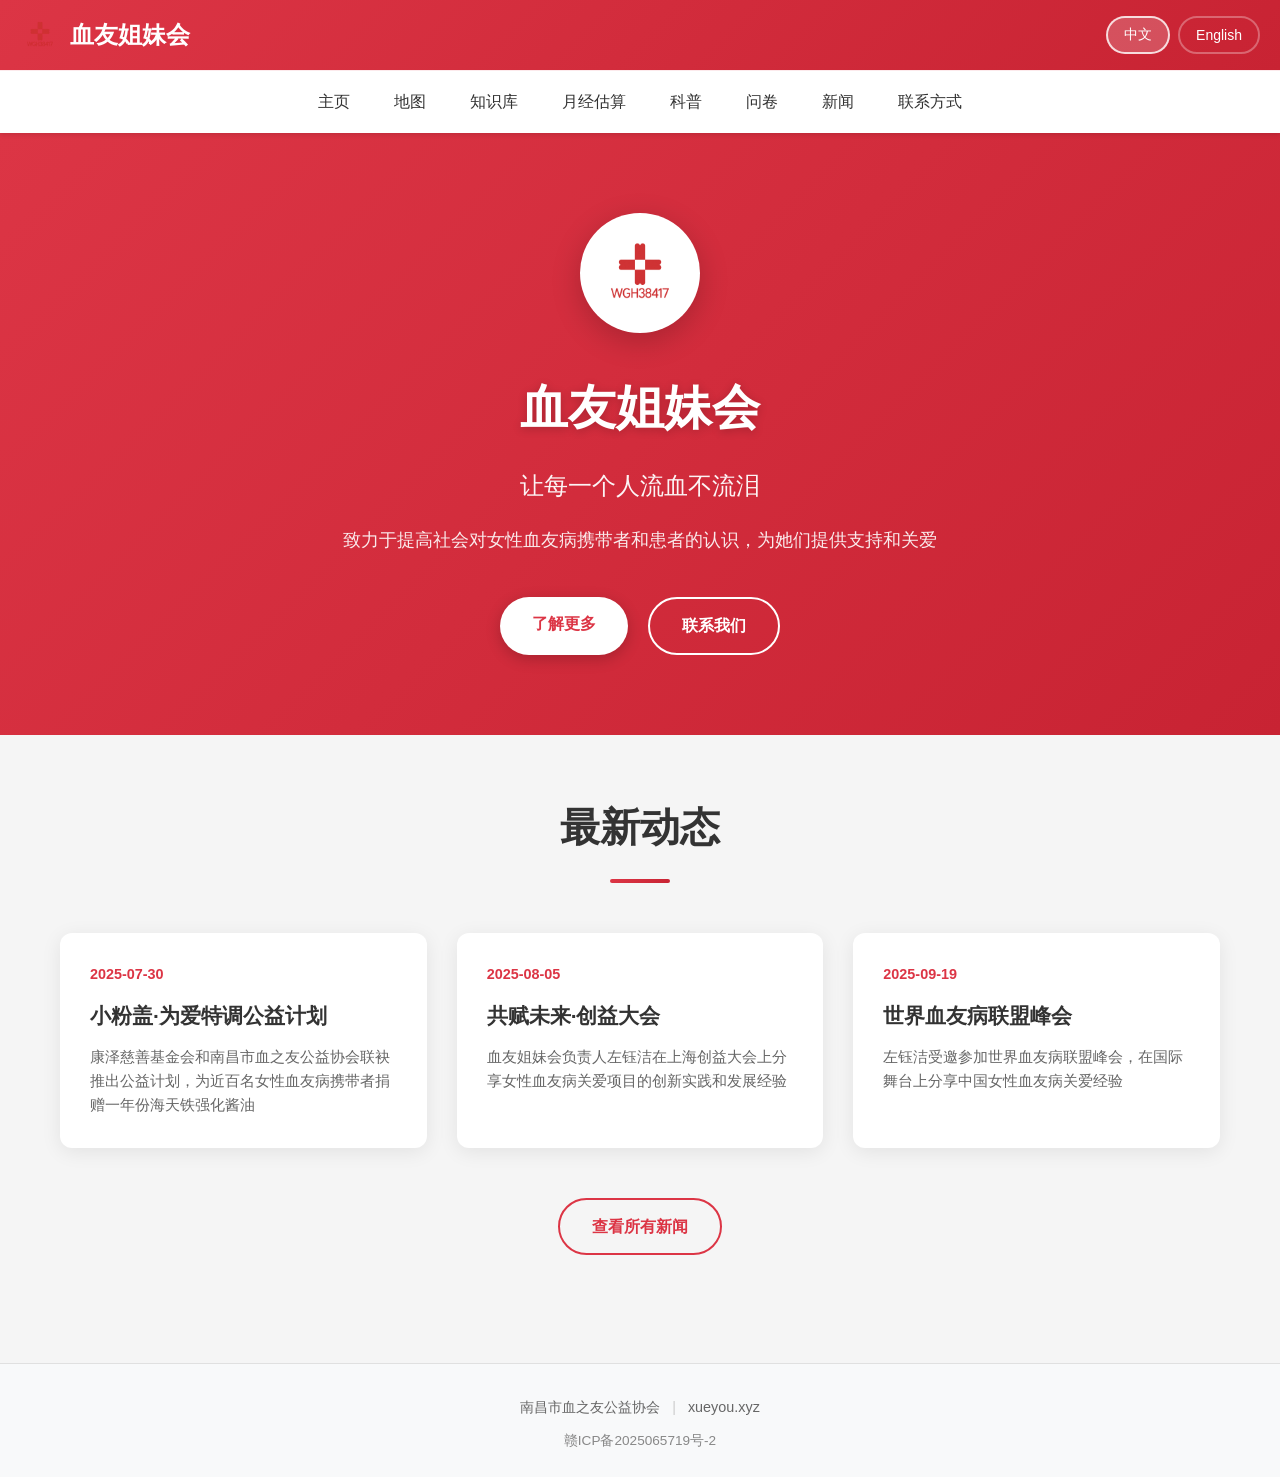
==== commit 63dd593d: "Add files via upload" ====
--- a/index.html
+++ b/index.html
@@ -1,2220 +1,103 @@
 <!DOCTYPE html>
-<html lang="zh">
+<html lang="zh-CN">
 <head>
-  <meta charset="UTF-8">
-  <title>月经出血量估算器</title>
-  <meta name="viewport" content="width=device-width, initial-scale=1.0">
-  <script src="https://cdn.jsdelivr.net/npm/chart.js"></script>
-  <script src="https://cdn.jsdelivr.net/npm/chartjs-plugin-datalabels@2.0.0"></script>
-  <script src="https://html2canvas.hertzen.com/dist/html2canvas.min.js"></script>
-  <script src="https://cdnjs.cloudflare.com/ajax/libs/jspdf/2.5.1/jspdf.umd.min.js"></script>
-  <style>
-    body { font-family: sans-serif; padding: 0; max-width: 100%; margin: 0; }
-    
-    /* 顶部导航栏样式 */
-    .top-nav {
-      width: 100%;
-      background-color: #fff;
-      box-shadow: 0 2px 4px rgba(0,0,0,0.1);
-      position: sticky;
-      top: 0;
-      z-index: 1000;
-    }
-
-    .logo-bar {
-      display: flex;
-      align-items: center;
-      justify-content: space-between;
-      padding: 10px 20px;
-      background-color: #f8f9fa;
-      border-bottom: 1px solid #eee;
-    }
-
-    .logo-container {
-      display: flex;
-      align-items: center;
-      gap: 10px;
-    }
-
-    .logo-img {
-      height: 40px;
-      width: auto;
-    }
-
-    .logo-text {
-      font-size: 24px;
-      font-weight: bold;
-      color: #e91e63;
-    }
-
-    .language-select {
-      padding: 5px 10px;
-      border: 1px solid #ddd;
-      border-radius: 4px;
-      background-color: white;
-      cursor: pointer;
-    }
-
-    .nav-links {
-      display: flex;
-      align-items: center;
-      justify-content: center;
-      padding: 10px 20px;
-      background-color: #fff;
-      flex-wrap: wrap;
-      gap: 20px;
-    }
-
-    .nav-links a {
-      color: #333;
-      text-decoration: none;
-      padding: 5px 10px;
-      border-radius: 4px;
-      transition: background-color 0.3s;
-    }
-
-    .nav-links a:hover {
-      background-color: #f0f0f0;
-      color: #e91e63;
-    }
-
-    /* 下拉菜单样式 */
-    .dropdown {
-      position: relative;
-      display: inline-block;
-    }
-
-    .dropdown-content {
-      display: none;
-      position: absolute;
-      top: 100%;
-      left: 0;
-      background-color: #fff;
-      min-width: 160px;
-      box-shadow: 0 2px 5px rgba(0,0,0,0.2);
-      border-radius: 4px;
-      z-index: 1100;
-    }
-
-    .dropdown-content a {
-      color: #333;
-      padding: 12px 16px;
-      text-decoration: none;
-      display: block;
-      text-align: left;
-    }
-
-    .dropdown-content a:hover {
-      background-color: #f0f0f0;
-      color: #e91e63;
-    }
-
-    .dropdown:hover .dropdown-content {
-      display: block;
-    }
-
-    /* 移动端适配 */
-    @media (max-width: 768px) {
-      .logo-bar {
-        padding: 10px;
-      }
-
-      .logo-img {
-        height: 30px;
-      }
-
-      .logo-text {
-        font-size: 18px;
-      }
-
-      .nav-links {
-        padding: 5px;
-        gap: 10px;
-        font-size: 14px;
-      }
-      
-      .dropdown-content {
-        min-width: 140px;
-      }
-    }
-
-    /* 原有样式继续保持 */
-    .step { 
-      display: none; 
-      padding: 20px;
-      max-width: 900px;
-      margin: 0 auto;
-    }
-    .active { display: block; }
-    .card-table { display: grid; grid-template-columns: repeat(4, 1fr); gap: 20px; margin-top: 10px; }
-    .card-column { display: flex; flex-direction: column; align-items: center; }
-    .card-label { margin-bottom: 5px; text-align: center; }
-    .card-grid { display: flex; flex-direction: column; gap: 5px; width: 100%; }
-    .card {
-      border: 2px solid #ccc;
-      border-radius: 10px;
-      padding: 10px;
-      text-align: center;
-      cursor: pointer;
-      background-color: #f8f8f8;
-      transition: transform 0.2s;
-      width: 100px;
-      position: relative;
-      padding-right: 25px;
-      word-break: break-word;
-      hyphens: auto;
-    }
-    .card:hover { 
-      transform: scale(1.05); 
-      border-color: #007bff;
-      background-color: #fff5f5;
-    }
-    .card .delete-icon {
-      position: absolute;
-      top: 2px;
-      right: 2px;
-      cursor: pointer;
-      opacity: 0.7;
-      padding: 2px;
-    }
-    .card .delete-icon:hover {
-      opacity: 1;
-    }
-    .used-cards, .cup-entries, .clot-cards {
-      display: flex;
-      flex-wrap: wrap;
-      gap: 5px;
-      margin-top: 10px;
-      padding: 10px;
-      border: 1px dashed #ccc;
-      border-radius: 10px;
-      min-height: 60px;
-    }
-    .used-card, .clot-card, .cup-entry {
-      padding: 5px 10px;
-      background-color: #ffe;
-      border-radius: 6px;
-      border: 1px solid #999;
-      font-size: 14px;
-      cursor: pointer;
-      position: relative;
-      padding-right: 25px;
-    }
-    
-    .used-card:hover, .clot-card:hover, .cup-entry:hover {
-      background-color: #fff5f5;
-    }
-    
-    .used-card .delete-icon, .clot-card .delete-icon, .cup-entry .delete-icon {
-      position: absolute;
-      top: 2px;
-      right: 2px;
-      cursor: pointer;
-      opacity: 0.7;
-      padding: 2px;
-    }
-
-    .used-card .delete-icon:hover, .clot-card .delete-icon:hover, .cup-entry .delete-icon:hover {
-      opacity: 1;
-    }
-    
-    button { margin-top: 20px; padding: 8px 16px; }
-    label { display: block; margin-top: 10px; }
-    input[type="number"] { width: 60px; }
-    select { margin-bottom: 5px; }
-    
-    .button-container {
-      display: flex;
-      gap: 10px;
-      margin-top: 20px;
-      width: 100%;
-    }
-    
-    .prev-button {
-      flex: 1;
-      padding: 8px 16px;
-    }
-    
-    .next-button {
-      flex: 3;
-      padding: 8px 16px;
-    }
-    
-    .save-temp-button {
-      width: 100%;
-      margin-top: 10px;
-      padding: 8px 16px;
-      background-color: #4CAF50;
-      color: white;
-      border: none;
-      border-radius: 4px;
-      cursor: pointer;
-      transition: background-color 0.3s;
-    }
-    
-    .save-temp-button:hover {
-      background-color: #45a049;
-    }
-    
-    .save-temp-button:active {
-      background-color: #3d8b40;
-    }
-    
-    .chart-container {
-      width: 100%;
-      max-width: 1000px;
-      margin: 20px auto;
-      display: flex;
-      gap: 20px;
-    }
-    .chart-wrapper {
-      flex: 1;
-      min-width: 0;
-    }
-    .chart-wrapper.pie-chart {
-      flex: 0 0 300px;
-    }
-    
-    /* 文本框样式 */
-    .message-box {
-      margin: 20px auto;
-      padding: 15px 20px;
-      background-color: #fff5f5;
-      border: 1px solid #ffcdd2;
-      border-radius: 8px;
-      text-align: center;
-      color: #d32f2f;
-      font-size: 14px;
-      line-height: 1.4;
-      max-width: 400px;
-    }
-
-    .probability-box {
-      margin: 15px auto;
-      padding: 12px 20px;
-      background-color: #f3e5f5;
-      border: 1px solid #ce93d8;
-      border-radius: 8px;
-      text-align: center;
-      color: #6a1b9a;
-      font-size: 15px;
-      line-height: 1.4;
-      max-width: 400px;
-    }
-
-    .suggestion-box {
-      margin: 15px auto;
-      padding: 12px 20px;
-      background-color: #e8f5e9;
-      border: 1px solid #a5d6a7;
-      border-radius: 8px;
-      text-align: center;
-      color: #2e7d32;
-      font-size: 15px;
-      line-height: 1.4;
-      max-width: 400px;
-    }
-    
-    @media (max-width: 768px) {
-      body {
-        padding: 10px 0;
-        max-width: 100%;
-        font-size: 14px;
-      }
-      
-      .step {
-        padding: 0 10px;
-      }
-      
-      h2 {
-        font-size: 1.5em;
-        margin: 10px 0;
-        padding: 0 10px;
-      }
-      
-      .chart-container {
-        margin: 10px 0;
-        padding: 0;
-        gap: 15px;
-        flex-direction: column;
-        align-items: center;
-      }
-      
-      .chart-wrapper {
-        width: 100%;
-        padding: 0 10px;
-        box-sizing: border-box;
-      }
-      
-      .chart-wrapper.bar-chart {
-        min-height: 250px;
-      }
-      
-      .chart-wrapper.pie-chart {
-        width: 75%;
-        min-height: 250px;
-      }
-      
-      table {
-        margin: 0 10px;
-        width: calc(100% - 20px);
-        font-size: 12px;
-      }
-      
-      td, th {
-        padding: 4px;
-      }
-      
-      .card-table {
-        grid-template-columns: repeat(2, 1fr);
-        gap: 10px;
-        padding: 0 10px;
-      }
-      
-      .card {
-        width: auto;
-        min-height: 40px;
-        display: flex;
-        flex-direction: column;
-        justify-content: center;
-        font-size: 12px;
-        line-height: 1.2;
-        padding: 5px 25px 5px 5px;
-      }
-      
-      .card-info {
-        display: flex;
-        flex-direction: column;
-        gap: 0px;
-      }
-      
-      .card .delete-icon {
-        top: 50%;
-        right: 5px;
-        transform: translateY(-50%);
-      }
-      
-      select, input[type="number"] {
-        font-size: 16px; /* 防止iOS自动放大 */
-        padding: 8px;
-      }
-      
-      button {
-        font-size: 16px;
-        padding: 10px 20px;
-        width: 100%;
-        margin: 10px 0;
-      }
-      
-      .message-box, .probability-box, .suggestion-box {
-        margin: 15px 10px;
-        padding: 12px 15px;
-        font-size: 13px;
-      }
-    }
-
-    /* 血块卡片容器样式 */
-    .clot-container {
-      margin-top: 20px;
-    }
-    
-    .clot-container h3 {
-      margin-bottom: 10px;
-    }
-    
-    .clot-card-table {
-      display: grid;
-      grid-template-columns: repeat(3, 1fr) !important;
-      gap: 10px;
-      padding: 0 10px;
-    }
-
-    @media (max-width: 768px) {
-      .clot-card-table .card {
-        min-height: 35px;
-        padding: 5px 25px 5px 5px;
-      }
-    }
-
-    .date-display {
-      position: absolute;
-      top: 20px;
-      right: 20px;
-      font-size: 14px;
-      color: #666;
-    }
-    
-    .save-buttons {
-      display: flex;
-      gap: 10px;
-      justify-content: center;
-      margin: 20px auto;
-      padding: 0 10px;
-    }
-    
-    .save-button {
-      padding: 10px 20px;
-      border: none;
-      border-radius: 5px;
-      cursor: pointer;
-      font-size: 14px;
-      transition: background-color 0.3s;
-    }
-    
-    .save-image {
-      background-color: #e3f2fd;
-      color: #1565c0;
-    }
-    
-    .save-pdf {
-      background-color: #fce4ec;
-      color: #c2185b;
-    }
-    
-    .save-button:hover {
-      opacity: 0.9;
-    }
-    
-    /* 涂抹模式相关样式 */
-    .paint-mode-btn {
-      padding: 8px 16px;
-      background-color: #4CAF50;
-      color: white;
-      border: none;
-      border-radius: 4px;
-      cursor: pointer;
-      transition: background-color 0.3s;
-    }
-    
-    .pad-type-buttons {
-      display: flex;
-      gap: 10px;
-      margin-bottom: 15px;
-      flex-wrap: wrap;
-    }
-    
-    .pad-add-btn {
-      flex: 1;
-      min-width: 100px;
-      padding: 8px 16px;
-      background-color: #2196F3;
-      color: white;
-      border: none;
-      border-radius: 4px;
-      cursor: pointer;
-      transition: background-color 0.3s;
-    }
-    
-    .pad-add-btn:hover {
-      background-color: #1976D2;
-    }
-    
-    .pad-canvas-container {
-      position: relative;
-      width: 200px;
-      background: #fff;
-      border: 1px solid #ccc;
-      border-radius: 8px;
-      overflow: hidden;
-      padding-bottom: 40px;
-    }
-    
-    .pad-info {
-      position: absolute;
-      bottom: 0;
-      left: 0;
-      right: 0;
-      padding: 8px;
-      background: #f5f5f5;
-      display: flex;
-      flex-wrap: wrap;
-      gap: 5px;
-      align-items: center;
-    }
-    
-    .pad-info select {
-      flex: 1;
-      min-width: 60px;
-      padding: 4px;
-      border-radius: 4px;
-      border: 1px solid #ccc;
-    }
-    
-    .pad-info span {
-      font-size: 14px;
-      color: #666;
-    }
-
-    .saved-volume {
-      width: 100%;
-      text-align: center;
-      color: #e91e63 !important;
-      font-weight: bold;
-      padding-top: 5px;
-      border-top: 1px dashed #ccc;
-    }
-    
-    .paint-controls {
-      margin: 15px 0;
-      padding: 15px;
-      background-color: #f5f5f5;
-      border-radius: 8px;
-      display: flex;
-      flex-direction: column;
-      gap: 10px;
-    }
-    
-    .paint-color-controls {
-      display: flex;
-      align-items: center;
-      gap: 10px;
-      flex-wrap: wrap;
-    }
-    
-    .pads-container {
-      display: flex;
-      flex-wrap: wrap;
-      gap: 20px;
-      margin-top: 20px;
-    }
-    
-    .pad-canvas {
-      display: block;
-      background: #fff;
-    }
-    
-    .pad-canvas-container .delete-btn {
-      position: absolute;
-      top: 5px;
-      right: 5px;
-      background: rgba(255, 0, 0, 0.8);
-      color: white;
-      border: none;
-      border-radius: 50%;
-      width: 24px;
-      height: 24px;
-      cursor: pointer;
-      display: flex;
-      align-items: center;
-      justify-content: center;
-      font-size: 16px;
-      z-index: 1;
-    }
-    
-    .pad-canvas-container .save-btn {
-      position: absolute;
-      bottom: 5px;
-      right: 5px;
-      background: rgba(76, 175, 80, 0.8);
-      color: white;
-      border: none;
-      border-radius: 4px;
-      padding: 4px 8px;
-      cursor: pointer;
-      font-size: 12px;
-      z-index: 1;
-    }
-    
-    @media (max-width: 768px) {
-      .paint-controls {
-        padding: 10px;
-      }
-      
-      .pad-canvas-container {
-        width: 150px;
-      }
-      
-      .paint-color-controls {
-        flex-direction: column;
-        align-items: flex-start;
-      }
-      
-      .paint-color-controls input[type="range"] {
-        width: 100%;
-      }
-    }
-
-    /* QR Code Popup Styles */
-    .nav-link-container {
-      position: relative; /* Needed for absolute positioning of the popup */
-      display: inline-block; /* Keep links inline but allow relative positioning */
-    }
-
-    .qr-popup {
-      display: none; /* Hidden by default */
-      position: absolute;
-      top: 100%; /* Position below the link */
-      left: 50%;
-      transform: translateX(-50%); /* Center horizontally */
-      margin-top: 5px; /* Space between link and popup */
-      background-color: white;
-      padding: 10px;
-      border: 1px solid #ccc;
-      border-radius: 6px;
-      box-shadow: 0 4px 8px rgba(0,0,0,0.15);
-      text-align: center;
-      z-index: 1100; /* Ensure it's above other content */
-      white-space: nowrap; /* Prevent wrapping */
-    }
-
-    .qr-popup img {
-      display: block;
-      max-width: 100px; /* Adjust size as needed */
-      height: auto;
-      margin-bottom: 5px;
-    }
-
-    .qr-popup span {
-      font-size: 12px;
-      color: #555;
-    }
-
-    /* Show popup on hover */
-    .nav-link-container:hover .qr-popup {
-      display: block;
-    }
-
-    .message-box-container {
-      max-width: 100%;
-      padding: 15px;
-      margin: 0 auto;
-      display: flex;
-      flex-direction: column;
-      gap: 20px;
-      box-sizing: border-box;
-    }
-
-    .message-box {
-      background-color: #f8f9fa;
-      border-radius: 8px;
-      padding: 20px;
-      box-shadow: 0 2px 4px rgba(0,0,0,0.1);
-      width: 100%;
-      box-sizing: border-box;
-      max-width: 800px;
-      margin: 0 auto;
-    }
-
-    .message-box p {
-      margin-bottom: 10px;
-      line-height: 1.6;
-      word-wrap: break-word;
-      overflow-wrap: break-word;
-    }
-
-    @media (max-width: 768px) {
-      .message-box-container {
-        padding: 10px;
-        width: 100%;
-      }
-
-      .message-box {
-        padding: 15px;
-        width: 100%;
-        max-width: 100%;
-      }
-
-      .message-box p {
-        font-size: 14px;
-      }
-    }
-
-    .qr-code-trigger {
-      color: #007bff;
-      cursor: pointer;
-      text-decoration: underline;
-    }
-
-    .qr-code-modal {
-      display: none;
-      position: fixed;
-      top: 0;
-      left: 0;
-      width: 100%;
-      height: 100%;
-      background-color: rgba(0,0,0,0.5);
-      z-index: 1000;
-    }
-
-    .qr-code-content {
-      position: relative;
-      background-color: white;
-      margin: 15% auto;
-      padding: 20px;
-      width: 300px;
-      border-radius: 8px;
-    }
-
-    .close-modal {
-      position: absolute;
-      right: 10px;
-      top: 5px;
-      font-size: 24px;
-      cursor: pointer;
-    }
-
-    .image-section {
-      text-align: center;
-      margin: 30px 0;
-    }
-
-    .responsive-image {
-      max-width: 100%;
-      height: auto;
-      border-radius: 8px;
-      margin-bottom: 20px;
-    }
-
-    .download-btn {
-      background-color: #28a745;
-      color: white;
-      border: none;
-      padding: 10px 20px;
-      border-radius: 5px;
-      cursor: pointer;
-      font-size: 16px;
-      transition: background-color 0.3s;
-    }
-
-    .download-btn:hover {
-      background-color: #218838;
-    }
-
-    @media (max-width: 768px) {
-      .message-box {
-        padding: 15px;
-      }
-    }
-  </style>
+    <meta charset="UTF-8">
+    <meta name="viewport" content="width=device-width, initial-scale=1.0, maximum-scale=1.0, user-scalable=no">
+    <title data-zh="血友姐妹会 - 让每一个人流血不流泪" data-en="Hemophilia Sisters - No Tears for Bleeding">血友姐妹会 - 让每一个人流血不流泪</title>
+    <link rel="stylesheet" href="style.css">
 </head>
 <body>
-  <!-- 顶部导航栏 -->
-  <nav class="top-nav">
-    <div class="logo-bar">
-      <div class="logo-container">
-        <img src="logo.png" alt="血友姐妹会" class="logo-img">
-        <a href="http://47.122.118.186/home" style="text-decoration: none;"><span class="logo-text">血友姐妹会</span></a>
-      </div>
-      <select class="language-select" onchange="changeLanguage(this.value)">
-        <option value="zh">中文</option>
-        <option value="en">English</option>
-      </select>
-    </div>
-    <div class="nav-links">
-      <a href="http://47.122.118.186/home">主页</a>
-      <div class="dropdown">
-        <a href="#">科普</a>
-        <div class="dropdown-content">
-          <a href="http://47.122.118.186/education">科普图文</a>
-          <a href="http://47.122.118.186/video">视频播放</a>
-          <a href="http://47.122.118.186/file">资料下载</a>
+    <!-- 导航栏 -->
+    <nav class="top-nav">
+        <div class="logo-bar">
+            <div class="logo-container">
+                <img src="logo.png" alt="血友姐妹会" class="logo-img">
+                <a href="index.html" style="text-decoration: none;">
+                    <span class="logo-text" data-zh="血友姐妹会" data-en="Hemophilia Sisters">血友姐妹会</span>
+                </a>
+            </div>
+            <div class="nav-controls">
+                <div class="language-switch">
+                    <button id="lang-zh" class="lang-btn active">中文</button>
+                    <button id="lang-en" class="lang-btn">English</button>
+                </div>
+            </div>
         </div>
-      </div>
-      <a href="http://47.122.118.186/map">检测地图</a>
-      <div class="nav-link-container">
-        <a href="https://lxi.me/3Xr9Bq">问卷跳转</a>
-        <div class="qr-popup">
-          <img src="qrcode.png" alt="问卷二维码">
-          <span>血友病女性出血评估</span>
+        <div class="nav-links">
+            <a href="../home/" data-zh="主页" data-en="Home">主页</a>
+            <a href="../map/" data-zh="地图" data-en="Map Tool">地区</a>
+            <a href="https://ima.qq.com/wiki/?shareId=bdfa0317e16a8a3890ff9c7ac4811369bda5affce903b96b756f13693a5623a7" target="https://ima.qq.com/wiki/?shareId=bdfa0317e16a8a3890ff9c7ac4811369bda5affce903b96b756f13693a5623a7" data-zh="知识库" data-en="Knowledge Base">知识库</a>
+            <a href="../period/" data-zh="月经估算" data-en="Period Calculator">月经估算</a>
+            <a href="../education/" data-zh="科普" data-en="Education">科普</a>            
+            <a href="../quiz/" data-zh="问卷" data-en="Questionnaires">问卷</a>
+            <a href="../news/" data-zh="新闻" data-en="News">新闻</a>
+            <a href="../contact/" data-zh="联系方式" data-en="Contact">联系方式</a>
+        </div>
+    </nav>
 
+    <!-- 主要内容 -->
+    <main class="main">
+        <!-- Hero区域 -->
+        <section class="hero">
+            <div class="hero-content">
+                <img src="logo.png" alt="血友姐妹会" class="hero-logo">
+                <h1 class="hero-title" data-zh="血友姐妹会" data-en="Hemophilia Sisters">血友姐妹会</h1>
+                <p class="hero-subtitle" data-zh="让每一个人流血不流泪" data-en="No Tears for Bleeding">让每一个人流血不流泪</p>
+                <p class="hero-description" data-zh="致力于提高社会对女性血友病携带者和患者的认识，为她们提供支持和关爱" data-en="Dedicated to raising awareness of female hemophilia carriers and patients, providing support and care">致力于提高社会对女性血友病携带者和患者的认识，为她们提供支持和关爱</p>
+                <div class="hero-buttons">
+                    <a href="../news/" class="btn btn-primary" data-zh="了解更多" data-en="Learn More">了解更多</a>
+                    <a href="../contact/" class="btn btn-secondary" data-zh="联系我们" data-en="Contact Us">联系我们</a>
+                </div>
+            </div>
+        </section>
 
+        <!-- 最新动态 -->
+        <section class="news-section">
+            <h2 class="section-title" data-zh="最新动态" data-en="Latest News">最新动态</h2>
+            <div class="news-grid">
+                <!-- 新闻1 -->
+                <a href="../news/#20250730" class="news-card">
+                    <div class="news-date">2025-07-30</div>
+                    <h3 class="news-title" data-zh="小粉盖·为爱特调公益计划" data-en="Pink Cap Charity Program">小粉盖·为爱特调公益计划</h3>
+                    <p class="news-excerpt" data-zh="康泽慈善基金会和南昌市血之友公益协会联袂推出公益计划，为近百名女性血友病携带者捐赠一年份海天铁强化酱油" data-en="Kangze Charity Foundation and Nanchang Hemophilia Association jointly launched a charity program">康泽慈善基金会和南昌市血之友公益协会联袂推出公益计划，为近百名女性血友病携带者捐赠一年份海天铁强化酱油</p>
+                </a>
+
+                <!-- 新闻2 -->
+                <a href="../news/#20250805" class="news-card">
+                    <div class="news-date">2025-08-05</div>
+                    <h3 class="news-title" data-zh="共赋未来·创益大会" data-en="Innovation for Good Conference">共赋未来·创益大会</h3>
+                    <p class="news-excerpt" data-zh="血友姐妹会负责人左钰洁在上海创益大会上分享女性血友病关爱项目的创新实践和发展经验" data-en="Yujie Zuo shared innovative practices of the hemophilia women's care project at Shanghai conference">血友姐妹会负责人左钰洁在上海创益大会上分享女性血友病关爱项目的创新实践和发展经验</p>
+                </a>
+
+                <!-- 新闻3 -->
+                <a href="../news/#20250919" class="news-card">
+                    <div class="news-date">2025-09-19</div>
+                    <h3 class="news-title" data-zh="世界血友病联盟峰会" data-en="WFH Summit">世界血友病联盟峰会</h3>
+                    <p class="news-excerpt" data-zh="左钰洁受邀参加世界血友病联盟峰会，在国际舞台上分享中国女性血友病关爱经验" data-en="Yujie Zuo was invited to WFH Summit to share China's experience in caring for women with hemophilia">左钰洁受邀参加世界血友病联盟峰会，在国际舞台上分享中国女性血友病关爱经验</p>
+                </a>
+            </div>
+            <div class="news-more">
+                <a href="../news/" class="btn btn-outline" data-zh="查看所有新闻" data-en="View All News">查看所有新闻</a>
+            </div>
+        </section>
+    </main>
+
+    <!-- 页脚备案信息 -->
+    <footer class="footer">
+        <div class="footer-content">
+            <p class="footer-text">
+                <span data-zh="南昌市血之友公益协会" data-en="Nanchang Hemophilia Association">南昌市血之友公益协会</span>
+                <span class="footer-separator">|</span>
+                <span>xueyou.xyz</span>
+            </p>
+            <p class="footer-beian">
+                <a href="https://beian.miit.gov.cn" target="_blank" rel="noopener noreferrer">
+                    赣ICP备2025065719号-2
+                </a>
+            </p>
         </div>
+    </footer>
 
-      </div>
-      <a href="http://47.122.118.186/period">月经估算</a>
-      <a href="http://47.122.118.186/news">新闻</a>
-      <a href="http://47.122.118.186/contact">联系方式</a>
-    </div>
-  </nav>
-
-  <!-- 添加语言切换功能的脚本 -->
-  <script>
-    function changeLanguage(lang) {
-      // 这里可以添加语言切换的具体实现
-      console.log('Language changed to:', lang);
-      // TODO: 实现具体的语言切换逻辑
-    }
-  </script>
-
-  <!-- 第一步：选择月经天数和用品 -->
-  <div id="step1" class="step active">
-    <h2>月经出血量评估工具PBAC交互版</h2>
-    <h2>选择月经用品和天数</h2>
-    <label>请选择月经天数：
-      <select id="periodDays">
-        <option value="1">1 天</option><option value="2">2 天</option><option value="3">3 天</option>
-        <option value="4">4 天</option><option value="5" selected>5 天</option><option value="6">6 天</option>
-        <option value="7">7 天</option><option value="8">8 天</option><option value="9">9 天</option><option value="10">10 天</option>
-      </select>
-    </label>
-    <label><input type="checkbox" id="usePad" checked> 使用卫生巾</label>
-    <label><input type="checkbox" id="useTampon"> 使用棉条</label>
-    <label><input type="checkbox" id="useCup"> 使用月经杯</label>
-    <button onclick="startTracking()">开始记录</button>
-  </div>
-
-
-  
-  <div class="message-box-container">
-    <div class="message-box">
-      <p>开发者小红书：<a href="https://www.xiaohongshu.com/user/profile/661948f90000000007007e07" target="qrcode.png">血友姐妹会</a></p>
-      <p>开发者微信：WGH38417</p>
-      <p>本工具目前为开源项目，免费提供使用，禁止用于盈利或商业用途。</p>
-      <p>该工具为静态网页，不会上传或存储用户数据。"暂存"功能未使用 Cookies，而是通过浏览器的 Local Storage 实现。</p>
-      <p>月经出血量评估工具PBAC交互版（本页面）：<a href="http://47.122.118.186/period/" target="_blank">http://47.122.118.186/period/</a></p>
-      
-      <p>月经出血量评估工具PBAC问卷版：<a href="https://lxi.me/eZGwd3" target="https://lxi.me/eZGwd3">https://lxi.me/eZGwd3</a></p>
-
-      <p>月经出血量评估工具PBAC图片版和表格版：见下方👇</p>
-    </div>
-
-    <div class="image-section">
-      <img src="pbac/pbac.png" alt="相关图片" class="responsive-image">
-      <button class="download-btn" onclick="downloadFile()">
-        <i class="fas fa-download"></i> 下载Excel表格文件版
-      </button>
-    </div>
-    <div class="message-box">
-      <p>工具基于 PBAC（Pictorial Blood loss Assessment Tool）设计，所提供的估算结果仅供参考。</p>
-      <p>本工具旨在帮助姐妹记录经期情况，在与医疗服务提供者交流时提供参考，不构成医疗建议。</p>
-      <p>该工具在1990年由Jenny M. HIGHAM等[3]发明，由小红书@血友姐妹会 翻译。</p>
-    </div>
-    <div class="message-box">
-      <p>若您总分 ≥100，提示很有可能月经过多。</p>
-      <p>正常女性月经量是20-60mL。月经过多（HMB）定义为：出血持续超过7天，或每次月经失血量超过80毫升。</p>
-    </div>
-    <div class="message-box">
-      <p>需要注意的是，PBAC估算有局限性，若您估计结果在20-60mL一般可认为您月经量正常；若您估计结果在100mL以上一般认为您月经量过多；</p>
-      <p>但如果在60-100mL，或许不能做出很好的判断，需要称重方法才能精准确定。</p>
-      <p>尽管如此，PBAC仍然是目前月经相关科研中使用最广泛、相关数据最多的一个工具。</p>
-      <p>并且本工具现有的数值并未经过大量的真实数据辅助验证，我们非常欢迎您分享自己的"称量增重"和"染血程度"信息，帮助优化数值。(微信WGH38417)</p>
-    </div>
-    <div class="message-box">
-      <p>超过10%的女性自认为月经正常，但PBAC评分≥100，且伴有缺铁性贫血[1]。</p>
-      <p>PBAC总分≥100，与遗传性出血性疾病（包括血友病A和B、vWD、罕见凝血因子缺乏）呈高度相关，</p>
-      <p>总分≥100的人里有65%存在凝血异常[2]。</p>
-    </div>
-
-    <div class="message-box">
-      <p>若您的填写结果显示≥100 提示很有可能月经过多，建议进一步填写：</p>
-      <p>月经出血问卷PBQ问卷版：<a href="https://lxi.me/2g2Rxu" target="https://lxi.me/2g2Rxu">https://lxi.me/2g2Rxu</a></p>
-      <p>出血评估问卷BAT：<a href="https://lxi.me/4CXHv0" target="https://lxi.me/4CXHv0">https://lxi.me/4CXHv0</a></p>
-      <p>建议前往医院检测血红蛋白、铁蛋白（因为你很有可能缺铁性贫血，而铁蛋白低于30可能是脱发、疲劳、头晕、手脚冰凉、睡眠障碍、月经不调等症状的原因）</p>
-      <p>检测凝血四项、凝血因子、vwf因子（因为有一定的可能性存在凝血功能异常 BAT≥6分可指示凝血障碍）。</p>
-    </div>
-
-    <div class="message-box">
-      <p>参考文献</p>
-      <p>[1]KO J K, LAO T T, CHEUNG V Y, 2021. Pictorial Blood Loss Assessment Chart for evaluating heavy menstrual bleeding in Asian women[J/OL]. Hong Kong Medical Journal, 27(6): 399-404[2022-11-18]. https://www.hkmj.org/system/files/hkmj208743.pdf. DOI:https://doi.org/10.12809/hkmj208743.</p>
-      <p>[2]HALIMEH S, ROTT H, KAPPERT G, 等, 2013. Establishment Of a Reference Range For The Pbac-Score[J/OL]. Blood, 122(21): 4772-4772[2020-10-04]. DOI:https://doi.org/10.1182/blood.v122.21.4772.4772.</p>
-      <p>[3]HIGHAM J M, O'BRIEN P M S, SHAW R W, 1990. Assessment of menstrual blood loss using a pictorial chart[J/OL]. BJOG: An International Journal of Obstetrics and Gynaecology, 97(8): 734-739. DOI:https://doi.org/10.1111/j.1471-0528.1990.tb16249.x.</p>
-    </div>
-  </div>
-</div>
-  <div class="qr-code-modal" id="qrCodeModal">
-    <div class="qr-code-content">
-      <span class="close-modal">&times;</span>
-      <div id="qrcode"></div>
-    </div>
-  </div>
-
-  <!-- 第二步：记录每一天的用品使用 -->
-  <div id="tracker" class="step">
-    <h2>第 <span id="currentDay">1</span> 天</h2>
-    <div id="productSection"></div>
-    <div class="button-container">
-      <button class="prev-button" onclick="prevDay()" id="prevDayBtn" disabled>上一天</button>
-      <button class="next-button" onclick="nextDay()">下一天</button>
-    </div>
-    <button class="save-temp-button" onclick="saveTemp()">暂存数据</button>
-  </div>
-
-  <!-- 第三步：展示统计结果 -->
-  <div id="result" class="step">
-    <div class="date-display"></div>
-    <h2>出血量统计结果</h2>
-    <p>总估计出血量：<span id="totalVolume"></span> ml</p>
-    <div class="probability-box">您有月经出血过多的概率是 <span id="probability"></span>%</div>
-    <div class="suggestion-box"><span id="suggestion"></span></div>
-    <div class="message-box">谢谢您的使用。估算结果仅供参考，不构成医疗建议，如有任何健康疑问，请咨询专业医生。</div>
-    <div class="chart-container">
-      <div class="chart-wrapper bar-chart">
-        <canvas id="barChart"></canvas>
-      </div>
-      <div class="chart-wrapper pie-chart">
-        <canvas id="pieChart"></canvas>
-      </div>
-    </div>
-    <table border="1" cellpadding="5">
-      <thead>
-        <tr>
-          <th>天数</th>
-          <th>用品数量</th>
-          <th>估计出血量 (ml)</th>
-          <th>详情</th>
-        </tr>
-      </thead>
-      <tbody id="resultTable"></tbody>
-    </table>
-    <div class="save-buttons">
-      <button class="save-button save-image" onclick="saveAsImage()">保存报告为图片</button>
-      <button class="save-button save-pdf" onclick="saveAsPDF()">保存报告为PDF</button>
-    </div>
-    <div class="message-box">
-      <p>若您的填写结果显示≥100 提示很有可能月经过多，建议进一步填写：</p>
-      <p>月经出血问卷PBQ问卷版：<a href="https://lxi.me/2g2Rxu" target="https://lxi.me/2g2Rxu">https://lxi.me/2g2Rxu</a></p>
-      <p>出血评估问卷BAT：<a href="https://lxi.me/4CXHv0" target="https://lxi.me/4CXHv0">https://lxi.me/4CXHv0</a></p>
-      <p>建议前往医院检测血红蛋白、铁蛋白（因为你很有可能缺铁性贫血，而铁蛋白低于30可能是脱发、疲劳、头晕、手脚冰凉、睡眠障碍、月经不调等症状的原因）</p>
-      <p>检测凝血四项、凝血因子、vwf因子（因为有一定的可能性存在凝血功能异常 BAT≥6分可指示凝血障碍）。</p>
-    </div>
-    <div class="message-box">
-      <p>工具基于 PBAC（Pictorial Blood loss Assessment Tool）设计，所提供的估算结果仅供参考。</p>
-      <p>本工具旨在帮助姐妹记录经期情况，在与医疗服务提供者交流时提供参考，不构成医疗建议。</p>
-      <p>该工具在1990年由Jenny M. HIGHAM等[3]发明，由小红书@血友姐妹会 翻译。</p>
-    </div>
-    <div class="message-box">
-      <p>正常女性月经量是20-60mL。月经过多（HMB）定义为：出血持续超过7天，或每次月经失血量超过80毫升。</p>
-    </div>
-    <div class="message-box">
-      <p>需要注意的是，PBAC估算有局限性，若您估计结果在20-60mL一般可认为您月经量正常；若您估计结果在100mL以上一般认为您月经量过多；</p>
-      <p>但如果在60-100mL，或许不能做出很好的判断，需要称重方法才能精准确定。</p>
-      <p>尽管如此，PBAC仍然是目前月经相关科研中使用最广泛、相关数据最多的一个工具。</p>
-      <p>并且本工具现有的数值并未经过大量的真实数据辅助验证，我们非常欢迎您分享自己的"称量增重"和"染血程度"信息，帮助优化数值。(微信WGH38417)</p>
-    </div>
-    <div class="message-box">
-      <p>超过10%的女性自认为月经正常，但PBAC评分≥100，且伴有缺铁性贫血[1]。</p>
-      <p>PBAC总分≥100，与遗传性出血性疾病（包括血友病A和B、vWD、罕见凝血因子缺乏）呈高度相关，</p>
-      <p>总分≥100的人里有65%存在凝血异常[2]。</p>
-    </div>
-    <div class="message-box">
-      <p>参考文献</p>
-      <p>[1]KO J K, LAO T T, CHEUNG V Y, 2021. Pictorial Blood Loss Assessment Chart for evaluating heavy menstrual bleeding in Asian women[J/OL]. Hong Kong Medical Journal, 27(6): 399-404[2022-11-18]. https://www.hkmj.org/system/files/hkmj208743.pdf. DOI:https://doi.org/10.12809/hkmj208743.</p>
-      <p>[2]HALIMEH S, ROTT H, KAPPERT G, 等, 2013. Establishment Of a Reference Range For The Pbac-Score[J/OL]. Blood, 122(21): 4772-4772[2020-10-04]. DOI:https://doi.org/10.1182/blood.v122.21.4772.4772.</p>
-      <p>[3]HIGHAM J M, O'BRIEN P M S, SHAW R W, 1990. Assessment of menstrual blood loss using a pictorial chart[J/OL]. BJOG: An International Journal of Obstetrics and Gynaecology, 97(8): 734-739. DOI:https://doi.org/10.1111/j.1471-0528.1990.tb16249.x.</p>
-    </div>
-
-
-  </div>
-
-  <script>
-    // 注册Chart.js数据标签插件
-    Chart.register(ChartDataLabels);
-
-    // 各类用品数据定义
-    const padTypes = ['日用', '夜用', '安心裤', '护垫'];
-    const tamponTypes = ['迷你', '常规', '大号', '加大'];
-    const saturationLevels = ['染了一点', '染了一半', '全染红'];
-    const padVolumes = {
-      '日用': {
-        '短': { '染了一点': 1, '染了一半': 4, '全染红': 15, 'maxCapacity': 15 },
-        '中': { '染了一点': 1, '染了一半': 5, '全染红': 20, 'maxCapacity': 20 },
-        '长': { '染了一点': 2, '染了一半': 7, '全染红': 25, 'maxCapacity': 25 }
-      },
-      '夜用': {
-        '短': { '染了一点': 1, '染了一半': 5, '全染红': 20, 'maxCapacity': 20 },
-        '中': { '染了一点': 2, '染了一半': 6, '全染红': 25, 'maxCapacity': 25 },
-        '长': { '染了一点': 2, '染了一半': 7, '全染红': 30, 'maxCapacity':30 }
-      },
-      '安心裤': {
-        '短': { '染了一点': 1.5, '染了一半': 6, '全染红': 30, 'maxCapacity': 30 },
-        '中': { '染了一点': 2, '染了一半': 7, '全染红': 35, 'maxCapacity': 35 },
-        '长': { '染了一点': 2, '染了一半': 8, '全染红': 40, 'maxCapacity': 40 }
-      },
-      '护垫': {
-        '短': { '染了一点': 0.5, '染了一半': 1, '全染红': 5, 'maxCapacity': 5 },
-        '中': { '染了一点': 0.5, '染了一半': 2, '全染红': 10, 'maxCapacity': 10 },
-        '长': { '染了一点': 0.5, '染了一半': 3, '全染红': 15, 'maxCapacity': 15 }
-      }
-    };
-    const tamponVolumes = {
-      '迷你': {
-        '低': { '染了一点': 0.5, '染了一半': 5, '全染红': 5 },
-        '中': { '染了一点': 0.5, '染了一半': 10, '全染红': 10 },
-        '高': { '染了一点': 0.5, '染了一半': 15, '全染红': 15 }
-      },
-      '常规': {
-        '低': { '染了一点': 1, '染了一半': 4, '全染红': 15 },
-        '中': { '染了一点': 1, '染了一半': 5, '全染红': 20},
-        '高': { '染了一点': 2, '染了一半': 7, '全染红': 25 }
-      },
-      '大号': {
-        '低': { '染了一点': 1, '染了一半': 5, '全染红': 20},
-        '中': { '染了一点': 2, '染了一半': 6, '全染红': 25 },
-        '高': { '染了一点': 2, '染了一半': 7, '全染红': 30 }
-      },
-      '加大': {
-        '低': { '染了一点': 1.5, '染了一半': 6, '全染红': 30},
-        '中': { '染了一点': 2, '染了一半': 7, '全染红': 35},
-        '高': { '染了一点': 2, '染了一半': 8, '全染红': 40}
-      },
-    };
-
-    const clotOptions = [
-      { label: "小血块", volume: 1 },
-      { label: "中血块", volume: 5 },
-      {label:"血崩", volume:5}
-
-    ];
-
-    // 状态变量
-    let currentDay = 1;
-    let totalDays = 5;
-    let data = [];
-
-    // 页面加载时检查是否有暂存数据
-    window.onload = function() {
-      const savedData = localStorage.getItem('menstrualData');
-      if (savedData) {
-        const parsed = JSON.parse(savedData);
-        if (confirm('检测到暂存的数据，是否要恢复？')) {
-          data = parsed.data;
-          currentDay = parsed.currentDay;
-          totalDays = parsed.totalDays;
-          
-          // 恢复复选框状态
-          document.getElementById('usePad').checked = parsed.usePad;
-          document.getElementById('useTampon').checked = parsed.useTampon;
-          document.getElementById('useCup').checked = parsed.useCup;
-          
-          // 如果在第一步，直接跳转到追踪界面
-          if (document.getElementById('step1').classList.contains('active')) {
-            document.getElementById('step1').classList.remove('active');
-            document.getElementById('tracker').classList.add('active');
-          }
-          
-          // 更新界面
-          showDay();
-          // 更新所有类型的已使用卡片显示
-          updateUsed('pad');
-          updateUsed('tampon');
-          updateUsed('clot');
-          // 更新月经杯数据显示
-          if (parsed.useCup && data[currentDay - 1].cups && data[currentDay - 1].cups.length > 0) {
-            const container = document.getElementById('cupEntries');
-            if (container) {
-              container.innerHTML = '';
-              data[currentDay - 1].cups.forEach(cup => {
-                const div = document.createElement('div');
-                div.className = 'cup-entry';
-                div.innerHTML = `
-                  <div style="text-align: center">
-                    <button onclick="adjustCupVolume(this, 5)" style="margin: 2px; padding: 2px 8px">+5mL</button>
-                    <button onclick="adjustCupVolume(this, 1)" style="margin: 2px; padding: 2px 8px">+1mL</button>
-                  </div>
-                  <input type="number" value="${cup.volume}" min="0" placeholder="ml" style="margin: 5px 0">
-                  <div style="text-align: center">
-                    <button onclick="adjustCupVolume(this, -1)" style="margin: 2px; padding: 2px 8px">-1mL</button>
-                    <button onclick="adjustCupVolume(this, -5)" style="margin: 2px; padding: 2px 8px">-5mL</button>
-                  </div>
-                `;
-                container.appendChild(div);
-              });
-            }
-          }
-          // 更新上一天按钮状态
-          document.getElementById('prevDayBtn').disabled = currentDay === 1;
-        } else {
-          // 如果用户选择不恢复，则清除暂存数据
-          localStorage.removeItem('menstrualData');
-        }
-      }
-    };
-
-    // 暂存数据功能
-    function saveTemp() {
-      const saveData = {
-        data: data,
-        currentDay: currentDay,
-        totalDays: totalDays,
-        usePad: document.getElementById('usePad').checked,
-        useTampon: document.getElementById('useTampon').checked,
-        useCup: document.getElementById('useCup').checked,
-        timestamp: new Date().toLocaleString()
-      };
-      
-      localStorage.setItem('menstrualData', JSON.stringify(saveData));
-      
-      // 显示保存成功提示
-      const tempMsg = document.createElement('div');
-      tempMsg.style.cssText = `
-        position: fixed;
-        top: 50%;
-        left: 50%;
-        transform: translate(-50%, -50%);
-        background-color: rgba(76, 175, 80, 0.9);
-        color: white;
-        padding: 15px 30px;
-        border-radius: 5px;
-        z-index: 1000;
-      `;
-      tempMsg.textContent = '数据暂存成功！';
-      document.body.appendChild(tempMsg);
-      
-      // 2秒后移除提示
-      setTimeout(() => {
-        tempMsg.remove();
-      }, 2000);
-    }
-
-    // 初始化记录
-    function startTracking() {
-      totalDays = parseInt(document.getElementById('periodDays').value);
-      data = Array.from({ length: totalDays }, () => ({ pads: [], tampons: [], cups: [], clots: [] }));
-      document.getElementById('step1').classList.remove('active');
-      document.getElementById('tracker').classList.add('active');
-      document.querySelector('.message-box-container').style.display = 'none'; // 隐藏说明文字和图片
-      currentDay = 1;
-      showDay();
-    }
-
-    // 渲染当天记录界面
-    function showDay() {
-      document.getElementById('currentDay').innerText = currentDay;
-      // 更新上一天按钮状态
-      document.getElementById('prevDayBtn').disabled = currentDay === 1;
-      const section = document.getElementById('productSection');
-      section.innerHTML = '';
-
-      if (document.getElementById('usePad').checked) {
-        section.innerHTML += `
-          <div style="display: flex; justify-content: space-between; align-items: center;">
-            <h3>卫生巾</h3>
-            <button id="togglePaintMode" onclick="togglePaintMode()" class="paint-mode-btn">涂抹模式(尚未完善)</button>
-          </div>
-          <div id="padCardsSection">
-            <div class="card-table">` +
-          padTypes.map(type => `
-            <div class="card-column">
-              <label class="card-label">${type} 长度
-                <select id="padLength_${type}" onchange="updatePadCards('${type}')">
-                  ${Object.keys(padVolumes[type]).map(len => `<option value="${len}" ${len === '中' ? 'selected' : ''}>${len}</option>`).join('')}
-                </select>
-              </label>
-              <div class="card-grid" id="padCards_${type}"></div>
-            </div>
-          `).join('') + '</div><div class="used-cards" id="padUsed"></div></div>' +
-          '<div id="paintModeSection" style="display: none;">' +
-          '<div class="paint-controls">' +
-          '<div class="pad-type-buttons">' +
-          padTypes.map(type => 
-            `<button onclick="addNewPad('${type}')" class="pad-add-btn">添加${type}</button>`
-          ).join('') +
-          '</div>' +
-          '<div class="paint-color-controls">' +
-          '<label>涂抹颜色：</label>' +
-          '<input type="color" id="paintColor" value="#ff0000">' +
-          '<label>笔刷大小：</label>' +
-          '<input type="range" id="brushSize" min="1" max="20" value="5">' +
-          '</div>' +
-          '</div>' +
-          '<div id="padsContainer" class="pads-container"></div>' +
-          '</div>';
-      }
-
-      if (document.getElementById('useTampon').checked) {
-        section.innerHTML += '<h3>棉条</h3><div class="card-table">' +
-          tamponTypes.map(type => `
-            <div class="card-column">
-              <label class="card-label">${type} 吸收能力
-                <select id="tamponAbsorbency_${type}" onchange="updateTamponCards('${type}')">
-                  ${Object.keys(tamponVolumes[type]).map(level => `<option value="${level}" ${level === '中' ? 'selected' : ''}>${level}</option>`).join('')}
-                </select>
-              </label>
-              <div class="card-grid" id="tamponCards_${type}"></div>
-            </div>
-          `).join('') + '</div><div class="used-cards" id="tamponUsed"></div>';
-      }
-
-      if (document.getElementById('useCup').checked) {
-        section.innerHTML += '<h3>月经杯</h3><button onclick="addCup()">+ 添加杯子</button>';
-        section.innerHTML += '<div class="cup-entries" id="cupEntries"></div>';
-      }
-
-      section.innerHTML += '<div class="clot-container"><h3>血块</h3><div class="clot-card-table">' + 
-        clotOptions.map(opt => `<div class="card" onclick="addClot('${opt.label}', ${opt.volume})">${opt.label} (${opt.volume}ml)<span class="delete-icon" title="添加">➕</span></div>`).join('') +
-        '</div><div class="clot-cards" id="clotUsed"></div></div>';
-
-      padTypes.forEach(type => updatePadCards(type));
-      tamponTypes.forEach(type => updateTamponCards(type));
-      updateUsed('pad');
-      updateUsed('tampon');
-      updateUsed('clot');
-    }
-
-    function updatePadCards(type) {
-      const container = document.getElementById(`padCards_${type}`);
-      const selected = document.getElementById(`padLength_${type}`).value;
-      container.innerHTML = saturationLevels.map(level => {
-        const vol = padVolumes[type][selected][level];
-        const isMobile = window.innerWidth <= 768;
-        const content = isMobile ? 
-          `<div class="card-info">
-            <div>${type}</div>
-            <div>${level}</div>
-            <div>${vol}ml</div>
-           </div>` :
-          `${type} ${level} (${vol}ml)`;
-        return `<div class="card" onclick="addPad('${type}', '${selected}', '${level}', ${vol})">${content}<span class="delete-icon" title="添加">➕</span></div>`;
-      }).join('');
-    }
-
-    function updateTamponCards(type) {
-      const container = document.getElementById(`tamponCards_${type}`);
-      const selected = document.getElementById(`tamponAbsorbency_${type}`).value;
-      container.innerHTML = saturationLevels.map(level => {
-        const vol = tamponVolumes[type][selected][level];
-        const isMobile = window.innerWidth <= 768;
-        const content = isMobile ? 
-          `<div class="card-info">
-            <div>${type}</div>
-            <div>${level}</div>
-            <div>${vol}ml</div>
-           </div>` :
-          `${type} ${level} (${vol}ml)`;
-        return `<div class="card" onclick="addTampon('${type}', '${selected}', '${level}', ${vol})">${content}<span class="delete-icon" title="添加">➕</span></div>`;
-      }).join('');
-    }
-
-    function addPad(type, length, level, volume) {
-      data[currentDay - 1].pads.push({ type, length, level, volume });
-      updateUsed('pad');
-    }
-    function addTampon(type, absorbency, level, volume) {
-      data[currentDay - 1].tampons.push({ type, absorbency, level, volume });
-      updateUsed('tampon');
-    }
-    function addClot(label, volume) {
-      data[currentDay - 1].clots.push({ label, volume });
-      updateUsed('clot');
-    }
-
-    function updateUsed(productType) {
-      const usedContainer = document.getElementById(`${productType}Used`);
-      const list = data[currentDay - 1][`${productType}s`];
-      usedContainer.innerHTML = list.map((item, i) => {
-        let label = '';
-        if (productType === 'pad') {
-          label = `${item.type} ${item.length} ${item.level} (${item.volume}ml)`;
-        } else if (productType === 'tampon') {
-          label = `${item.type} ${item.absorbency} ${item.level} (${item.volume}ml)`;
-        } else {
-          label = `${item.label} (${item.volume}ml)`;
-        }
-        return `<div class="clot-card" onclick="removeItem('${productType}', ${i})">${label}<span class="delete-icon" title="删除">❌</span></div>`;
-      }).join('');
-    }
-
-    function removeItem(type, index) {
-      data[currentDay - 1][`${type}s`].splice(index, 1);
-      updateUsed(type);
-    }
-
-    function addCup() {
-      const container = document.getElementById('cupEntries');
-      const div = document.createElement('div');
-      div.className = 'cup-entry';
-      
-      // 添加+5和+1按钮
-      const topButtonGroup = document.createElement('div');
-      topButtonGroup.style.textAlign = 'center';
-      topButtonGroup.innerHTML = `
-        <button onclick="adjustCupVolume(this, 5)" style="margin: 2px; padding: 2px 8px">+5mL</button>
-        <button onclick="adjustCupVolume(this, 1)" style="margin: 2px; padding: 2px 8px">+1mL</button>
-      `;
-      div.appendChild(topButtonGroup);
-
-      // 输入框
-      const input = document.createElement('input');
-      input.type = 'number';
-      input.value = '0';
-      input.min = '0';
-      input.placeholder = 'ml';
-      input.style.margin = '5px 0';
-      input.addEventListener('input', updateCup);
-      div.appendChild(input);
-
-      // 添加-1和-5按钮
-      const bottomButtonGroup = document.createElement('div');
-      bottomButtonGroup.style.textAlign = 'center';
-      bottomButtonGroup.innerHTML = `
-        <button onclick="adjustCupVolume(this, -1)" style="margin: 2px; padding: 2px 8px">-1mL</button>
-        <button onclick="adjustCupVolume(this, -5)" style="margin: 2px; padding: 2px 8px">-5mL</button>
-      `;
-      div.appendChild(bottomButtonGroup);
-
-      container.appendChild(div);
-      updateCup();
-    }
-
-    function adjustCupVolume(button, delta) {
-      const cupEntry = button.closest('.cup-entry');
-      const input = cupEntry.querySelector('input');
-      const newValue = Math.max(0, parseFloat(input.value || 0) + delta);
-      input.value = newValue;
-      updateCup();
-    }
-
-    function updateCup() {
-      const inputs = document.querySelectorAll('#cupEntries input');
-      const volumes = Array.from(inputs).map(i => parseFloat(i.value) || 0);
-      data[currentDay - 1].cups = volumes.map(v => ({ label: `杯 ${v}ml`, volume: v }));
-    }
-
-    function nextDay() {
-      processVisiblePads(); // Process and clear pads before moving
-      if (currentDay < totalDays) {
-        currentDay++;
-        showDay();
-        document.getElementById('prevDayBtn').disabled = false;
-      } else {
-        showResult();
-      }
-    }
-
-    function prevDay() {
-      processVisiblePads(); // Process and clear pads before moving
-      if (currentDay > 1) {
-        currentDay--;
-        showDay();
-        document.getElementById('prevDayBtn').disabled = currentDay === 1;
-      }
-    }
-
-    function formatDate(date) {
-      const year = date.getFullYear();
-      const month = String(date.getMonth() + 1).padStart(2, '0');
-      const day = String(date.getDate()).padStart(2, '0');
-      return `${year}年${month}月${day}日`;
-    }
-
-    async function saveAsImage() {
-      try {
-        const resultDiv = document.getElementById('result');
-        // 临时调整样式以确保完整捕获
-        const originalStyle = resultDiv.style.cssText;
-        resultDiv.style.cssText = `
-          padding: 40px;
-          background: white;
-          width: ${window.innerWidth <= 768 ? '100%' : '900px'};
-          margin: 0 auto;
-          position: relative;
-          box-sizing: border-box;
-        `;
-
-        const canvas = await html2canvas(resultDiv, {
-          scale: 2,
-          useCORS: true,
-          logging: false,
-          windowWidth: window.innerWidth <= 768 ? window.innerWidth : 1000,
-          width: window.innerWidth <= 768 ? window.innerWidth : 900,
-          backgroundColor: '#ffffff'
-        });
-        
-        // 恢复原始样式
-        resultDiv.style.cssText = originalStyle;
-
-        // 创建一个新的 a 元素
-        const link = document.createElement('a');
-        // 设置下载文件名
-        const filename = `月经量报告_${formatDate(new Date()).replace(/[年月日]/g, '')}.png`;
-        
-        // 将canvas转换为blob
-        canvas.toBlob(function(blob) {
-          // 创建blob URL
-          const url = URL.createObjectURL(blob);
-          
-          // 尝试在新窗口中打开 Blob URL，浏览器通常会触发下载
-          const newWindow = window.open(url, '_blank');
-          if (!newWindow) {
-            alert('无法打开新窗口，请检查浏览器设置允许弹出窗口。');
-          }
-
-          // 在短时间后释放 URL，确保下载有时间开始
-          setTimeout(() => {
-            URL.revokeObjectURL(url);
-          }, 1000); // 增加延迟确保下载启动
-        }, 'image/png');
-      } catch (error) {
-        alert('保存图片时出错，请重试');
-        console.error('Save image error:', error);
-      }
-    }
-
-    async function saveAsPDF() {
-      try {
-        const resultDiv = document.getElementById('result');
-        // 临时调整样式以确保完整捕获
-        const originalStyle = resultDiv.style.cssText;
-        resultDiv.style.cssText = `
-          padding: ${window.innerWidth <= 768 ? '15px' : '40px'};
-          background: white;
-          width: ${window.innerWidth <= 768 ? '100%' : '900px'};
-          margin: 0 auto;
-          position: relative;
-          box-sizing: border-box;
-        `;
-
-        const canvas = await html2canvas(resultDiv, {
-          scale: 2,
-          useCORS: true,
-          logging: false,
-          windowWidth: window.innerWidth <= 768 ? window.innerWidth : 1000,
-          width: window.innerWidth <= 768 ? window.innerWidth : 900,
-          backgroundColor: '#ffffff'
-        });
-        
-        // 恢复原始样式
-        resultDiv.style.cssText = originalStyle;
-
-        const { jsPDF } = window.jspdf;
-        const imgData = canvas.toDataURL('image/png');
-        
-        // 计算PDF尺寸和边距
-        const pageWidth = 210; // A4宽度(mm)
-        const pageHeight = 297; // A4高度(mm)
-        const margin = window.innerWidth <= 768 ? 10 : 20; // 手机端使用更小的边距
-        
-        // 计算可用区域
-        const usableWidth = pageWidth - (2 * margin);
-        const usableHeight = pageHeight - (2 * margin);
-        
-        // 计算图片缩放后的尺寸
-        const imgRatio = canvas.height / canvas.width;
-        let imgWidth = usableWidth;
-        let imgHeight = imgWidth * imgRatio;
-        
-        // 如果高度超出可用区域，则按高度缩放
-        if (imgHeight > usableHeight) {
-          imgHeight = usableHeight;
-          imgWidth = imgHeight / imgRatio;
-        }
-        
-        // 创建PDF
-        const pdf = new jsPDF({
-          orientation: 'portrait',
-          unit: 'mm',
-          format: 'a4'
-        });
-        
-        // 计算居中位置
-        const x = (pageWidth - imgWidth) / 2;
-        const y = (pageHeight - imgHeight) / 2;
-        
-        // 添加图片
-        pdf.addImage(imgData, 'PNG', x, y, imgWidth, imgHeight);
-
-        // 生成blob
-        const pdfBlob = pdf.output('blob');
-        
-        // 尝试在新窗口中打开 Blob URL，浏览器通常会触发下载
-        const newWindow = window.open(URL.createObjectURL(pdfBlob), '_blank');
-        if (!newWindow) {
-          alert('无法打开新窗口，请检查浏览器设置允许弹出窗口。');
-        }
-
-        // 在短时间后释放 URL，确保下载有时间开始
-        setTimeout(() => {
-          URL.revokeObjectURL(URL.createObjectURL(pdfBlob));
-        }, 1000); // 增加延迟确保下载启动
-      } catch (error) {
-        alert('保存PDF时出错，请重试');
-        console.error('Save PDF error:', error);
-      }
-    }
-
-    // 涂抹模式相关变量和函数
-    let isPaintMode = false;
-    let currentPadId = 0;
-
-    function togglePaintMode() {
-      isPaintMode = !isPaintMode;
-      const btn = document.getElementById('togglePaintMode');
-      const cardsSection = document.getElementById('padCardsSection');
-      const paintSection = document.getElementById('paintModeSection');
-      
-      btn.classList.toggle('active');
-      btn.textContent = isPaintMode ? '返回卡片模式' : '切换涂抹模式';
-      cardsSection.style.display = isPaintMode ? 'none' : 'block';
-      paintSection.style.display = isPaintMode ? 'block' : 'none';
-    }
-
-    // 卫生巾模板图片路径
-    const padTemplates = {
-      '日用': {
-        '短': 'templates/pad_daily_short.png',
-        '中': 'templates/pad_daily_medium.png',
-        '长': 'templates/pad_daily_long.png'
-      },
-      '夜用': {
-        '短': 'templates/pad_night_short.png',
-        '中': 'templates/pad_night_medium.png',
-        '长': 'templates/pad_night_long.png'
-      },
-      '安心裤': {
-        '短': 'templates/pants_short.png',
-        '中': 'templates/pants_medium.png',
-        '长': 'templates/pants_long.png'
-      },
-      '护垫': {
-        '短': 'templates/liner_short.png',
-        '中': 'templates/liner_medium.png',
-        '长': 'templates/liner_long.png'
-      }
-    };
-
-    // 存储模板的非透明像素信息
-    const templatePixels = {};
-
-    // 加载模板图片并计算非透明像素
-    async function loadTemplateImage(type, length) {
-      return new Promise((resolve, reject) => {
-        const img = new Image();
-        img.onload = () => {
-          const tempCanvas = document.createElement('canvas');
-          const canvasWidth = 200; // Target canvas width
-          const canvasHeight = 300; // Target canvas height
-          
-          // Calculate scaling factor to fit image within canvas
-          const scaleX = canvasWidth / img.width;
-          const scaleY = canvasHeight / img.height;
-          const scale = Math.min(scaleX, scaleY, 1); // Don't scale up
-          
-          const scaledWidth = img.width * scale;
-          const scaledHeight = img.height * scale;
-          const offsetX = (canvasWidth - scaledWidth) / 2;
-          const offsetY = (canvasHeight - scaledHeight) / 2;
-          
-          tempCanvas.width = scaledWidth;
-          tempCanvas.height = scaledHeight;
-          const ctx = tempCanvas.getContext('2d');
-          ctx.drawImage(img, 0, 0, scaledWidth, scaledHeight);
-          
-          const imageData = ctx.getImageData(0, 0, scaledWidth, scaledHeight);
-          const pixels = imageData.data;
-          const nonTransparentPixels = new Set();
-          
-          for (let i = 0; i < pixels.length; i += 4) {
-            if (pixels[i + 3] > 0) { // alpha channel > 0
-              const x = Math.round((i / 4) % scaledWidth);
-              const y = Math.round(Math.floor((i / 4) / scaledWidth));
-              nonTransparentPixels.add(`${x},${y}`);
-            }
-          }
-          
-          if (!templatePixels[type]) {
-            templatePixels[type] = {};
-          }
-          templatePixels[type][length] = {
-            image: img, // Keep original image for reference if needed
-            nonTransparentPixels: nonTransparentPixels,
-            totalNonTransparent: nonTransparentPixels.size,
-            scaledWidth: scaledWidth,
-            scaledHeight: scaledHeight,
-            offsetX: offsetX,
-            offsetY: offsetY,
-            scale: scale
-          };
-          
-          resolve(templatePixels[type][length]); // Resolve with the processed template data
-        };
-        img.onerror = reject;
-        img.src = padTemplates[type][length];
-      });
-    }
-
-    async function addNewPad(type) {
-      try {
-        // Check if template exists, load if not (only need default length initially)
-        const initialLength = '中';
-        if (!templatePixels[type]?.[initialLength]) {
-          await loadTemplateImage(type, initialLength);
-        }
-        
-        const container = document.createElement('div');
-        container.className = 'pad-canvas-container';
-        container.id = `pad-container-${currentPadId}`;
-        container.dataset.padId = currentPadId; // Add padId for easier access
-        container.dataset.type = type; // Store type
-        container.dataset.saved = 'false'; // Mark as not manually saved initially
-        
-        const canvas = document.createElement('canvas');
-        canvas.className = 'pad-canvas';
-        canvas.width = 200;
-        canvas.height = 300;
-        canvas.id = `pad-${currentPadId}`;
-        
-        const deleteBtn = document.createElement('button');
-        deleteBtn.className = 'delete-btn';
-        deleteBtn.innerHTML = '×';
-        deleteBtn.onclick = () => {
-             // If manually saved, remove its data entry as well
-            if (container.dataset.saved === 'true') {
-                const padIndex = data[currentDay - 1].pads.findIndex(p => p.padId === container.dataset.padId);
-                if (padIndex > -1) {
-                    data[currentDay - 1].pads.splice(padIndex, 1);
-                    updateUsed('pad');
-                }
-            }
-            container.remove();
-        };
-        
-        const saveBtn = document.createElement('button');
-        saveBtn.className = 'save-btn';
-        saveBtn.textContent = '保存';
-        // Link save button directly to the specific container/padId
-        saveBtn.onclick = () => savePadData(container.dataset.padId);
-        
-        const infoDiv = document.createElement('div');
-        infoDiv.className = 'pad-info';
-        
-        const typeSpan = document.createElement('span');
-        typeSpan.textContent = type;
-        
-        const lengthSelect = document.createElement('select');
-        lengthSelect.id = `pad-length-${currentPadId}`;
-        ['短', '中', '长'].forEach(length => {
-          const option = document.createElement('option');
-          option.value = length;
-          option.textContent = `${length}`;
-          if (length === initialLength) option.selected = true;
-          lengthSelect.appendChild(option);
-        });
-        
-        lengthSelect.onchange = async () => {
-          const selectedLength = lengthSelect.value;
-          // Only load if not already loaded
-          if (!templatePixels[type]?.[selectedLength]) {
-            await loadTemplateImage(type, selectedLength);
-          }
-          // Redraw with new template, potentially clearing previous drawing
-          drawTemplate(canvas, type, selectedLength);
-          // Reset saved status if length changes after save
-          container.dataset.saved = 'false'; 
-          const volumeDisplay = container.querySelector('.saved-volume');
-          if (volumeDisplay) volumeDisplay.remove();
-        };
-
-        // Placeholder for displaying saved volume
-        const volumeDisplaySpan = document.createElement('span');
-        volumeDisplaySpan.className = 'saved-volume';
-        volumeDisplaySpan.style.marginLeft = 'auto'; // Push to the right
-        
-        infoDiv.appendChild(typeSpan);
-        infoDiv.appendChild(lengthSelect);
-        infoDiv.appendChild(volumeDisplaySpan); // Add span to info div
-        
-        container.appendChild(canvas);
-        container.appendChild(deleteBtn);
-        container.appendChild(saveBtn);
-        container.appendChild(infoDiv);
-        
-        document.getElementById('padsContainer').appendChild(container);
-        
-        drawTemplate(canvas, type, initialLength);
-        setupPadCanvas(canvas);
-        currentPadId++;
-      } catch (error) {
-        console.error('Error adding new pad:', error);
-        alert('加载卫生巾模板失败，请检查模板图片是否存在。');
-      }
-    }
-
-    function drawTemplate(canvas, type, length) {
-      const ctx = canvas.getContext('2d');
-      ctx.clearRect(0, 0, canvas.width, canvas.height);
-      ctx.fillStyle = '#ffffff'; 
-      ctx.fillRect(0, 0, canvas.width, canvas.height);
-      
-      const template = templatePixels[type]?.[length];
-      if (template) {
-        // Draw the scaled template centered
-        ctx.drawImage(template.image, 
-                      template.offsetX, template.offsetY, 
-                      template.scaledWidth, template.scaledHeight);
-      }
-    }
-
-    // Removed 'type' parameter as it's now stored in container dataset
-    function setupPadCanvas(canvas) { 
-      let isDrawing = false;
-      let lastX = 0;
-      let lastY = 0;
-      const container = canvas.closest('.pad-canvas-container'); // Get parent container
-      
-      canvas.addEventListener('mousedown', startDrawing);
-      canvas.addEventListener('mousemove', draw);
-      canvas.addEventListener('mouseup', stopDrawing);
-      canvas.addEventListener('mouseout', stopDrawing);
-      
-      canvas.addEventListener('touchstart', handleTouch);
-      canvas.addEventListener('touchmove', handleTouch);
-      canvas.addEventListener('touchend', stopDrawing);
-      
-      function startDrawing(e) {
-        // Reset saved status if user starts drawing again after saving
-        if (container.dataset.saved === 'true') {
-            container.dataset.saved = 'false';
-            const volumeDisplay = container.querySelector('.saved-volume');
-             if (volumeDisplay) volumeDisplay.textContent = ''; // Clear displayed volume
-             // Remove potentially existing data entry
-             const padIndex = data[currentDay - 1].pads.findIndex(p => p.padId === container.dataset.padId);
-             if (padIndex > -1) {
-                 data[currentDay - 1].pads.splice(padIndex, 1);
-                 updateUsed('pad');
-             }
-        }
-        isDrawing = true;
-        [lastX, lastY] = getCoordinates(e);
-      }
-      
-      function draw(e) {
-        if (!isDrawing) return;
-        
-        const ctx = canvas.getContext('2d');
-        const [currentX, currentY] = getCoordinates(e);
-        
-        const padId = container.dataset.padId;
-        const type = container.dataset.type;
-        const lengthSelect = document.getElementById(`pad-length-${padId}`);
-        const selectedLength = lengthSelect.value;
-        const template = templatePixels[type]?.[selectedLength];
-        
-        if (template) {
-          // Map canvas coordinates to scaled template coordinates
-          const templateX = Math.round(currentX - template.offsetX);
-          const templateY = Math.round(currentY - template.offsetY);
-          
-          // Check if the point is within the non-transparent area of the scaled template
-          if (template.nonTransparentPixels.has(`${templateX},${templateY}`)) {
-            ctx.beginPath();
-            ctx.moveTo(lastX, lastY);
-            ctx.lineTo(currentX, currentY);
-            ctx.strokeStyle = document.getElementById('paintColor').value;
-            ctx.lineWidth = document.getElementById('brushSize').value;
-            ctx.lineCap = 'round';
-            // Use 'source-over' to draw normally, template is redrawn if length changes
-            ctx.globalCompositeOperation = 'source-over'; 
-            ctx.stroke();
-          }
-        }
-        
-        [lastX, lastY] = [currentX, currentY];
-      }
-      
-      function stopDrawing() {
-        isDrawing = false;
-      }
-      
-      function getCoordinates(e) {
-        const rect = canvas.getBoundingClientRect();
-        if (e.type.includes('touch')) {
-          return [
-            e.touches[0].clientX - rect.left,
-            e.touches[0].clientY - rect.top
-          ];
-        }
-        return [
-          e.clientX - rect.left,
-          e.clientY - rect.top
-        ];
-      }
-      
-      function handleTouch(e) {
-        e.preventDefault();
-        const touch = e.type === 'touchstart' ? startDrawing : draw;
-        touch(e);
-      }
-    }
-
-    // Renamed function for clarity and added parameter
-    function calculatePadVolume(padId) {
-      const container = document.getElementById(`pad-container-${padId}`);
-      if (!container) return null;
-
-      const canvas = document.getElementById(`pad-${padId}`);
-      const type = container.dataset.type;
-      const lengthSelect = document.getElementById(`pad-length-${padId}`);
-      const selectedLength = lengthSelect.value;
-      const ctx = canvas.getContext('2d');
-      const template = templatePixels[type]?.[selectedLength];
-
-      if (!template || template.totalNonTransparent === 0) {
-        console.error('Template or non-transparent pixels not found or zero for', type, selectedLength);
-        return { volume: 0, level: '未知', coverage: 0 }; // Return zero volume if template is invalid
-      }
-
-      const imageData = ctx.getImageData(template.offsetX, template.offsetY, 
-                                         template.scaledWidth, template.scaledHeight);
-      const pixels = imageData.data;
-      
-      let redPixels = 0;
-      // Iterate only over the template's non-transparent pixels for efficiency
-      template.nonTransparentPixels.forEach(coord => {
-          const [px, py] = coord.split(',').map(Number);
-          const index = (py * Math.round(template.scaledWidth) + px) * 4;
-          if (pixels[index] > 200 && pixels[index + 1] < 100 && pixels[index + 2] < 100) { // Check if red
-              redPixels++;
-          }
-      });
-
-      const coverage = redPixels / template.totalNonTransparent;
-      const maxCapacity = padVolumes[type][selectedLength].maxCapacity;
-      const volume = coverage * maxCapacity;
-      
-      let level;
-      if (coverage < 0.01) { // Handle near zero coverage
-        level = '未染色';
-      } else if (coverage < 0.2) {
-        level = '染了一点';
-      } else if (coverage < 0.5) {
-        level = '染了一半';
-      } else {
-        level = '全染红';
-      }
-      
-      return { volume, level, coverage };
-    }
-
-    // Manual save function
-    function savePadData(padId) {
-        const container = document.getElementById(`pad-container-${padId}`);
-        if (!container || container.dataset.saved === 'true') return; // Don't re-save
-
-        const calculation = calculatePadVolume(padId);
-        if (!calculation) return; // Calculation failed
-        
-        const { volume, level } = calculation;
-        const type = container.dataset.type;
-        const selectedLength = document.getElementById(`pad-length-${padId}`).value;
-
-        // Display volume
-        const volumeDisplay = container.querySelector('.saved-volume');
-        if (volumeDisplay) {
-            volumeDisplay.textContent = `血量: ${volume.toFixed(2)}ml`;
-        }
-
-        // Remove previous entry if exists (e.g., saved, then edited)
-        const existingIndex = data[currentDay - 1].pads.findIndex(p => p.padId === padId);
-        if (existingIndex > -1) {
-            data[currentDay - 1].pads.splice(existingIndex, 1);
-        }
-
-        // Add data
-        data[currentDay - 1].pads.push({
-            type: type,
-            length: selectedLength,
-            level: level, // Use calculated level
-            volume: volume,
-            isPainted: true, // Mark as painted
-            padId: padId // Store ID to link data entry to canvas if needed
-        });
-
-        container.dataset.saved = 'true'; // Mark as manually saved
-        updateUsed('pad'); // Update the list of used pads
-    }
-
-    // Automatic processing function
-    function processVisiblePads() {
-        const padsContainer = document.getElementById('padsContainer');
-        if (!padsContainer) return;
-
-        const padElements = padsContainer.querySelectorAll('.pad-canvas-container');
-        padElements.forEach(container => {
-            // Only process pads that haven't been manually saved
-            if (container.dataset.saved === 'false') {
-                const padId = container.dataset.padId;
-                const calculation = calculatePadVolume(padId);
-                
-                if (calculation && calculation.volume > 0) { // Only save if there is some volume
-                    const { volume, level } = calculation;
-                    const type = container.dataset.type;
-                    const selectedLength = document.getElementById(`pad-length-${padId}`).value;
-                    
-                    data[currentDay - 1].pads.push({
-                        type: type,
-                        length: selectedLength,
-                        level: level,
-                        volume: volume,
-                        isPainted: true,
-                        padId: padId
-                    });
-                }
-            }
-            // Remove the canvas container after processing (or if manually saved)
-            container.remove(); 
-        });
-        // Update the list after processing all
-        if (padElements.length > 0) {
-             updateUsed('pad');
-        }
-        // Clear the container explicitly
-        padsContainer.innerHTML = ''; 
-    }
-
-    function showResult() {
-      processVisiblePads();
-      document.getElementById('tracker').classList.remove('active');
-      document.getElementById('result').classList.add('active');
-      
-      // 显示当前日期
-      const dateDisplay = document.querySelector('.date-display');
-      dateDisplay.textContent = formatDate(new Date());
-      
-      let total = 0;
-      const table = document.getElementById('resultTable');
-      table.innerHTML = '';
-      
-      // 准备图表数据
-      const dailyVolumes = [];
-      const dayLabels = [];
-      
-      data.forEach((day, i) => {
-        const dayItems = [...day.pads, ...day.tampons, ...day.cups, ...day.clots];
-        const dayTotal = dayItems.reduce((sum, item) => sum + item.volume, 0);
-        total += dayTotal;
-        dailyVolumes.push(dayTotal);
-        dayLabels.push(`第${i + 1}天`);
-        
-        const details = dayItems.map(item => {
-          if (item.type && item.length) return `${item.type} ${item.length} ${item.level} (${item.volume.toFixed(2)}ml)`;
-          if (item.type && item.absorbency) return `${item.type} ${item.absorbency} ${item.level} (${item.volume.toFixed(2)}ml)`;
-          return `${item.label} (${item.volume.toFixed(2)}ml)`;
-        }).join(', ');
-        table.innerHTML += `<tr><td>第 ${i + 1} 天</td><td>${dayItems.length} 项</td><td>${dayTotal.toFixed(2)} ml</td><td>${details}</td></tr>`;
-      });
-      
-      document.getElementById('totalVolume').innerText = total.toFixed(2);
-      
-      // 计算概率和建议
-      let probability = 0;
-      let suggestion = '';
-      
-      if (total <= 25) {
-        probability = 5;
-        suggestion = "您可能月经较少";
-      } else if (total <= 50) {
-        probability = 15;
-        suggestion = "您的月经量处于正常范围";
-      } else if (total <= 75) {
-        probability = 35;
-        suggestion = "您的月经量处于正常范围";
-      } else if (total <= 90) {
-        probability = 65;
-        suggestion = "您的月经量稍多，但处于正常范围";
-      } else if (total <= 100) {
-        probability = 85;
-        suggestion = "您的月经量稍多";
-      } else if (total <= 110) {
-        probability = 90;
-        suggestion = "您可能有月经过多";
-      } else if (total <= 125) {
-        probability = 95;
-        suggestion = "您非常可能有月经过多";
-      } else if (total <= 150) {
-        probability = 98;
-        suggestion = "建议您及时就医";
-      } else {
-        probability = 99;
-        suggestion = "建议您及时就医";
-      }
-      
-      document.getElementById('probability').innerText = probability;
-      document.getElementById('suggestion').innerText = suggestion;
-      
-      // 创建柱状图
-      new Chart(document.getElementById('barChart'), {
-        type: 'bar',
-        data: {
-          labels: dayLabels,
-          datasets: [{
-            label: '每日出血量占比',
-            data: dailyVolumes,
-            backgroundColor: 'rgba(255, 99, 132, 0.7)',
-            borderColor: 'rgba(255, 99, 132, 1)',
-            borderWidth: 1
-          }]
-        },
-        options: {
-          responsive: true,
-          maintainAspectRatio: true,
-          aspectRatio: window.innerWidth <= 768 ? 1.2 : 2,
-          plugins: {
-            tooltip: {
-              callbacks: {
-                label: function(context) {
-                  const value = context.raw;
-                  const total = context.dataset.data.reduce((a, b) => a + b, 0);
-                  const percentage = ((value / total) * 100).toFixed(1);
-                  return `占比: ${percentage}% (${value.toFixed(2)}ml)`;
-                }
-              }
-            },
-            title: {
-              display: true,
-              text: '每日出血量分布',
-              font: {
-                size: window.innerWidth <= 768 ? 14 : 16
-              }
-            },
-            legend: {
-              labels: {
-                font: {
-                  size: window.innerWidth <= 768 ? 12 : 14
-                }
-              }
-            },
-            datalabels: {
-              anchor: 'end',
-              align: 'top',
-              formatter: (value, ctx) => {
-                const total = ctx.dataset.data.reduce((a, b) => a + b, 0);
-                const percentage = ((value / total) * 100).toFixed(1);
-                return `${value.toFixed(2)}ml\n(${percentage}%)`;
-              },
-              font: {
-                size: window.innerWidth <= 768 ? 11 : 12,
-                weight: 'bold'
-              },
-              color: '#666'
-            }
-          },
-          scales: {
-            y: {
-              beginAtZero: true,
-              title: {
-                display: true,
-                text: '出血量 (ml)',
-                font: {
-                  size: window.innerWidth <= 768 ? 12 : 14
-                }
-              },
-              ticks: {
-                font: {
-                  size: window.innerWidth <= 768 ? 11 : 12
-                }
-              },
-              suggestedMax: Math.max(...dailyVolumes) * 1.1
-            },
-            x: {
-              ticks: {
-                font: {
-                  size: window.innerWidth <= 768 ? 11 : 12
-                }
-              }
-            }
-          }
-        },
-        plugins: [ChartDataLabels]
-      });
-      
-      // 创建饼图
-      new Chart(document.getElementById('pieChart'), {
-        type: 'pie',
-        data: {
-          labels: dayLabels,
-          datasets: [{
-            data: dailyVolumes,
-            backgroundColor: [
-              'rgba(255, 99, 132, 0.7)',
-              'rgba(54, 162, 235, 0.7)',
-              'rgba(255, 206, 86, 0.7)',
-              'rgba(75, 192, 192, 0.7)',
-              'rgba(153, 102, 255, 0.7)',
-              'rgba(255, 159, 64, 0.7)',
-              'rgba(199, 199, 199, 0.7)',
-              'rgba(83, 102, 255, 0.7)',
-              'rgba(40, 159, 64, 0.7)',
-              'rgba(210, 199, 199, 0.7)'
-            ]
-          }]
-        },
-        options: {
-          responsive: true,
-          maintainAspectRatio: true,
-          aspectRatio: window.innerWidth <= 768 ? 1 : 1,
-          plugins: {
-            title: {
-              display: true,
-              text: '出血量占比分布',
-              font: {
-                size: window.innerWidth <= 768 ? 14 : 16
-              }
-            },
-            legend: {
-              position: window.innerWidth <= 768 ? 'bottom' : 'right',
-              align: 'center',
-              labels: {
-                boxWidth: window.innerWidth <= 768 ? 15 : 40,
-                padding: window.innerWidth <= 768 ? 8 : 10,
-                font: {
-                  size: window.innerWidth <= 768 ? 11 : 12
-                }
-              }
-            },
-            datalabels: {
-              formatter: (value, ctx) => {
-                const sum = ctx.dataset.data.reduce((a, b) => a + b, 0);
-                const percentage = ((value / sum) * 100).toFixed(1);
-                // 当比例为0时返回空字符串，这样就不会显示标签
-                return percentage === '0.0' ? '' : `${percentage}%\n(${value.toFixed(2)}ml)`;
-              },
-              color: '#fff',
-              font: {
-                size: window.innerWidth <= 768 ? 11 : 13,
-                weight: 'bold'
-              },
-              textAlign: 'center',
-              textStroke: {
-                color: 'rgba(0, 0, 0, 0.5)',
-                width: 2
-              }
-            }
-          }
-        },
-        plugins: [ChartDataLabels]
-      });
-    }
-
-    // 添加二维码生成功能
-    document.addEventListener('DOMContentLoaded', function() {
-      const qrTriggers = document.querySelectorAll('.qr-code-trigger');
-      const modal = document.getElementById('qrCodeModal');
-      const closeBtn = document.querySelector('.close-modal');
-
-      qrTriggers.forEach(trigger => {
-        trigger.addEventListener('click', function() {
-          const text = this.getAttribute('data-qr');
-          const qrcode = new QRCode(document.getElementById("qrcode"), {
-            text: text,
-            width: 200,
-            height: 200
-          });
-          modal.style.display = "block";
-        });
-      });
-
-      closeBtn.addEventListener('click', function() {
-        modal.style.display = "none";
-        document.getElementById("qrcode").innerHTML = "";
-      });
-
-      window.addEventListener('click', function(event) {
-        if (event.target == modal) {
-          modal.style.display = "none";
-          document.getElementById("qrcode").innerHTML = "";
-        }
-      });
-    });
-
-    function downloadFile() {
-      // 在这里添加文件下载逻辑
-      const link = document.createElement('a');
-      link.href = 'pbac/pbac.xlsx'; // 替换为实际文件路径
-      link.download = 'pbac.xlsx'; // 替换为实际文件名
-      document.body.appendChild(link);
-      link.click();
-      document.body.removeChild(link);
-    }
-  </script>
+    <script src="i18n.js"></script>
 </body>
-</html>+</html>
--- a/style.css
+++ b/style.css
@@ -0,0 +1,480 @@
+/* 基础样式 */
+* {
+    margin: 0;
+    padding: 0;
+    box-sizing: border-box;
+}
+
+body {
+    font-family: -apple-system, BlinkMacSystemFont, 'Segoe UI', Roboto, 'Helvetica Neue', Arial, sans-serif;
+    line-height: 1.6;
+    color: #333;
+    background-color: #f5f5f5;
+    opacity: 0;
+    transition: opacity 0.3s ease;
+}
+
+body.loaded {
+    opacity: 1;
+}
+
+/* 导航栏样式 */
+.top-nav {
+    width: 100%;
+    background-color: #fff;
+    box-shadow: 0 2px 4px rgba(0, 0, 0, 0.1);
+    position: sticky;
+    top: 0;
+    z-index: 1000;
+}
+
+.logo-bar {
+    display: flex;
+    align-items: center;
+    justify-content: space-between;
+    padding: 15px 20px;
+    background: linear-gradient(135deg, #dc3545 0%, #c82333 100%);
+}
+
+.logo-container {
+    display: flex;
+    align-items: center;
+    gap: 10px;
+}
+
+.logo-img {
+    height: 40px;
+    width: auto;
+}
+
+.logo-text {
+    font-size: 24px;
+    font-weight: bold;
+    color: white;
+}
+
+.nav-controls {
+    display: flex;
+    align-items: center;
+    gap: 1rem;
+}
+
+.language-switch {
+    display: flex;
+    gap: 0.5rem;
+}
+
+.lang-btn {
+    padding: 8px 16px;
+    border: 2px solid rgba(255, 255, 255, 0.3);
+    background: transparent;
+    color: white;
+    border-radius: 20px;
+    cursor: pointer;
+    transition: all 0.3s ease;
+    font-size: 14px;
+    font-weight: 500;
+}
+
+.lang-btn:hover,
+.lang-btn.active {
+    background: rgba(255, 255, 255, 0.2);
+    border-color: rgba(255, 255, 255, 0.8);
+}
+
+.nav-links {
+    display: flex;
+    align-items: center;
+    justify-content: center;
+    padding: 10px 20px;
+    background-color: #fff;
+    flex-wrap: wrap;
+    gap: 20px;
+    border-top: 1px solid rgba(220, 53, 69, 0.1);
+}
+
+.nav-links a {
+    color: #333;
+    text-decoration: none;
+    padding: 8px 12px;
+    border-radius: 6px;
+    transition: all 0.3s ease;
+    font-weight: 500;
+}
+
+.nav-links a:hover {
+    background-color: rgba(220, 53, 69, 0.1);
+    color: #dc3545;
+}
+
+.nav-link-container {
+    position: relative;
+    display: inline-block;
+}
+
+.qr-popup {
+    display: none;
+    position: absolute;
+    top: 100%;
+    left: 50%;
+    transform: translateX(-50%);
+    margin-top: 8px;
+    background-color: white;
+    padding: 15px;
+    border: 1px solid rgba(220, 53, 69, 0.2);
+    border-radius: 8px;
+    box-shadow: 0 4px 15px rgba(0,0,0,0.15);
+    text-align: center;
+    z-index: 1100;
+    white-space: nowrap;
+}
+
+.qr-popup img {
+    display: block;
+    max-width: 100px;
+    height: auto;
+    margin-bottom: 8px;
+    border-radius: 4px;
+}
+
+.qr-popup span {
+    font-size: 12px;
+    color: #666;
+    font-weight: 500;
+}
+
+.nav-link-container:hover .qr-popup {
+    display: block;
+}
+
+/* 主要内容 */
+.main {
+    min-height: calc(100vh - 200px);
+}
+
+/* Hero区域 */
+.hero {
+    background: linear-gradient(135deg, #dc3545 0%, #c82333 100%);
+    color: white;
+    padding: 80px 20px;
+    text-align: center;
+}
+
+.hero-content {
+    max-width: 800px;
+    margin: 0 auto;
+}
+
+.hero-logo {
+    width: 120px;
+    height: 120px;
+    margin-bottom: 30px;
+    border-radius: 50%;
+    background: white;
+    padding: 15px;
+    box-shadow: 0 8px 30px rgba(0, 0, 0, 0.2);
+}
+
+.hero-title {
+    font-size: 3rem;
+    font-weight: 700;
+    margin-bottom: 20px;
+    text-shadow: 0 2px 10px rgba(0, 0, 0, 0.2);
+}
+
+.hero-subtitle {
+    font-size: 1.5rem;
+    font-weight: 500;
+    margin-bottom: 20px;
+    opacity: 0.95;
+}
+
+.hero-description {
+    font-size: 1.1rem;
+    margin-bottom: 40px;
+    opacity: 0.9;
+    line-height: 1.8;
+}
+
+.hero-buttons {
+    display: flex;
+    gap: 20px;
+    justify-content: center;
+    flex-wrap: wrap;
+}
+
+.btn {
+    padding: 14px 32px;
+    border-radius: 30px;
+    text-decoration: none;
+    font-size: 1rem;
+    font-weight: 600;
+    transition: all 0.3s ease;
+    display: inline-block;
+}
+
+.btn-primary {
+    background: white;
+    color: #dc3545;
+    box-shadow: 0 4px 15px rgba(0, 0, 0, 0.2);
+}
+
+.btn-primary:hover {
+    transform: translateY(-2px);
+    box-shadow: 0 6px 20px rgba(0, 0, 0, 0.3);
+}
+
+.btn-secondary {
+    background: transparent;
+    color: white;
+    border: 2px solid white;
+}
+
+.btn-secondary:hover {
+    background: white;
+    color: #dc3545;
+}
+
+/* 最新动态区域 */
+.news-section {
+    max-width: 1200px;
+    margin: 0 auto;
+    padding: 60px 20px;
+}
+
+.section-title {
+    text-align: center;
+    font-size: 2.5rem;
+    font-weight: 700;
+    color: #333;
+    margin-bottom: 50px;
+    position: relative;
+}
+
+.section-title::after {
+    content: '';
+    display: block;
+    width: 60px;
+    height: 4px;
+    background: linear-gradient(135deg, #dc3545 0%, #c82333 100%);
+    margin: 20px auto 0;
+    border-radius: 2px;
+}
+
+.news-grid {
+    display: grid;
+    grid-template-columns: repeat(auto-fit, minmax(300px, 1fr));
+    gap: 30px;
+    margin-bottom: 50px;
+}
+
+.news-card {
+    background: white;
+    border-radius: 12px;
+    padding: 30px;
+    box-shadow: 0 4px 20px rgba(0, 0, 0, 0.08);
+    transition: all 0.3s ease;
+    text-decoration: none;
+    color: inherit;
+    display: block;
+}
+
+.news-card:hover {
+    transform: translateY(-5px);
+    box-shadow: 0 8px 30px rgba(0, 0, 0, 0.15);
+}
+
+.news-date {
+    color: #dc3545;
+    font-size: 0.9rem;
+    font-weight: 600;
+    margin-bottom: 15px;
+}
+
+.news-title {
+    font-size: 1.3rem;
+    font-weight: 600;
+    color: #333;
+    margin-bottom: 15px;
+    line-height: 1.4;
+}
+
+.news-excerpt {
+    color: #666;
+    font-size: 0.95rem;
+    line-height: 1.6;
+}
+
+.news-more {
+    text-align: center;
+    margin-top: 40px;
+}
+
+.btn-outline {
+    background: transparent;
+    color: #dc3545;
+    border: 2px solid #dc3545;
+}
+
+.btn-outline:hover {
+    background: #dc3545;
+    color: white;
+}
+
+/* 页脚样式 */
+.footer {
+    background: #f8f9fa;
+    border-top: 1px solid #e0e0e0;
+    padding: 2rem 0 1.5rem;
+    margin-top: 3rem;
+}
+
+.footer-content {
+    max-width: 1200px;
+    margin: 0 auto;
+    padding: 0 20px;
+    text-align: center;
+}
+
+.footer-text {
+    color: #666;
+    font-size: 0.9rem;
+    margin-bottom: 0.5rem;
+    line-height: 1.6;
+}
+
+.footer-separator {
+    margin: 0 0.5rem;
+    color: #ccc;
+}
+
+.footer-beian {
+    margin: 0;
+}
+
+.footer-beian a {
+    color: #888;
+    text-decoration: none;
+    font-size: 0.85rem;
+    transition: color 0.3s ease;
+}
+
+.footer-beian a:hover {
+    color: #dc3545;
+    text-decoration: underline;
+}
+
+/* 响应式设计 */
+@media (max-width: 768px) {
+    .logo-bar {
+        padding: 10px 15px;
+        flex-direction: column;
+        gap: 1rem;
+        text-align: center;
+    }
+
+    .logo-text {
+        font-size: 20px;
+    }
+
+    .logo-img {
+        height: 30px;
+    }
+
+    .nav-links {
+        padding: 8px 10px;
+        gap: 15px;
+        font-size: 14px;
+    }
+
+    .nav-links a {
+        padding: 6px 10px;
+        font-size: 14px;
+    }
+
+    .qr-popup {
+        margin-top: 5px;
+        padding: 10px;
+    }
+
+    .qr-popup img {
+        max-width: 80px;
+    }
+
+    .hero {
+        padding: 60px 20px;
+    }
+
+    .hero-logo {
+        width: 100px;
+        height: 100px;
+        margin-bottom: 20px;
+    }
+
+    .hero-title {
+        font-size: 2rem;
+    }
+
+    .hero-subtitle {
+        font-size: 1.2rem;
+    }
+
+    .hero-description {
+        font-size: 1rem;
+    }
+
+    .hero-buttons {
+        flex-direction: column;
+        gap: 15px;
+    }
+
+    .btn {
+        width: 100%;
+        max-width: 300px;
+    }
+
+    .section-title {
+        font-size: 2rem;
+    }
+
+    .news-grid {
+        grid-template-columns: 1fr;
+        gap: 20px;
+    }
+
+    .news-card {
+        padding: 20px;
+    }
+
+    .footer {
+        padding: 1.5rem 0 1rem;
+        margin-top: 2rem;
+    }
+
+    .footer-text {
+        font-size: 0.8rem;
+        line-height: 1.8;
+    }
+
+    .footer-beian a {
+        font-size: 0.75rem;
+    }
+}
+
+@media (max-width: 480px) {
+    .hero-title {
+        font-size: 1.8rem;
+    }
+
+    .hero-subtitle {
+        font-size: 1.1rem;
+    }
+
+    .section-title {
+        font-size: 1.8rem;
+    }
+
+    .news-title {
+        font-size: 1.1rem;
+    }
+}
